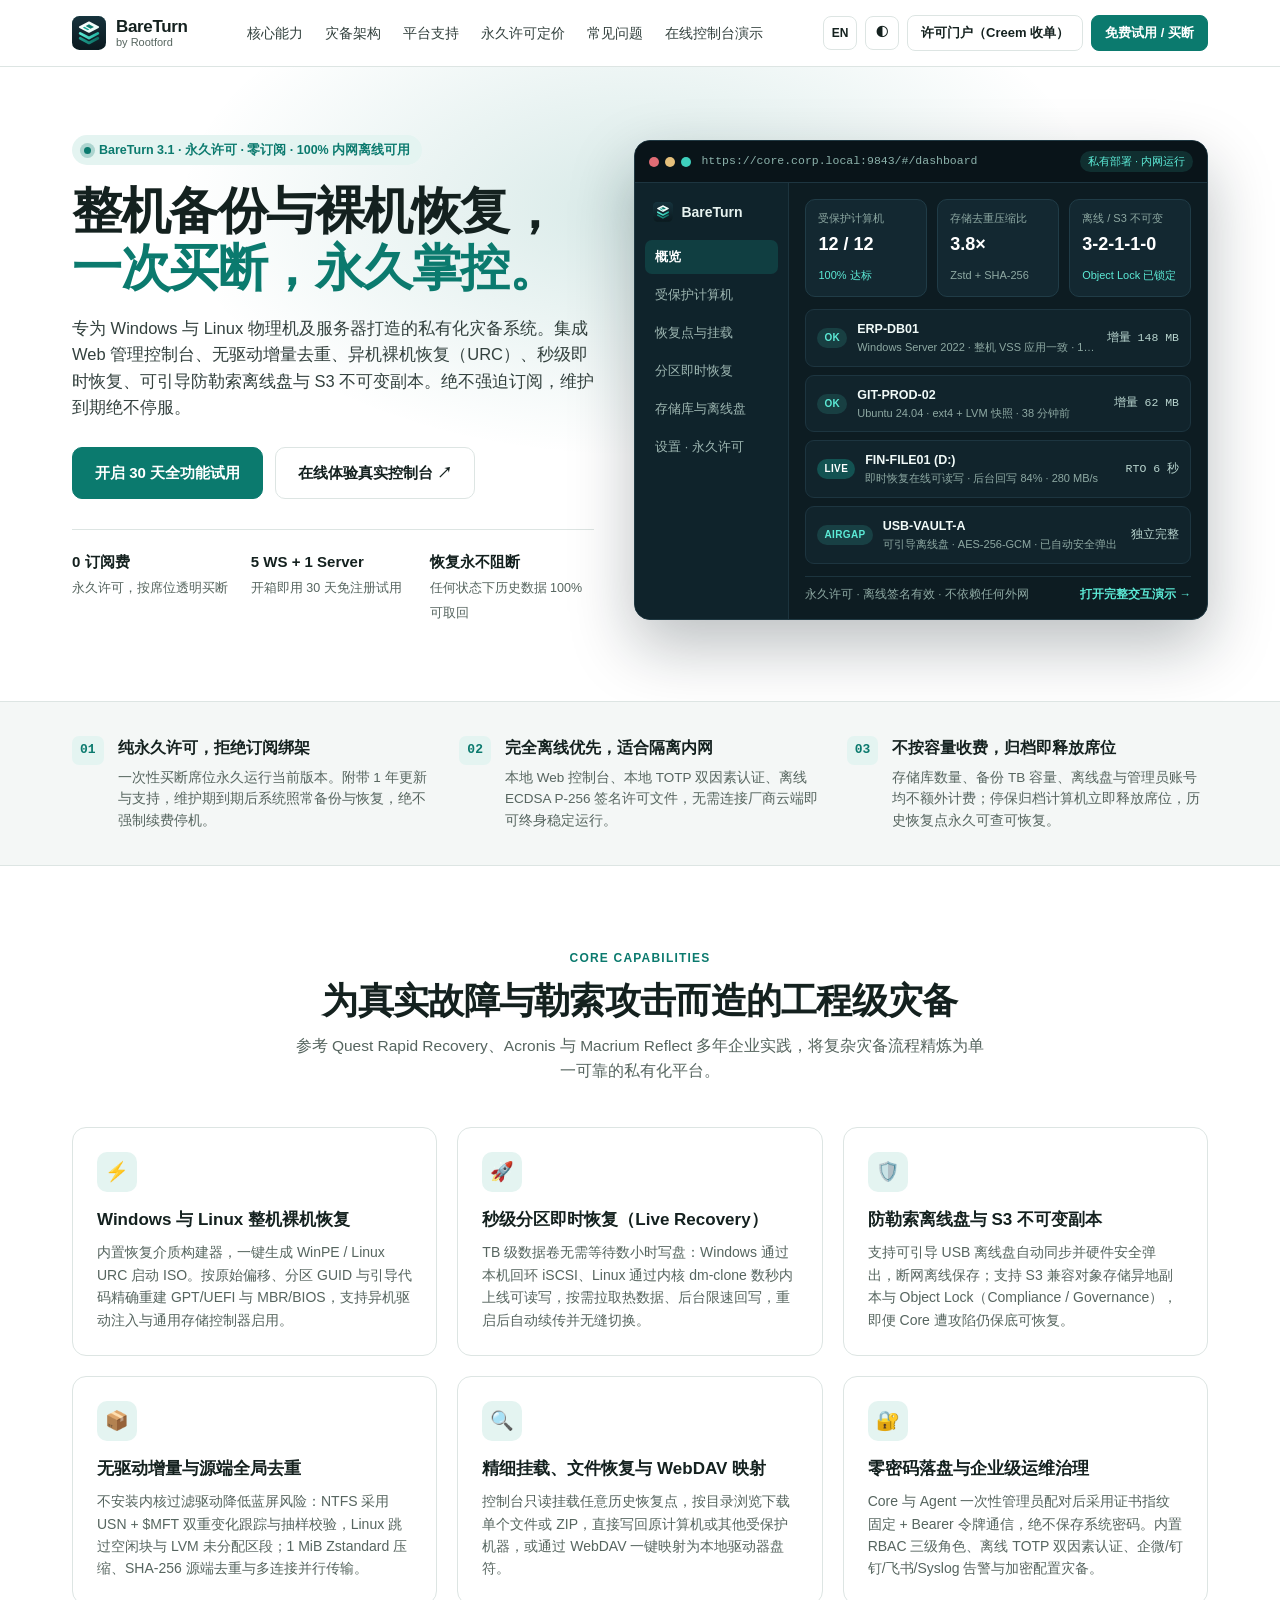
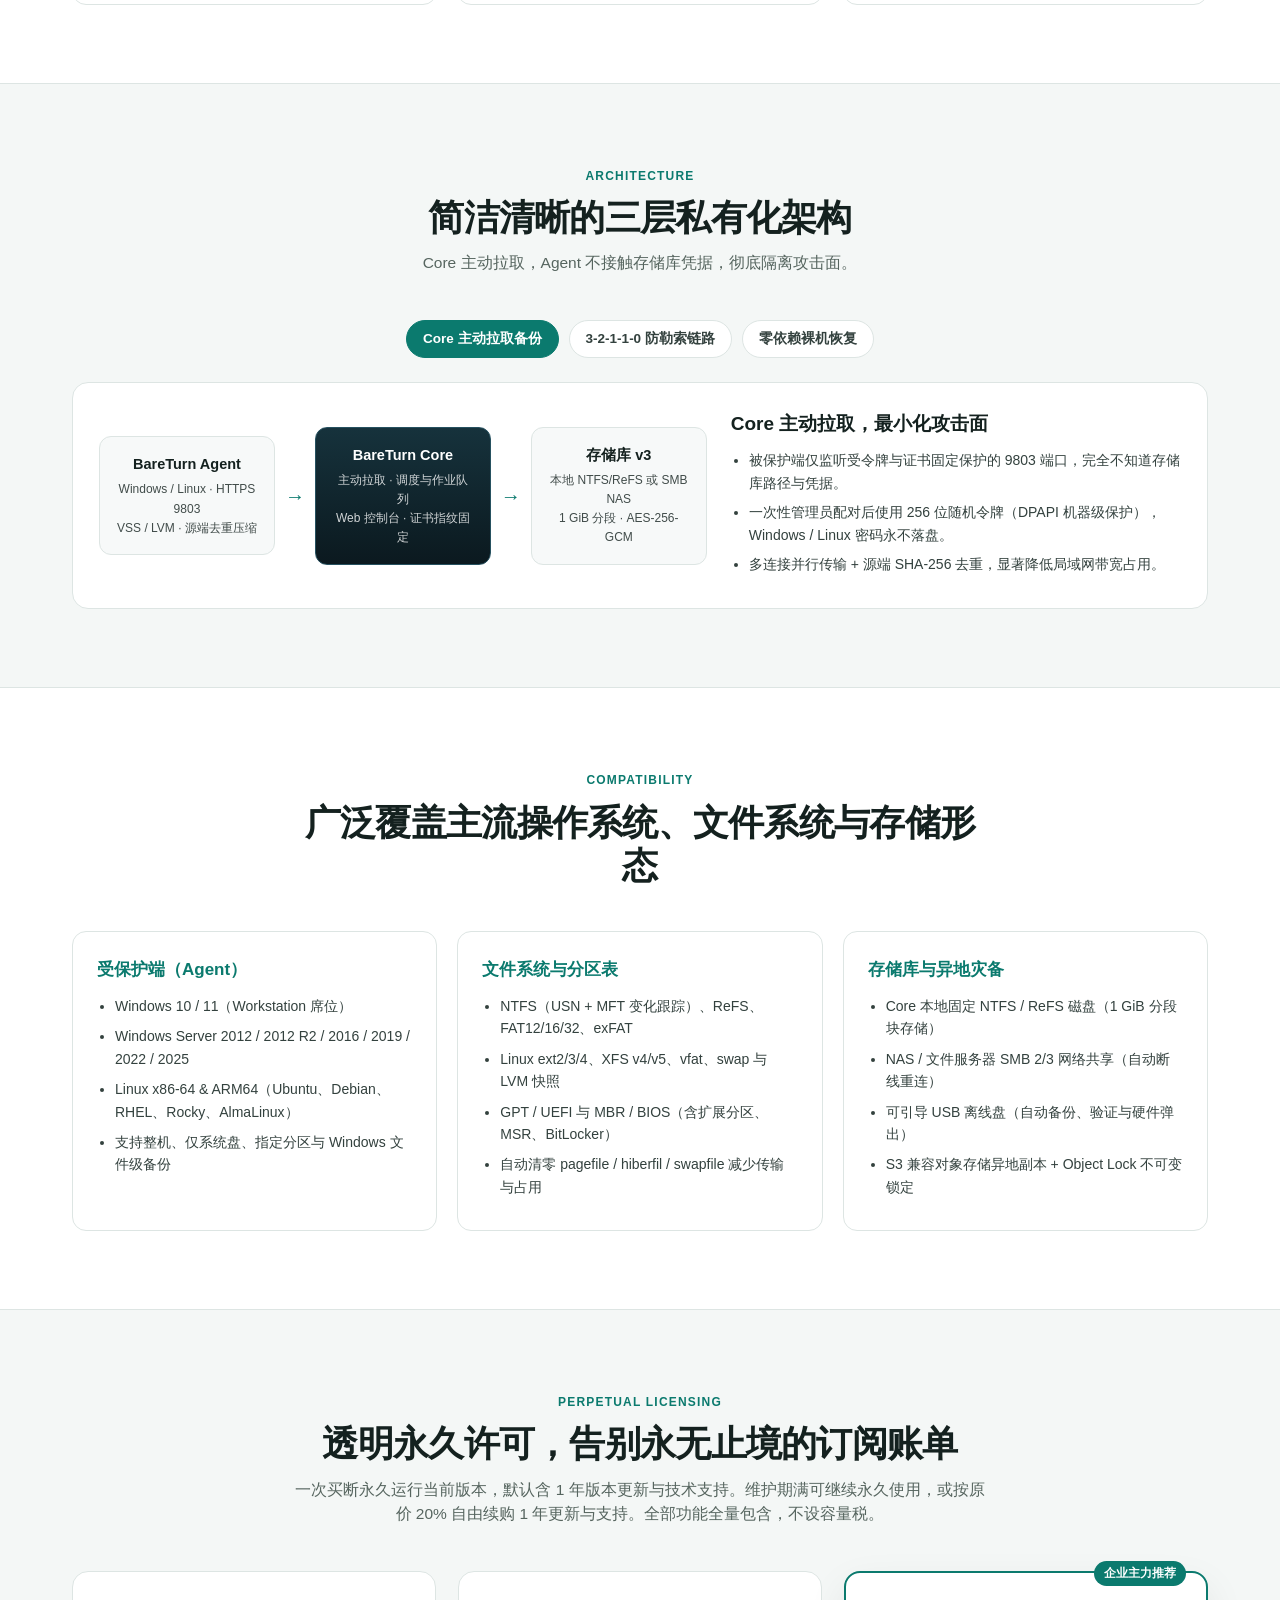
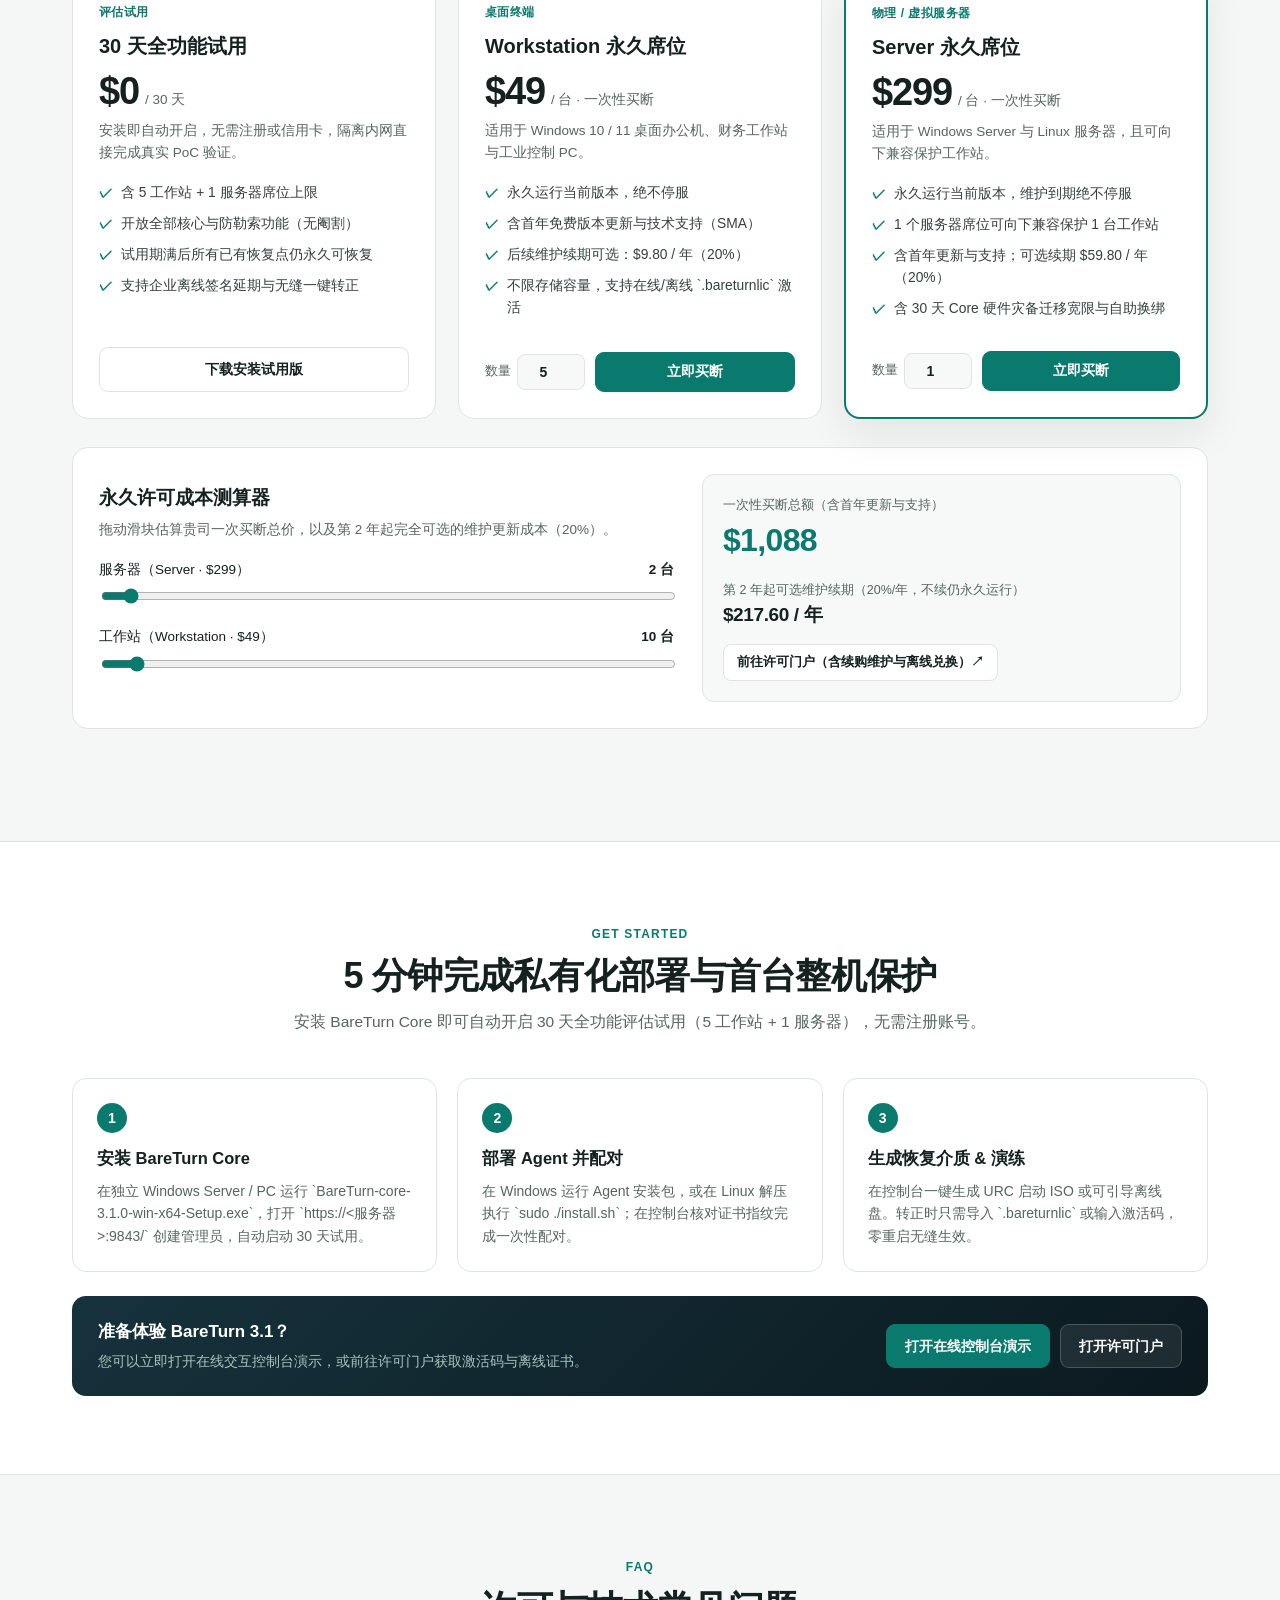
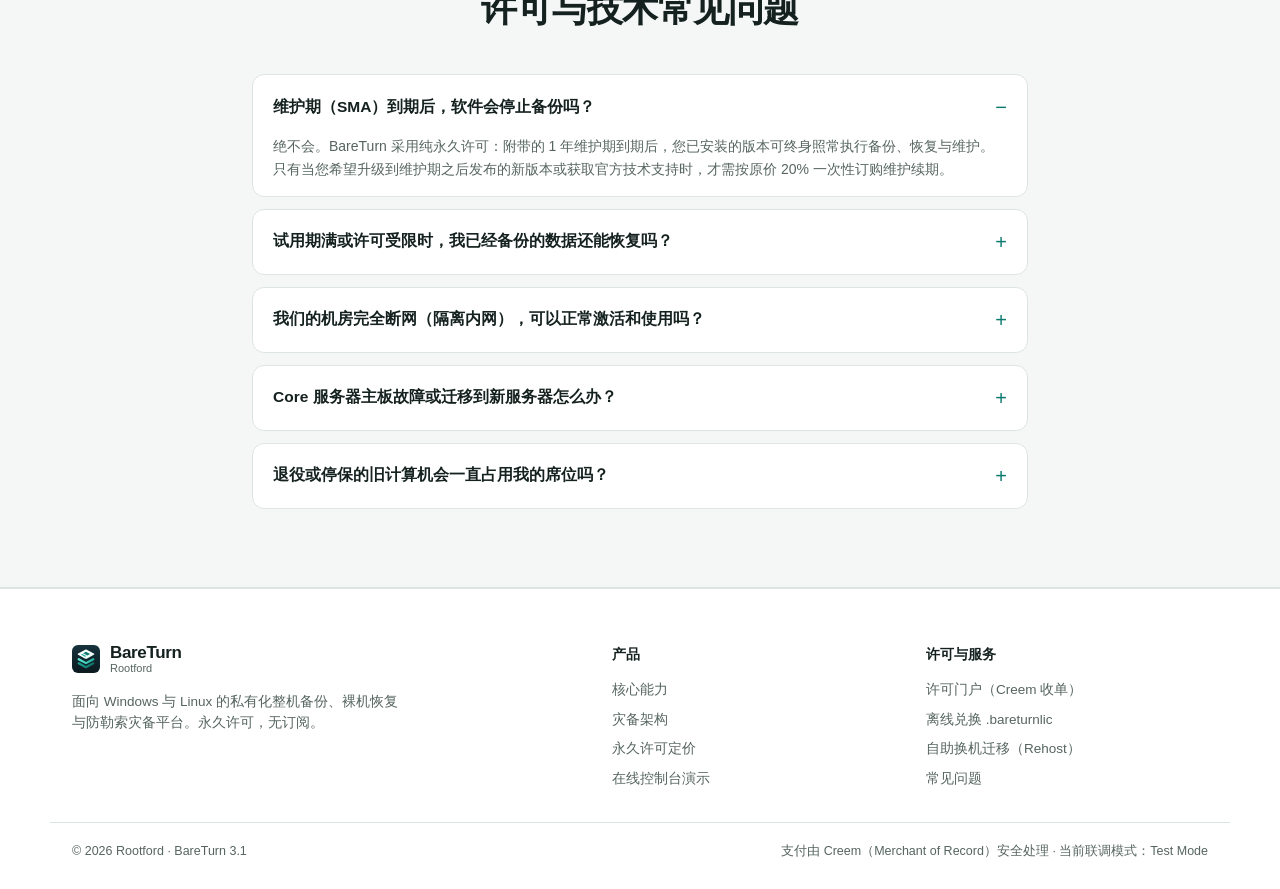
==== index.html @ 571616fb "Initial commit: BareTurn 3.1 official website with live console demo & Creem perpetual checkout" ====
<!DOCTYPE html>
<html lang="zh-CN">
<head>
  <meta charset="utf-8">
  <meta name="viewport" content="width=device-width, initial-scale=1">
  <title>BareTurn — Windows 与 Linux 整机备份、裸机恢复与防勒索灾备（永久许可）</title>
  <meta name="description" content="BareTurn 3.1 是一款面向企业与运维团队的私有化整机备份与裸机恢复系统。支持 Windows / Linux 整机与分区备份、秒级即时恢复、可引导离线盘与 S3 不可变副本。纯永久买断许可，无订阅、100% 离线可用、恢复权永不设限。">
  <meta property="og:title" content="BareTurn — 永久许可的 Windows 与 Linux 整机备份与裸机恢复">
  <meta property="og:description" content="一次买断，永久运行。支持异机裸机恢复、秒级即时恢复、离线盘防勒索与 S3 Object Lock。免费 30 天全功能试用（5 工作站 + 1 服务器）。">
  <meta property="og:type" content="website">
  <link rel="icon" type="image/svg+xml" href="assets/bareturn-mark.svg">
  <link rel="stylesheet" href="styles.css">
</head>
<body>
  <header class="nav-wrap">
    <div class="container nav">
      <a class="brand" href="#top" aria-label="BareTurn Home">
        <img src="assets/bareturn-mark.svg" alt="BareTurn" width="34" height="34">
        <span><strong>BareTurn</strong><small data-i18n="brand.sub">by Rootford</small></span>
      </a>
      <nav class="nav-links" id="nav-links">
        <a href="#features" data-i18n="nav.features">核心能力</a>
        <a href="#architecture" data-i18n="nav.arch">灾备架构</a>
        <a href="#compatibility" data-i18n="nav.compat">平台支持</a>
        <a href="#pricing" data-i18n="nav.pricing">永久许可定价</a>
        <a href="#faq" data-i18n="nav.faq">常见问题</a>
        <a href="demo.html" target="_blank" rel="noopener noreferrer" data-i18n="nav.demo">在线控制台演示</a>
      </nav>
      <div class="nav-actions">
        <button class="icon-btn" id="lang-toggle" type="button" title="Switch language">EN</button>
        <button class="icon-btn" id="theme-toggle" type="button" aria-label="Toggle theme" title="切换明暗主题">◐</button>
        <a class="btn sm ghost hide-sm" href="https://bareturn-licensing-portal.nykko-lin.workers.dev/" target="_blank" rel="noopener noreferrer" data-i18n="nav.portal">许可门户</a>
        <a class="btn sm primary" href="#pricing" data-i18n="nav.cta">免费试用 / 买断</a>
      </div>
    </div>
  </header>

  <main id="top">
    <!-- Hero -->
    <section class="hero">
      <div class="hero-glow" aria-hidden="true"></div>
      <div class="container hero-grid">
        <div class="hero-copy">
          <div class="eyebrow">
            <span class="dot"></span>
            <span data-i18n="hero.badge">BareTurn 3.1 · 永久许可 · 零订阅 · 100% 内网离线可用</span>
          </div>
          <h1 data-i18n="hero.title">整机备份与裸机恢复，<br><span class="accent">一次买断，永久掌控。</span></h1>
          <p class="lead" data-i18n="hero.lead">
            专为 Windows 与 Linux 物理机及服务器打造的私有化灾备系统。集成 Web 管理控制台、无驱动增量去重、异机裸机恢复（URC）、秒级即时恢复、可引导防勒索离线盘与 S3 不可变副本。绝不强迫订阅，维护到期绝不停服。
          </p>
          <div class="hero-cta">
            <a class="btn lg primary" href="#download" data-i18n="hero.btnTrial">开启 30 天全功能试用</a>
            <a class="btn lg" href="demo.html" target="_blank" rel="noopener noreferrer" data-i18n="hero.btnDemo">在线体验真实控制台 ↗</a>
          </div>
          <div class="hero-proof">
            <div><strong data-i18n="proof.1.k">0 订阅费</strong><span data-i18n="proof.1.v">永久许可，按席位透明买断</span></div>
            <div><strong data-i18n="proof.2.k">5 WS + 1 Server</strong><span data-i18n="proof.2.v">开箱即用 30 天免注册试用</span></div>
            <div><strong data-i18n="proof.3.k">恢复永不阻断</strong><span data-i18n="proof.3.v">任何状态下历史数据 100% 可取回</span></div>
          </div>
        </div>

        <!-- Interactive Console Preview Card -->
        <div class="console-frame" aria-label="BareTurn Core Console Preview">
          <div class="console-chrome">
            <span class="lights"><i></i><i></i><i></i></span>
            <span class="chrome-url">https://core.corp.local:9843/#/dashboard</span>
            <span class="chrome-pill" data-i18n="mock.badge">私有部署 · 内网运行</span>
          </div>
          <div class="console-body">
            <div class="console-sidebar">
              <div class="cs-brand"><img src="assets/bareturn-mark.svg" alt="" width="20" height="20"><b>BareTurn</b></div>
              <div class="cs-item on" data-i18n="mock.nav1">概览</div>
              <div class="cs-item" data-i18n="mock.nav2">受保护计算机</div>
              <div class="cs-item" data-i18n="mock.nav3">恢复点与挂载</div>
              <div class="cs-item" data-i18n="mock.nav4">分区即时恢复</div>
              <div class="cs-item" data-i18n="mock.nav5">存储库与离线盘</div>
              <div class="cs-item" data-i18n="mock.nav6">设置 · 永久许可</div>
            </div>
            <div class="console-main">
              <div class="kpi-row">
                <div class="kpi">
                  <small data-i18n="mock.k1">受保护计算机</small>
                  <strong>12 / 12</strong>
                  <span class="ok-txt" data-i18n="mock.k1s">100% 达标</span>
                </div>
                <div class="kpi">
                  <small data-i18n="mock.k2">存储去重压缩比</small>
                  <strong>3.8×</strong>
                  <span class="muted" data-i18n="mock.k2s">Zstd + SHA-256</span>
                </div>
                <div class="kpi">
                  <small data-i18n="mock.k3">离线 / S3 不可变</small>
                  <strong>3-2-1-1-0</strong>
                  <span class="ok-txt" data-i18n="mock.k3s">Object Lock 已锁定</span>
                </div>
              </div>
              <div class="mock-list">
                <div class="mock-row">
                  <span class="pill ok">OK</span>
                  <div class="mr-info"><b>ERP-DB01</b><small>Windows Server 2022 · 整机 VSS 应用一致 · 12 分钟前</small></div>
                  <span class="mr-stat">增量 148 MB</span>
                </div>
                <div class="mock-row">
                  <span class="pill ok">OK</span>
                  <div class="mr-info"><b>GIT-PROD-02</b><small>Ubuntu 24.04 · ext4 + LVM 快照 · 38 分钟前</small></div>
                  <span class="mr-stat">增量 62 MB</span>
                </div>
                <div class="mock-row">
                  <span class="pill teal">LIVE</span>
                  <div class="mr-info"><b>FIN-FILE01 (D:)</b><small>即时恢复在线可读写 · 后台回写 84% · 280 MB/s</small></div>
                  <span class="mr-stat">RTO 6 秒</span>
                </div>
                <div class="mock-row">
                  <span class="pill ok">AIRGAP</span>
                  <div class="mr-info"><b>USB-VAULT-A</b><small>可引导离线盘 · AES-256-GCM · 已自动安全弹出</small></div>
                  <span class="mr-stat">独立完整</span>
                </div>
              </div>
              <div class="console-foot">
                <span data-i18n="mock.foot">永久许可 · 离线签名有效 · 不依赖任何外网</span>
                <a href="demo.html" target="_blank" rel="noopener noreferrer" data-i18n="mock.open">打开完整交互演示 →</a>
              </div>
            </div>
          </div>
        </div>
      </div>
    </section>

    <!-- Principles Strip -->
    <section class="strip">
      <div class="container strip-grid">
        <div class="strip-item">
          <div class="strip-num">01</div>
          <div>
            <h3 data-i18n="strip.1.t">纯永久许可，拒绝订阅绑架</h3>
            <p data-i18n="strip.1.d">一次性买断席位永久运行当前版本。附带 1 年更新与支持，维护期到期后系统照常备份与恢复，绝不强制续费停机。</p>
          </div>
        </div>
        <div class="strip-item">
          <div class="strip-num">02</div>
          <div>
            <h3 data-i18n="strip.2.t">完全离线优先，适合隔离内网</h3>
            <p data-i18n="strip.2.d">本地 Web 控制台、本地 TOTP 双因素认证、离线 ECDSA P-256 签名许可文件，无需连接厂商云端即可终身稳定运行。</p>
          </div>
        </div>
        <div class="strip-item">
          <div class="strip-num">03</div>
          <div>
            <h3 data-i18n="strip.3.t">不按容量收费，归档即释放席位</h3>
            <p data-i18n="strip.3.d">存储库数量、备份 TB 容量、离线盘与管理员账号均不额外计费；停保归档计算机立即释放席位，历史恢复点永久可查可恢复。</p>
          </div>
        </div>
      </div>
    </section>

    <!-- Core Features -->
    <section class="section" id="features">
      <div class="container">
        <div class="section-head">
          <span class="kicker" data-i18n="feat.kicker">CORE CAPABILITIES</span>
          <h2 data-i18n="feat.title">为真实故障与勒索攻击而造的工程级灾备</h2>
          <p data-i18n="feat.sub">参考 Quest Rapid Recovery、Acronis 与 Macrium Reflect 多年企业实践，将复杂灾备流程精炼为单一可靠的私有化平台。</p>
        </div>

        <div class="cards-grid">
          <article class="card">
            <div class="card-ico">⚡</div>
            <h3 data-i18n="feat.1.t">Windows 与 Linux 整机裸机恢复</h3>
            <p data-i18n="feat.1.d">内置恢复介质构建器，一键生成 WinPE / Linux URC 启动 ISO。按原始偏移、分区 GUID 与引导代码精确重建 GPT/UEFI 与 MBR/BIOS，支持异机驱动注入与通用存储控制器启用。</p>
          </article>
          <article class="card">
            <div class="card-ico">🚀</div>
            <h3 data-i18n="feat.2.t">秒级分区即时恢复（Live Recovery）</h3>
            <p data-i18n="feat.2.d">TB 级数据卷无需等待数小时写盘：Windows 通过本机回环 iSCSI、Linux 通过内核 dm-clone 数秒内上线可读写，按需拉取热数据、后台限速回写，重启后自动续传并无缝切换。</p>
          </article>
          <article class="card">
            <div class="card-ico">🛡️</div>
            <h3 data-i18n="feat.3.t">防勒索离线盘与 S3 不可变副本</h3>
            <p data-i18n="feat.3.d">支持可引导 USB 离线盘自动同步并硬件安全弹出，断网离线保存；支持 S3 兼容对象存储异地副本与 Object Lock（Compliance / Governance），即便 Core 遭攻陷仍保底可恢复。</p>
          </article>
          <article class="card">
            <div class="card-ico">📦</div>
            <h3 data-i18n="feat.4.t">无驱动增量与源端全局去重</h3>
            <p data-i18n="feat.4.d">不安装内核过滤驱动降低蓝屏风险：NTFS 采用 USN + $MFT 双重变化跟踪与抽样校验，Linux 跳过空闲块与 LVM 未分配区段；1 MiB Zstandard 压缩、SHA-256 源端去重与多连接并行传输。</p>
          </article>
          <article class="card">
            <div class="card-ico">🔍</div>
            <h3 data-i18n="feat.5.t">精细挂载、文件恢复与 WebDAV 映射</h3>
            <p data-i18n="feat.5.d">控制台只读挂载任意历史恢复点，按目录浏览下载单个文件或 ZIP，直接写回原计算机或其他受保护机器，或通过 WebDAV 一键映射为本地驱动器盘符。</p>
          </article>
          <article class="card">
            <div class="card-ico">🔐</div>
            <h3 data-i18n="feat.6.t">零密码落盘与企业级运维治理</h3>
            <p data-i18n="feat.6.d">Core 与 Agent 一次性管理员配对后采用证书指纹固定 + Bearer 令牌通信，绝不保存系统密码。内置 RBAC 三级角色、离线 TOTP 双因素认证、企微/钉钉/飞书/Syslog 告警与加密配置灾备。</p>
          </article>
        </div>
      </div>
    </section>

    <!-- Architecture Switcher -->
    <section class="section alt" id="architecture">
      <div class="container">
        <div class="section-head">
          <span class="kicker" data-i18n="arch.kicker">ARCHITECTURE</span>
          <h2 data-i18n="arch.title">简洁清晰的三层私有化架构</h2>
          <p data-i18n="arch.sub">Core 主动拉取，Agent 不接触存储库凭据，彻底隔离攻击面。</p>
        </div>

        <div class="arch-tabs" role="tablist">
          <button class="arch-tab on" type="button" data-arch="pull" data-i18n="arch.tab1">Core 主动拉取备份</button>
          <button class="arch-tab" type="button" data-arch="ransomware" data-i18n="arch.tab2">3-2-1-1-0 防勒索链路</button>
          <button class="arch-tab" type="button" data-arch="bmr" data-i18n="arch.tab3">零依赖裸机恢复</button>
        </div>

        <div class="arch-stage">
          <div class="arch-diagram" id="arch-diagram"></div>
          <div class="arch-notes" id="arch-notes"></div>
        </div>
      </div>
    </section>

    <!-- Compatibility Matrix -->
    <section class="section" id="compatibility">
      <div class="container">
        <div class="section-head">
          <span class="kicker" data-i18n="compat.kicker">COMPATIBILITY</span>
          <h2 data-i18n="compat.title">广泛覆盖主流操作系统、文件系统与存储形态</h2>
        </div>
        <div class="compat-grid">
          <div class="compat-card">
            <h3 data-i18n="compat.c1.t">受保护端（Agent）</h3>
            <ul>
              <li>Windows 10 / 11（Workstation 席位）</li>
              <li>Windows Server 2012 / 2012 R2 / 2016 / 2019 / 2022 / 2025</li>
              <li>Linux x86-64 &amp; ARM64（Ubuntu、Debian、RHEL、Rocky、AlmaLinux）</li>
              <li data-i18n="compat.c1.l4">支持整机、仅系统盘、指定分区与 Windows 文件级备份</li>
            </ul>
          </div>
          <div class="compat-card">
            <h3 data-i18n="compat.c2.t">文件系统与分区表</h3>
            <ul>
              <li>NTFS（USN + MFT 变化跟踪）、ReFS、FAT12/16/32、exFAT</li>
              <li>Linux ext2/3/4、XFS v4/v5、vfat、swap 与 LVM 快照</li>
              <li>GPT / UEFI 与 MBR / BIOS（含扩展分区、MSR、BitLocker）</li>
              <li data-i18n="compat.c2.l4">自动清零 pagefile / hiberfil / swapfile 减少传输与占用</li>
            </ul>
          </div>
          <div class="compat-card">
            <h3 data-i18n="compat.c3.t">存储库与异地灾备</h3>
            <ul>
              <li data-i18n="compat.c3.l1">Core 本地固定 NTFS / ReFS 磁盘（1 GiB 分段块存储）</li>
              <li data-i18n="compat.c3.l2">NAS / 文件服务器 SMB 2/3 网络共享（自动断线重连）</li>
              <li data-i18n="compat.c3.l3">可引导 USB 离线盘（自动备份、验证与硬件弹出）</li>
              <li data-i18n="compat.c3.l4">S3 兼容对象存储异地副本 + Object Lock 不可变锁定</li>
            </ul>
          </div>
        </div>
      </div>
    </section>

    <!-- Pricing & Interactive Calculator -->
    <section class="section alt" id="pricing">
      <div class="container">
        <div class="section-head">
          <span class="kicker" data-i18n="price.kicker">PERPETUAL LICENSING</span>
          <h2 data-i18n="price.title">透明永久许可，告别永无止境的订阅账单</h2>
          <p data-i18n="price.sub">一次买断永久运行当前版本，默认含 1 年版本更新与技术支持。维护期满可继续永久使用，或按原价 20% 自由续购 1 年更新与支持。全部功能全量包含，不设容量税。</p>
        </div>

        <div class="pricing-grid">
          <!-- Free Trial -->
          <div class="price-card">
            <div class="pc-head">
              <span class="pc-tag" data-i18n="price.t0.tag">评估试用</span>
              <h3 data-i18n="price.t0.name">30 天全功能试用</h3>
              <div class="pc-price"><strong>$0</strong><span data-i18n="price.t0.unit">/ 30 天</span></div>
              <p class="pc-desc" data-i18n="price.t0.desc">安装即自动开启，无需注册或信用卡，隔离内网直接完成真实 PoC 验证。</p>
            </div>
            <ul class="pc-list">
              <li data-i18n="price.t0.f1">含 5 工作站 + 1 服务器席位上限</li>
              <li data-i18n="price.t0.f2">开放全部核心与防勒索功能（无阉割）</li>
              <li data-i18n="price.t0.f3">试用期满后所有已有恢复点仍永久可恢复</li>
              <li data-i18n="price.t0.f4">支持企业离线签名延期与无缝一键转正</li>
            </ul>
            <a class="btn full" href="#download" data-i18n="price.t0.btn">下载安装试用版</a>
          </div>

          <!-- Workstation -->
          <div class="price-card">
            <div class="pc-head">
              <span class="pc-tag" data-i18n="price.t1.tag">桌面终端</span>
              <h3 data-i18n="price.t1.name">Workstation 永久席位</h3>
              <div class="pc-price"><strong>$49</strong><span data-i18n="price.t1.unit">/ 台 · 一次性买断</span></div>
              <p class="pc-desc" data-i18n="price.t1.desc">适用于 Windows 10 / 11 桌面办公机、财务工作站与工业控制 PC。</p>
            </div>
            <ul class="pc-list">
              <li data-i18n="price.t1.f1">永久运行当前版本，绝不停服</li>
              <li data-i18n="price.t1.f2">含首年免费版本更新与技术支持（SMA）</li>
              <li data-i18n="price.t1.f3">后续维护续期可选：$9.80 / 年（20%）</li>
              <li data-i18n="price.t1.f4">不限存储容量，支持在线/离线 `.bareturnlic` 激活</li>
            </ul>
            <div class="buy-inline">
              <label class="qty-wrap"><span data-i18n="price.qty">数量</span><input type="number" id="qty-ws" min="1" max="500" value="5"></label>
              <button class="btn primary" type="button" data-buy="BT_WS_PERP_1Y" data-qty-input="qty-ws" data-i18n="price.buyBtn">立即买断</button>
            </div>
          </div>

          <!-- Server -->
          <div class="price-card featured">
            <div class="pc-ribbon" data-i18n="price.t2.ribbon">企业主力推荐</div>
            <div class="pc-head">
              <span class="pc-tag" data-i18n="price.t2.tag">物理 / 虚拟服务器</span>
              <h3 data-i18n="price.t2.name">Server 永久席位</h3>
              <div class="pc-price"><strong>$299</strong><span data-i18n="price.t2.unit">/ 台 · 一次性买断</span></div>
              <p class="pc-desc" data-i18n="price.t2.desc">适用于 Windows Server 与 Linux 服务器，且可向下兼容保护工作站。</p>
            </div>
            <ul class="pc-list">
              <li data-i18n="price.t2.f1">永久运行当前版本，维护到期绝不停服</li>
              <li data-i18n="price.t2.f2">1 个服务器席位可向下兼容保护 1 台工作站</li>
              <li data-i18n="price.t2.f3">含首年更新与支持；可选续期 $59.80 / 年（20%）</li>
              <li data-i18n="price.t2.f4">含 30 天 Core 硬件灾备迁移宽限与自助换绑</li>
            </ul>
            <div class="buy-inline">
              <label class="qty-wrap"><span data-i18n="price.qty">数量</span><input type="number" id="qty-srv" min="1" max="500" value="1"></label>
              <button class="btn primary" type="button" data-buy="BT_SRV_PERP_1Y" data-qty-input="qty-srv" data-i18n="price.buyBtn">立即买断</button>
            </div>
          </div>
        </div>

        <!-- Calculator & Maintenance Bar -->
        <div class="calc-panel">
          <div class="calc-left">
            <h3 data-i18n="calc.title">永久许可成本测算器</h3>
            <p class="muted" data-i18n="calc.sub">拖动滑块估算贵司一次买断总价，以及第 2 年起完全可选的维护更新成本（20%）。</p>
            <div class="sliders">
              <div class="slider-row">
                <div class="sr-top"><label for="calc-srv" data-i18n="calc.srv">服务器（Server · $299）</label><strong id="calc-srv-val">2 台</strong></div>
                <input id="calc-srv" type="range" min="0" max="50" value="2">
              </div>
              <div class="slider-row">
                <div class="sr-top"><label for="calc-ws" data-i18n="calc.ws">工作站（Workstation · $49）</label><strong id="calc-ws-val">10 台</strong></div>
                <input id="calc-ws" type="range" min="0" max="200" value="10">
              </div>
            </div>
          </div>
          <div class="calc-right">
            <div class="calc-stat">
              <small data-i18n="calc.total">一次性买断总额（含首年更新与支持）</small>
              <strong id="calc-total">$1,088</strong>
            </div>
            <div class="calc-stat sub-stat">
              <small data-i18n="calc.maint">第 2 年起可选维护续期（20%/年，不续仍永久运行）</small>
              <strong id="calc-maint">$217.60 / 年</strong>
            </div>
            <div class="calc-actions">
              <a class="btn sm" href="https://bareturn-licensing-portal.nykko-lin.workers.dev/" target="_blank" rel="noopener noreferrer" data-i18n="calc.portal">前往许可门户（含续购维护与离线兑换）↗</a>
            </div>
          </div>
        </div>
        <div id="checkout-status" class="checkout-status" role="status" aria-live="polite"></div>
      </div>
    </section>

    <!-- Download & Quick Start -->
    <section class="section" id="download">
      <div class="container">
        <div class="section-head">
          <span class="kicker" data-i18n="dl.kicker">GET STARTED</span>
          <h2 data-i18n="dl.title">5 分钟完成私有化部署与首台整机保护</h2>
          <p data-i18n="dl.sub">安装 BareTurn Core 即可自动开启 30 天全功能评估试用（5 工作站 + 1 服务器），无需注册账号。</p>
        </div>

        <div class="steps-grid">
          <div class="step-card">
            <span class="step-idx">1</span>
            <h3 data-i18n="dl.s1.t">安装 BareTurn Core</h3>
            <p data-i18n="dl.s1.d">在独立 Windows Server / PC 运行 `BareTurn-core-3.1.0-win-x64-Setup.exe`，打开 `https://&lt;服务器&gt;:9843/` 创建管理员，自动启动 30 天试用。</p>
          </div>
          <div class="step-card">
            <span class="step-idx">2</span>
            <h3 data-i18n="dl.s2.t">部署 Agent 并配对</h3>
            <p data-i18n="dl.s2.d">在 Windows 运行 Agent 安装包，或在 Linux 解压执行 `sudo ./install.sh`；在控制台核对证书指纹完成一次性配对。</p>
          </div>
          <div class="step-card">
            <span class="step-idx">3</span>
            <h3 data-i18n="dl.s3.t">生成恢复介质 &amp; 演练</h3>
            <p data-i18n="dl.s3.d">在控制台一键生成 URC 启动 ISO 或可引导离线盘。转正时只需导入 `.bareturnlic` 或输入激活码，零重启无缝生效。</p>
          </div>
        </div>

        <div class="dl-bar">
          <div>
            <strong data-i18n="dl.bar.t">准备体验 BareTurn 3.1？</strong>
            <span data-i18n="dl.bar.d">您可以立即打开在线交互控制台演示，或前往许可门户获取激活码与离线证书。</span>
          </div>
          <div class="dl-bar-btns">
            <a class="btn primary" href="demo.html" target="_blank" rel="noopener noreferrer" data-i18n="dl.bar.demo">打开在线控制台演示</a>
            <a class="btn" href="https://bareturn-licensing-portal.nykko-lin.workers.dev/" target="_blank" rel="noopener noreferrer" data-i18n="dl.bar.portal">打开许可门户</a>
          </div>
        </div>
      </div>
    </section>

    <!-- FAQ -->
    <section class="section alt" id="faq">
      <div class="container faq-wrap">
        <div class="section-head">
          <span class="kicker">FAQ</span>
          <h2 data-i18n="faq.title">许可与技术常见问题</h2>
        </div>
        <div class="faq-list">
          <details open>
            <summary data-i18n="faq.q1">维护期（SMA）到期后，软件会停止备份吗？</summary>
            <p data-i18n="faq.a1">绝不会。BareTurn 采用纯永久许可：附带的 1 年维护期到期后，您已安装的版本可终身照常执行备份、恢复与维护。只有当您希望升级到维护期之后发布的新版本或获取官方技术支持时，才需按原价 20% 一次性订购维护续期。</p>
          </details>
          <details>
            <summary data-i18n="faq.q2">试用期满或许可受限时，我已经备份的数据还能恢复吗？</summary>
            <p data-i18n="faq.a2">100% 可以。恢复永不阻断是 BareTurn 的核心原则：无论试用是否到期，所有历史恢复点的 URC 裸机恢复、离线盘引导恢复、分区恢复、只读挂载浏览与文件下载均始终开放。</p>
          </details>
          <details>
            <summary data-i18n="faq.q3">我们的机房完全断网（隔离内网），可以正常激活和使用吗？</summary>
            <p data-i18n="faq.a3">完全支持。BareTurn 采用本地 ECDSA P-256 离线签名许可证书（`.bareturnlic`）。在隔离内网的 Core 控制台导出 `.req` 请求码，用任意外网设备在许可门户兑换 `.bareturnlic` 后拷回内网导入即可，此后终身无需连接外网。</p>
          </details>
          <details>
            <summary data-i18n="faq.q4">Core 服务器主板故障或迁移到新服务器怎么办？</summary>
            <p data-i18n="faq.a4">BareTurn 采用 3 项稳定硬件因子的 2/3 容错匹配（不绑定网卡 MAC 或数据盘序列号），常规维护不会触发失效。若整机迁移或用 `.bareturnconfig` 恢复到全新硬件，系统会自动开启 30 天迁移宽限期，备份与恢复均不中断，期间可在门户自助完成换绑（Rehost）。</p>
          </details>
          <details>
            <summary data-i18n="faq.q5">退役或停保的旧计算机会一直占用我的席位吗？</summary>
            <p data-i18n="faq.a5">不会。在控制台对计算机执行「停止保护」后，该计算机变为“已归档”状态并立即释放所占席位，您可以立刻把席位分配给新机器；同时旧机器的所有历史恢复点仍完整保留，随时可供挂载或恢复。</p>
          </details>
        </div>
      </div>
    </section>
  </main>

  <footer class="footer">
    <div class="container foot-grid">
      <div class="foot-brand">
        <a class="brand" href="#top">
          <img src="assets/bareturn-mark.svg" alt="BareTurn" width="28" height="28">
          <span><strong>BareTurn</strong><small>Rootford</small></span>
        </a>
        <p data-i18n="foot.desc">面向 Windows 与 Linux 的私有化整机备份、裸机恢复与防勒索灾备平台。永久许可，无订阅。</p>
      </div>
      <div class="foot-col">
        <h4 data-i18n="foot.c1">产品</h4>
        <a href="#features" data-i18n="nav.features">核心能力</a>
        <a href="#architecture" data-i18n="nav.arch">灾备架构</a>
        <a href="#pricing" data-i18n="nav.pricing">永久许可定价</a>
        <a href="demo.html" target="_blank" rel="noopener noreferrer" data-i18n="nav.demo">在线控制台演示</a>
      </div>
      <div class="foot-col">
        <h4 data-i18n="foot.c2">许可与服务</h4>
        <a href="https://bareturn-licensing-portal.nykko-lin.workers.dev/" target="_blank" rel="noopener noreferrer" data-i18n="nav.portal">许可门户（Creem 收单）</a>
        <a href="https://bareturn-licensing-portal.nykko-lin.workers.dev/#activate" target="_blank" rel="noopener noreferrer" data-i18n="foot.offline">离线兑换 .bareturnlic</a>
        <a href="https://bareturn-licensing-portal.nykko-lin.workers.dev/#rehost" target="_blank" rel="noopener noreferrer" data-i18n="foot.rehost">自助换机迁移（Rehost）</a>
        <a href="#faq" data-i18n="nav.faq">常见问题</a>
      </div>
    </div>
    <div class="container foot-bottom">
      <span>© 2026 Rootford · BareTurn 3.1</span>
      <span data-i18n="foot.pay">支付由 Creem（Merchant of Record）安全处理 · 当前联调模式：Test Mode</span>
    </div>
  </footer>

  <script src="app.js"></script>
</body>
</html>
---- styles.css ----
:root {
  --brand: #0b7a6e;
  --brand-hover: #096a60;
  --brand-bright: #3ed0bd;
  --brand-tint: #e4f4f1;
  --bg: #ffffff;
  --bg-alt: #f4f7f6;
  --surface: #ffffff;
  --surface-2: #f7f9f9;
  --ink: #14211f;
  --ink-2: #33413e;
  --muted: #56655f;
  --line: #dde5e3;
  --shadow: 0 16px 40px rgba(11, 25, 31, 0.08);
  --radius: 14px;
}

[data-theme="dark"] {
  --brand: #18a999;
  --brand-hover: #22c2b0;
  --brand-bright: #5cead6;
  --brand-tint: rgba(24, 169, 153, 0.16);
  --bg: #0a1418;
  --bg-alt: #0f1d23;
  --surface: #12232b;
  --surface-2: #162b35;
  --ink: #eef6f4;
  --ink-2: #c4d5d1;
  --muted: #8fa6a0;
  --line: #213842;
  --shadow: 0 20px 50px rgba(0, 0, 0, 0.45);
}

* { box-sizing: border-box; }
html { scroll-behavior: smooth; }
body {
  margin: 0;
  font-family: -apple-system, BlinkMacSystemFont, "Segoe UI", "PingFang SC", "Microsoft YaHei UI", sans-serif;
  background: var(--bg);
  color: var(--ink);
  line-height: 1.6;
  -webkit-font-smoothing: antialiased;
}

a { color: var(--brand); text-decoration: none; }
a:hover { text-decoration: underline; }
code {
  font-family: ui-monospace, SFMono-Regular, Menlo, Consolas, monospace;
  font-size: 0.9em;
  background: var(--surface-2);
  border: 1px solid var(--line);
  padding: 1px 6px;
  border-radius: 5px;
}

.container { max-width: 1180px; margin: 0 auto; padding: 0 22px; }

/* ── Navbar ── */
.nav-wrap {
  position: sticky; top: 0; z-index: 40;
  background: color-mix(in srgb, var(--bg) 86%, transparent);
  backdrop-filter: blur(14px);
  border-bottom: 1px solid var(--line);
}
.nav { display: flex; align-items: center; justify-content: space-between; height: 66px; gap: 16px; }
.brand { display: inline-flex; align-items: center; gap: 10px; color: var(--ink); text-decoration: none; }
.brand:hover { text-decoration: none; }
.brand span { display: flex; flex-direction: column; line-height: 1.15; }
.brand strong { font-size: 17px; letter-spacing: -0.02em; }
.brand small { font-size: 11px; color: var(--muted); }
.nav-links { display: flex; align-items: center; gap: 22px; }
.nav-links a { color: var(--ink-2); font-size: 14px; font-weight: 500; }
.nav-links a:hover { color: var(--brand); text-decoration: none; }
.nav-actions { display: flex; align-items: center; gap: 8px; }

.btn {
  display: inline-flex; align-items: center; justify-content: center; gap: 6px;
  border: 1px solid var(--line); background: var(--surface); color: var(--ink);
  padding: 10px 18px; border-radius: 9px; font-size: 14px; font-weight: 600;
  cursor: pointer; transition: all .16s ease; text-decoration: none;
}
.btn:hover { border-color: var(--brand); text-decoration: none; transform: translateY(-1px); }
.btn.primary { background: var(--brand); color: #fff; border-color: var(--brand); }
.btn.primary:hover { background: var(--brand-hover); border-color: var(--brand-hover); }
.btn.ghost { background: transparent; }
.btn.sm { padding: 7px 13px; font-size: 13px; border-radius: 8px; }
.btn.lg { padding: 13px 22px; font-size: 15px; border-radius: 10px; }
.btn.full { width: 100%; }
.btn:disabled { opacity: .6; cursor: wait; transform: none; }

.icon-btn {
  width: 34px; height: 34px; border-radius: 8px; border: 1px solid var(--line);
  background: var(--surface); color: var(--ink); font-size: 12px; font-weight: 700;
  cursor: pointer; display: grid; place-items: center;
}
.icon-btn:hover { border-color: var(--brand); color: var(--brand); }

/* ── Hero ── */
.hero { position: relative; padding: 68px 0 76px; overflow: hidden; }
.hero-glow {
  position: absolute; inset: -120px auto auto 50%; width: 960px; height: 520px; transform: translateX(-50%);
  background: radial-gradient(ellipse at center, rgba(11, 122, 110, 0.16), transparent 68%);
  pointer-events: none;
}
.hero-grid { display: grid; grid-template-columns: minmax(0, 1.02fr) minmax(0, 1.12fr); gap: 40px; align-items: center; position: relative; }
.eyebrow {
  display: inline-flex; align-items: center; gap: 8px;
  padding: 5px 12px; border-radius: 99px; background: var(--brand-tint); color: var(--brand);
  font-size: 12.5px; font-weight: 600; margin-bottom: 18px;
}
.eyebrow .dot { width: 7px; height: 7px; border-radius: 50%; background: var(--brand); box-shadow: 0 0 0 4px color-mix(in srgb, var(--brand) 25%, transparent); }
.hero h1 { font-size: clamp(34px, 4.2vw, 50px); line-height: 1.14; letter-spacing: -0.03em; margin: 0 0 18px; }
.hero h1 .accent { color: var(--brand); }
.lead { font-size: 16.5px; color: var(--ink-2); margin: 0 0 26px; max-width: 560px; }
.hero-cta { display: flex; gap: 12px; flex-wrap: wrap; margin-bottom: 30px; }
.hero-proof { display: grid; grid-template-columns: repeat(3, minmax(0, 1fr)); gap: 14px; padding-top: 20px; border-top: 1px solid var(--line); }
.hero-proof strong { display: block; font-size: 15px; color: var(--ink); }
.hero-proof span { font-size: 12.5px; color: var(--muted); }

/* ── Console Preview ── */
.console-frame {
  border-radius: 16px; overflow: hidden; border: 1px solid #203943;
  background: #0d1c22; color: #e7f3f0; box-shadow: 0 26px 64px rgba(11, 25, 31, 0.28);
}
.console-chrome {
  display: flex; align-items: center; gap: 10px; padding: 10px 14px;
  background: #091419; border-bottom: 1px solid #1d3540; font-size: 12px;
}
.lights { display: inline-flex; gap: 6px; }
.lights i { width: 10px; height: 10px; border-radius: 50%; display: block; background: #2c4a55; }
.lights i:first-child { background: #e06c75; }
.lights i:nth-child(2) { background: #e5c07b; }
.lights i:nth-child(3) { background: #3ed0bd; }
.chrome-url { flex: 1; font-family: ui-monospace, Menlo, monospace; color: #8cb2ab; font-size: 11.5px; overflow: hidden; text-overflow: ellipsis; white-space: nowrap; }
.chrome-pill { background: rgba(62, 208, 189, 0.14); color: #5cead6; padding: 2px 8px; border-radius: 99px; font-size: 11px; white-space: nowrap; }
.console-body { display: grid; grid-template-columns: 154px minmax(0, 1fr); min-height: 360px; }
.console-sidebar { background: #0f232b; border-right: 1px solid #1c343e; padding: 14px 10px; display: flex; flex-direction: column; gap: 4px; }
.cs-brand { display: flex; align-items: center; gap: 8px; padding: 4px 8px 12px; font-size: 14px; }
.cs-item { padding: 7px 10px; border-radius: 7px; font-size: 12.5px; color: #9db6b1; }
.cs-item.on { background: rgba(24, 169, 153, 0.2); color: #ffffff; font-weight: 600; }
.console-main { padding: 16px; display: flex; flex-direction: column; gap: 12px; }
.kpi-row { display: grid; grid-template-columns: repeat(3, minmax(0, 1fr)); gap: 10px; }
.kpi { background: #132831; border: 1px solid #203c47; border-radius: 10px; padding: 10px 12px; }
.kpi small { display: block; font-size: 11px; color: #8da8a2; }
.kpi strong { display: block; font-size: 18px; margin: 2px 0; color: #fff; }
.kpi .ok-txt { font-size: 11px; color: #5cead6; }
.kpi .muted { font-size: 11px; color: #8da8a2; }
.mock-list { display: flex; flex-direction: column; gap: 8px; }
.mock-row { display: flex; align-items: center; gap: 10px; padding: 9px 11px; border-radius: 9px; background: #11242c; border: 1px solid #1d3540; }
.mr-info { flex: 1; min-width: 0; }
.mr-info b { display: block; font-size: 12.5px; color: #f1faf8; }
.mr-info small { display: block; font-size: 11px; color: #8da8a2; white-space: nowrap; overflow: hidden; text-overflow: ellipsis; }
.mr-stat { font-family: ui-monospace, Menlo, monospace; font-size: 11.5px; color: #b9d5cf; white-space: nowrap; }
.pill { font-size: 10px; font-weight: 700; padding: 2px 7px; border-radius: 99px; letter-spacing: 0.04em; }
.pill.ok { background: rgba(62, 208, 189, 0.16); color: #5cead6; }
.pill.teal { background: rgba(24, 169, 153, 0.35); color: #ffffff; }
.console-foot { margin-top: auto; display: flex; align-items: center; justify-content: space-between; gap: 10px; font-size: 11.5px; color: #8da8a2; padding-top: 8px; border-top: 1px solid #1c343e; flex-wrap: wrap; }
.console-foot a { color: #5cead6; font-weight: 600; }

/* ── Strip ── */
.strip { border-top: 1px solid var(--line); border-bottom: 1px solid var(--line); background: var(--bg-alt); padding: 34px 0; }
.strip-grid { display: grid; grid-template-columns: repeat(3, minmax(0, 1fr)); gap: 26px; }
.strip-item { display: flex; gap: 14px; align-items: flex-start; }
.strip-num { font-family: ui-monospace, Menlo, monospace; font-weight: 800; font-size: 13px; color: var(--brand); background: var(--brand-tint); padding: 4px 8px; border-radius: 7px; }
.strip-item h3 { margin: 0 0 6px; font-size: 15.5px; }
.strip-item p { margin: 0; font-size: 13.5px; color: var(--muted); }

/* ── Sections ── */
.section { padding: 78px 0; }
.section.alt { background: var(--bg-alt); border-top: 1px solid var(--line); border-bottom: 1px solid var(--line); }
.section-head { text-align: center; max-width: 700px; margin: 0 auto 44px; }
.kicker { display: inline-block; font-size: 12px; font-weight: 700; letter-spacing: 0.1em; color: var(--brand); margin-bottom: 10px; }
.section-head h2 { margin: 0 0 12px; font-size: clamp(26px, 3vw, 36px); line-height: 1.2; letter-spacing: -0.02em; }
.section-head p { margin: 0; color: var(--muted); font-size: 15.5px; }

.cards-grid { display: grid; grid-template-columns: repeat(3, minmax(0, 1fr)); gap: 20px; }
.card {
  background: var(--surface); border: 1px solid var(--line); border-radius: var(--radius);
  padding: 24px; transition: border-color .18s ease, transform .18s ease, box-shadow .18s ease;
}
.card:hover { border-color: var(--brand); transform: translateY(-2px); box-shadow: var(--shadow); }
.card-ico { width: 40px; height: 40px; border-radius: 10px; background: var(--brand-tint); display: grid; place-items: center; font-size: 19px; margin-bottom: 14px; }
.card h3 { margin: 0 0 8px; font-size: 17px; }
.card p { margin: 0; font-size: 14px; color: var(--muted); }

/* ── Architecture ── */
.arch-tabs { display: flex; justify-content: center; gap: 10px; flex-wrap: wrap; margin-bottom: 24px; }
.arch-tab {
  border: 1px solid var(--line); background: var(--surface); color: var(--ink-2);
  padding: 9px 16px; border-radius: 99px; font-size: 13.5px; font-weight: 600; cursor: pointer;
}
.arch-tab.on { background: var(--brand); color: #fff; border-color: var(--brand); }
.arch-stage {
  display: grid; grid-template-columns: minmax(0, 1.35fr) minmax(0, 1fr); gap: 24px;
  background: var(--surface); border: 1px solid var(--line); border-radius: 16px; padding: 26px; align-items: center;
}
.arch-flow { display: flex; align-items: center; justify-content: space-between; gap: 10px; flex-wrap: wrap; }
.arch-node {
  flex: 1; min-width: 145px; padding: 16px; border-radius: 12px;
  background: var(--surface-2); border: 1px solid var(--line); text-align: center;
}
.arch-node.core { background: linear-gradient(180deg, #16323c, #0b191f); color: #fff; border-color: #265160; }
.arch-node strong { display: block; font-size: 14.5px; margin-bottom: 4px; }
.arch-node small { display: block; font-size: 12px; opacity: 0.8; }
.arch-arrow { font-size: 20px; color: var(--brand); font-weight: 800; }
.arch-notes h3 { margin: 0 0 10px; font-size: 19px; }
.arch-notes ul { margin: 0; padding-left: 18px; color: var(--ink-2); font-size: 14px; }
.arch-notes li { margin-bottom: 7px; }

/* ── Compatibility ── */
.compat-grid { display: grid; grid-template-columns: repeat(3, minmax(0, 1fr)); gap: 20px; }
.compat-card { background: var(--surface); border: 1px solid var(--line); border-radius: var(--radius); padding: 24px; }
.compat-card h3 { margin: 0 0 12px; font-size: 17px; color: var(--brand); }
.compat-card ul { margin: 0; padding-left: 18px; font-size: 14px; color: var(--ink-2); }
.compat-card li { margin-bottom: 8px; }

/* ── Pricing ── */
.pricing-grid { display: grid; grid-template-columns: repeat(3, minmax(0, 1fr)); gap: 22px; align-items: stretch; }
.price-card {
  position: relative; background: var(--surface); border: 1px solid var(--line); border-radius: 16px;
  padding: 26px; display: flex; flex-direction: column;
}
.price-card.featured { border: 2px solid var(--brand); box-shadow: var(--shadow); }
.pc-ribbon {
  position: absolute; top: -12px; right: 20px; background: var(--brand); color: #fff;
  font-size: 11.5px; font-weight: 700; padding: 3px 10px; border-radius: 99px;
}
.pc-tag { font-size: 12px; font-weight: 700; color: var(--brand); text-transform: uppercase; letter-spacing: 0.04em; }
.pc-head h3 { margin: 6px 0 10px; font-size: 20px; }
.pc-price { display: flex; align-items: baseline; gap: 6px; margin-bottom: 10px; }
.pc-price strong { font-size: 38px; line-height: 1; letter-spacing: -0.03em; }
.pc-price span { font-size: 13.5px; color: var(--muted); }
.pc-desc { font-size: 13.5px; color: var(--muted); margin: 0 0 18px; }
.pc-list { list-style: none; padding: 0; margin: 0 0 22px; flex: 1; }
.pc-list li { position: relative; padding-left: 22px; margin-bottom: 9px; font-size: 13.8px; color: var(--ink-2); }
.pc-list li::before { content: "✓"; position: absolute; left: 0; color: var(--brand); font-weight: 800; }
.buy-inline { display: flex; gap: 10px; align-items: center; }
.qty-wrap { display: inline-flex; align-items: center; gap: 6px; font-size: 13px; color: var(--muted); }
.qty-wrap input {
  width: 68px; padding: 9px 8px; border: 1px solid var(--line); border-radius: 8px;
  background: var(--surface-2); color: var(--ink); font-size: 14px; font-weight: 600; text-align: center;
}
.buy-inline .btn { flex: 1; }

.calc-panel {
  margin-top: 28px; display: grid; grid-template-columns: minmax(0, 1.2fr) minmax(0, 1fr); gap: 28px;
  background: var(--surface); border: 1px solid var(--line); border-radius: 16px; padding: 26px; align-items: center;
}
.calc-left h3 { margin: 0 0 6px; font-size: 19px; }
.calc-left p { margin: 0 0 18px; font-size: 13.5px; color: var(--muted); }
.slider-row { margin-bottom: 14px; }
.sr-top { display: flex; justify-content: space-between; font-size: 13.5px; margin-bottom: 6px; }
input[type="range"] { width: 100%; accent-color: var(--brand); cursor: pointer; }
.calc-right { background: var(--surface-2); border: 1px solid var(--line); border-radius: 12px; padding: 20px; }
.calc-stat { margin-bottom: 14px; }
.calc-stat small { display: block; font-size: 12.5px; color: var(--muted); }
.calc-stat strong { font-size: 32px; color: var(--brand); letter-spacing: -0.02em; }
.calc-stat.sub-stat strong { font-size: 19px; color: var(--ink); }
.checkout-status { margin-top: 14px; text-align: center; font-size: 14px; color: var(--brand); min-height: 20px; }
.checkout-status.err { color: #b42318; }

/* ── Download / Steps ── */
.steps-grid { display: grid; grid-template-columns: repeat(3, minmax(0, 1fr)); gap: 20px; margin-bottom: 24px; }
.step-card { background: var(--surface); border: 1px solid var(--line); border-radius: var(--radius); padding: 24px; }
.step-idx {
  display: inline-grid; place-items: center; width: 30px; height: 30px; border-radius: 50%;
  background: var(--brand); color: #fff; font-weight: 800; font-size: 14px; margin-bottom: 12px;
}
.step-card h3 { margin: 0 0 8px; font-size: 16.5px; }
.step-card p { margin: 0; font-size: 14px; color: var(--muted); }
.dl-bar {
  display: flex; align-items: center; justify-content: space-between; gap: 18px; flex-wrap: wrap;
  padding: 22px 26px; border-radius: 14px; background: linear-gradient(135deg, #16323c, #0b191f); color: #fff;
}
.dl-bar strong { display: block; font-size: 17px; margin-bottom: 3px; }
.dl-bar span { font-size: 13.5px; color: #a7c4be; }
.dl-bar-btns { display: flex; gap: 10px; flex-wrap: wrap; }
.dl-bar .btn:not(.primary) { background: rgba(255,255,255,0.08); color: #fff; border-color: rgba(255,255,255,0.2); }

/* ── FAQ ── */
.faq-wrap { max-width: 820px; }
.faq-list { display: flex; flex-direction: column; gap: 12px; }
.faq-list details {
  background: var(--surface); border: 1px solid var(--line); border-radius: 12px; padding: 16px 20px;
}
.faq-list summary { cursor: pointer; font-weight: 600; font-size: 15.5px; list-style: none; display: flex; justify-content: space-between; align-items: center; }
.faq-list summary::after { content: "+"; font-size: 20px; color: var(--brand); font-weight: 400; }
.faq-list details[open] summary::after { content: "−"; }
.faq-list details p { margin: 12px 0 0; font-size: 14px; color: var(--muted); }

/* ── Footer ── */
.footer { padding: 54px 0 28px; border-top: 1px solid var(--line); }
.foot-grid { display: grid; grid-template-columns: 1.8fr 1fr 1fr; gap: 32px; margin-bottom: 32px; }
.foot-brand p { font-size: 13.5px; color: var(--muted); max-width: 340px; margin-top: 10px; }
.foot-col { display: flex; flex-direction: column; gap: 8px; }
.foot-col h4 { margin: 0 0 6px; font-size: 14px; }
.foot-col a { font-size: 13.5px; color: var(--muted); }
.foot-col a:hover { color: var(--brand); }
.foot-bottom {
  display: flex; justify-content: space-between; gap: 12px; flex-wrap: wrap;
  padding-top: 18px; border-top: 1px solid var(--line); font-size: 12.5px; color: var(--muted);
}

@media (max-width: 980px) {
  .hero-grid, .arch-stage, .calc-panel { grid-template-columns: 1fr; }
  .cards-grid, .pricing-grid, .compat-grid, .steps-grid, .strip-grid { grid-template-columns: 1fr; }
  .nav-links { display: none; }
  .foot-grid { grid-template-columns: 1fr; }
}
@media (max-width: 640px) {
  .hide-sm { display: none; }
  .console-body { grid-template-columns: 1fr; }
  .console-sidebar { display: none; }
  .hero-proof { grid-template-columns: 1fr; }
}
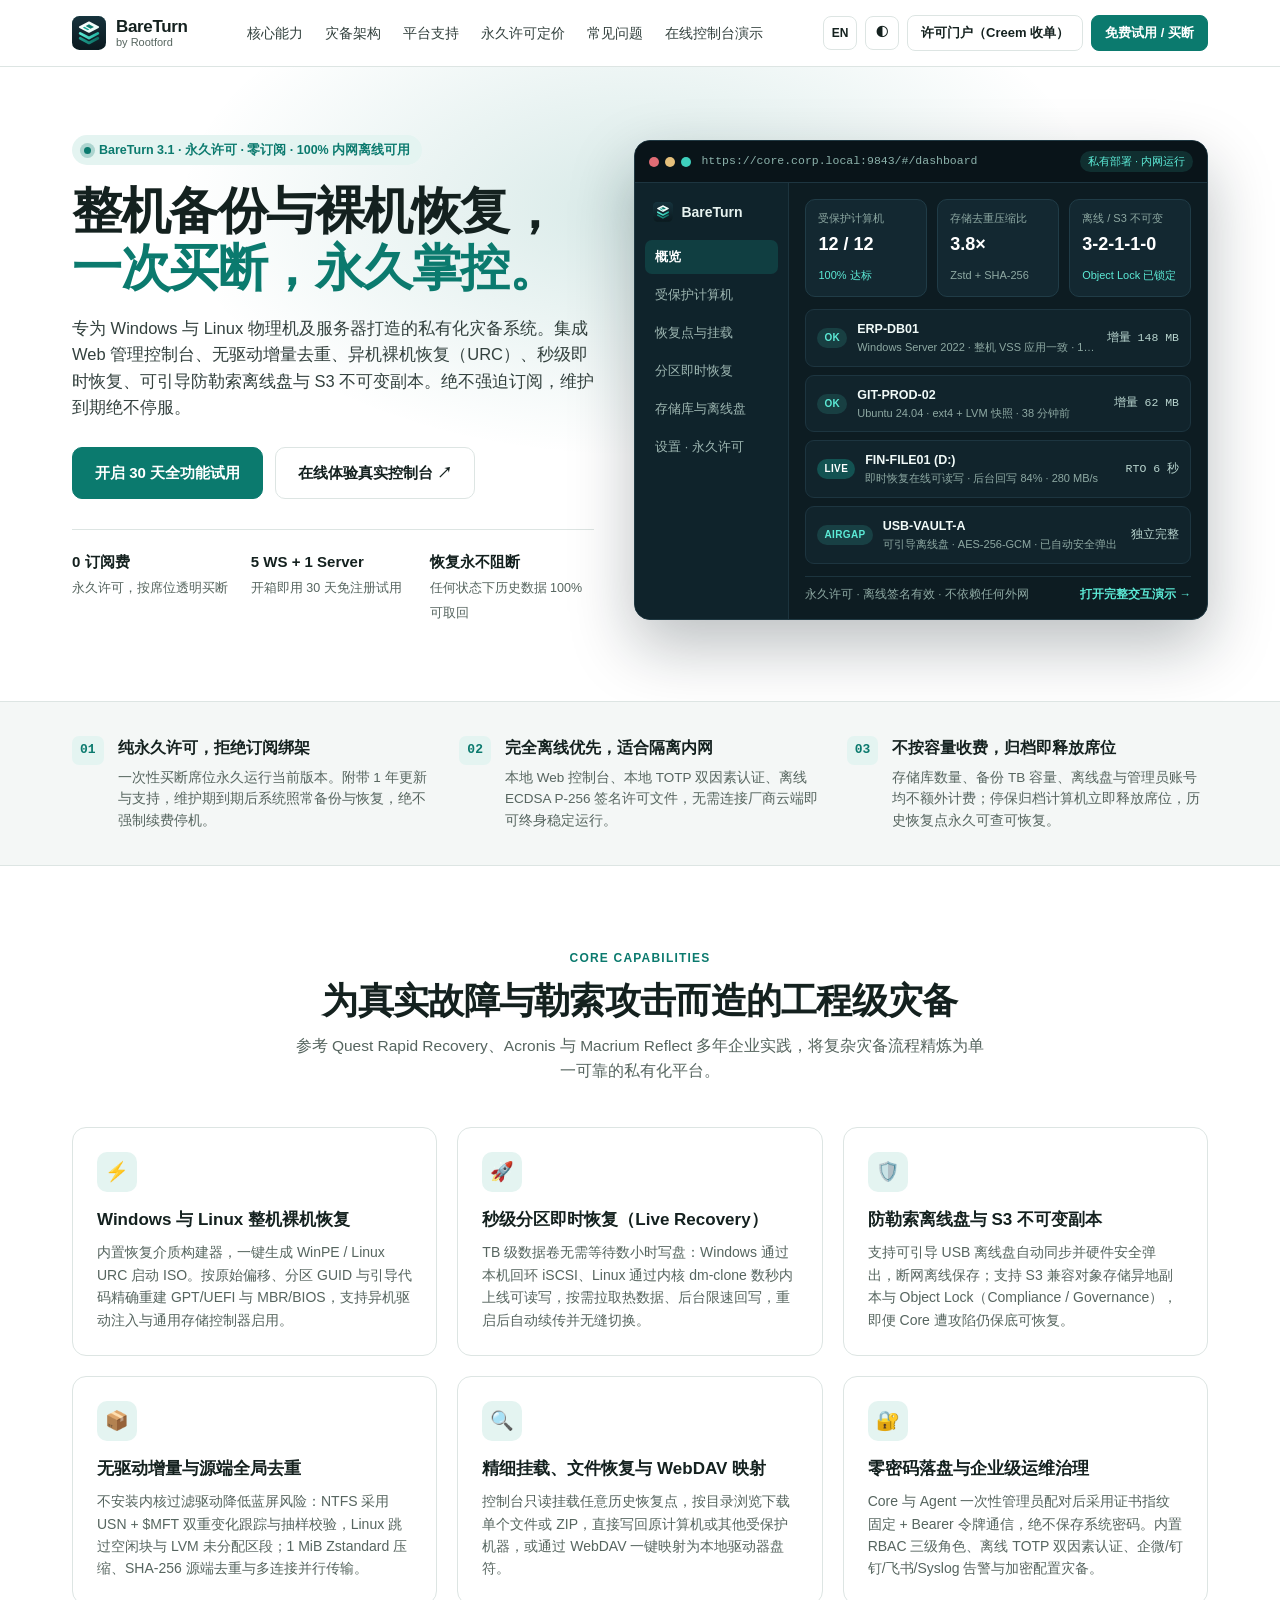
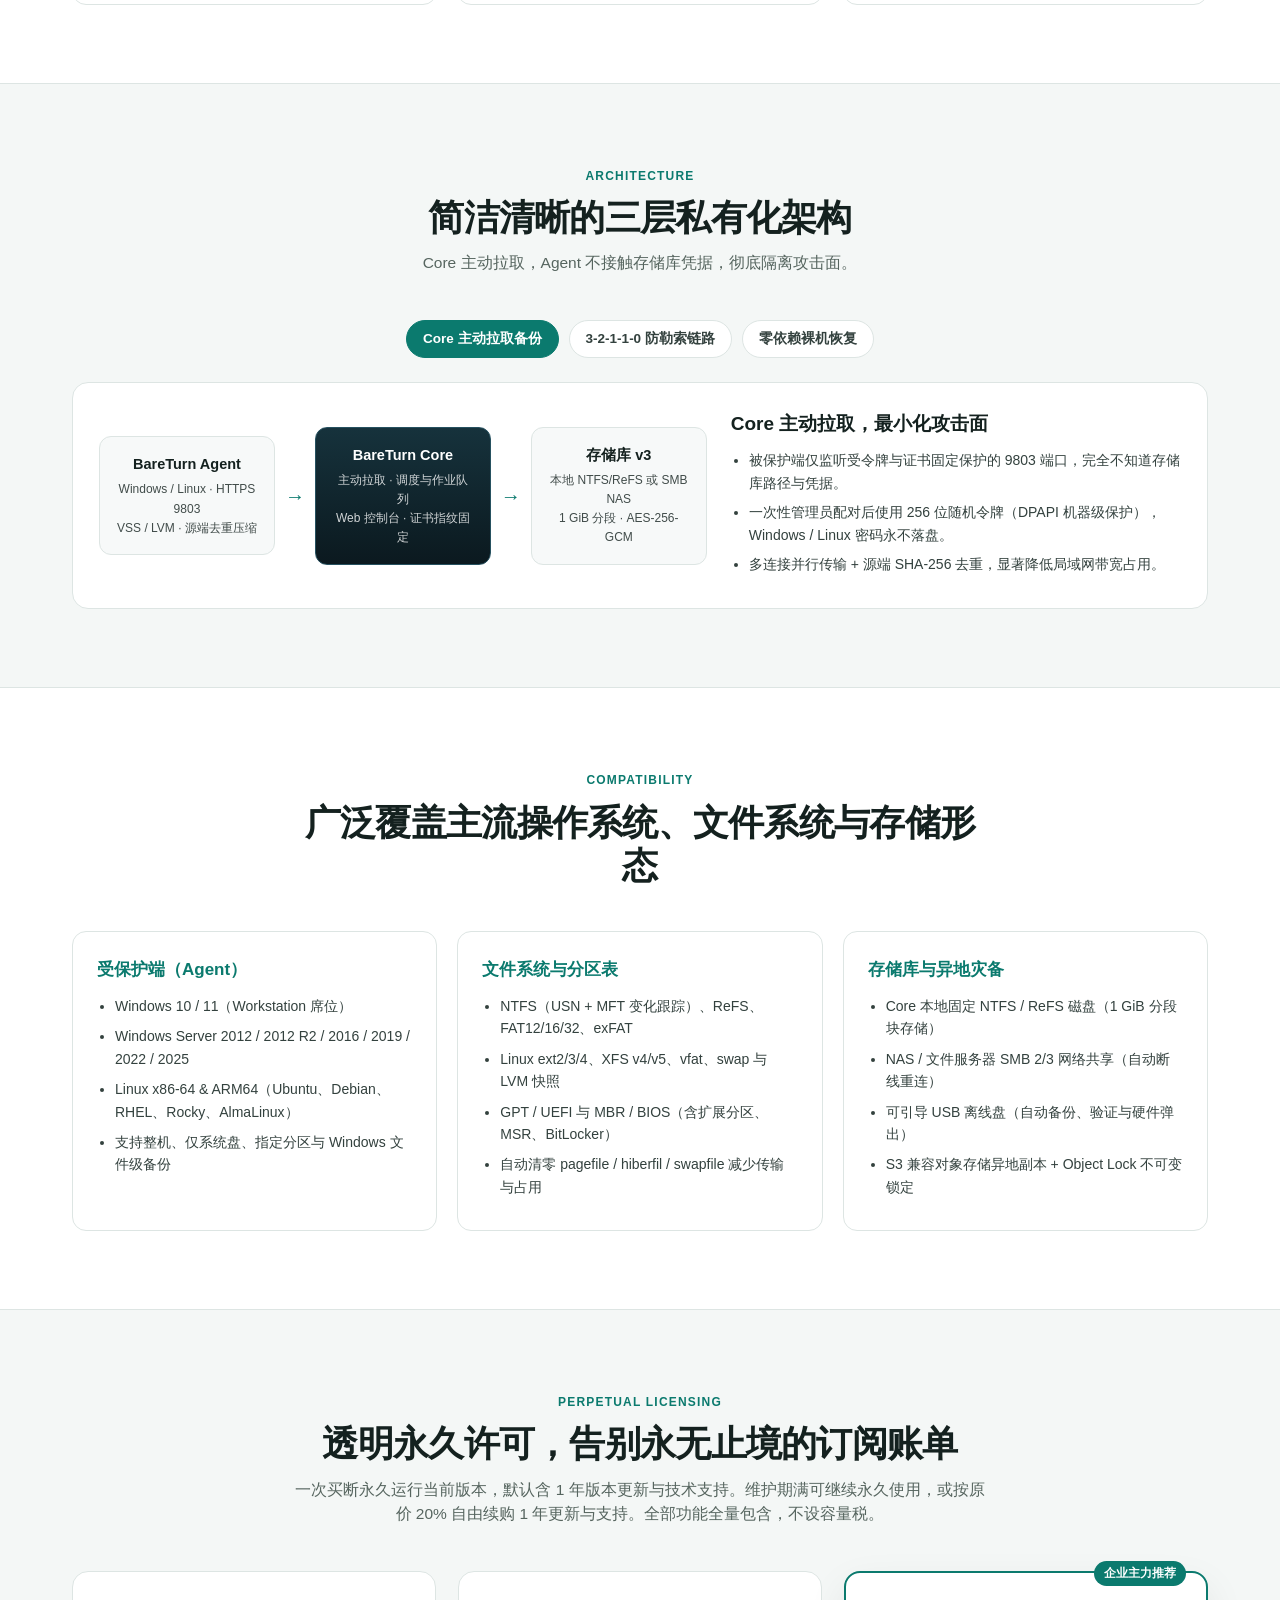
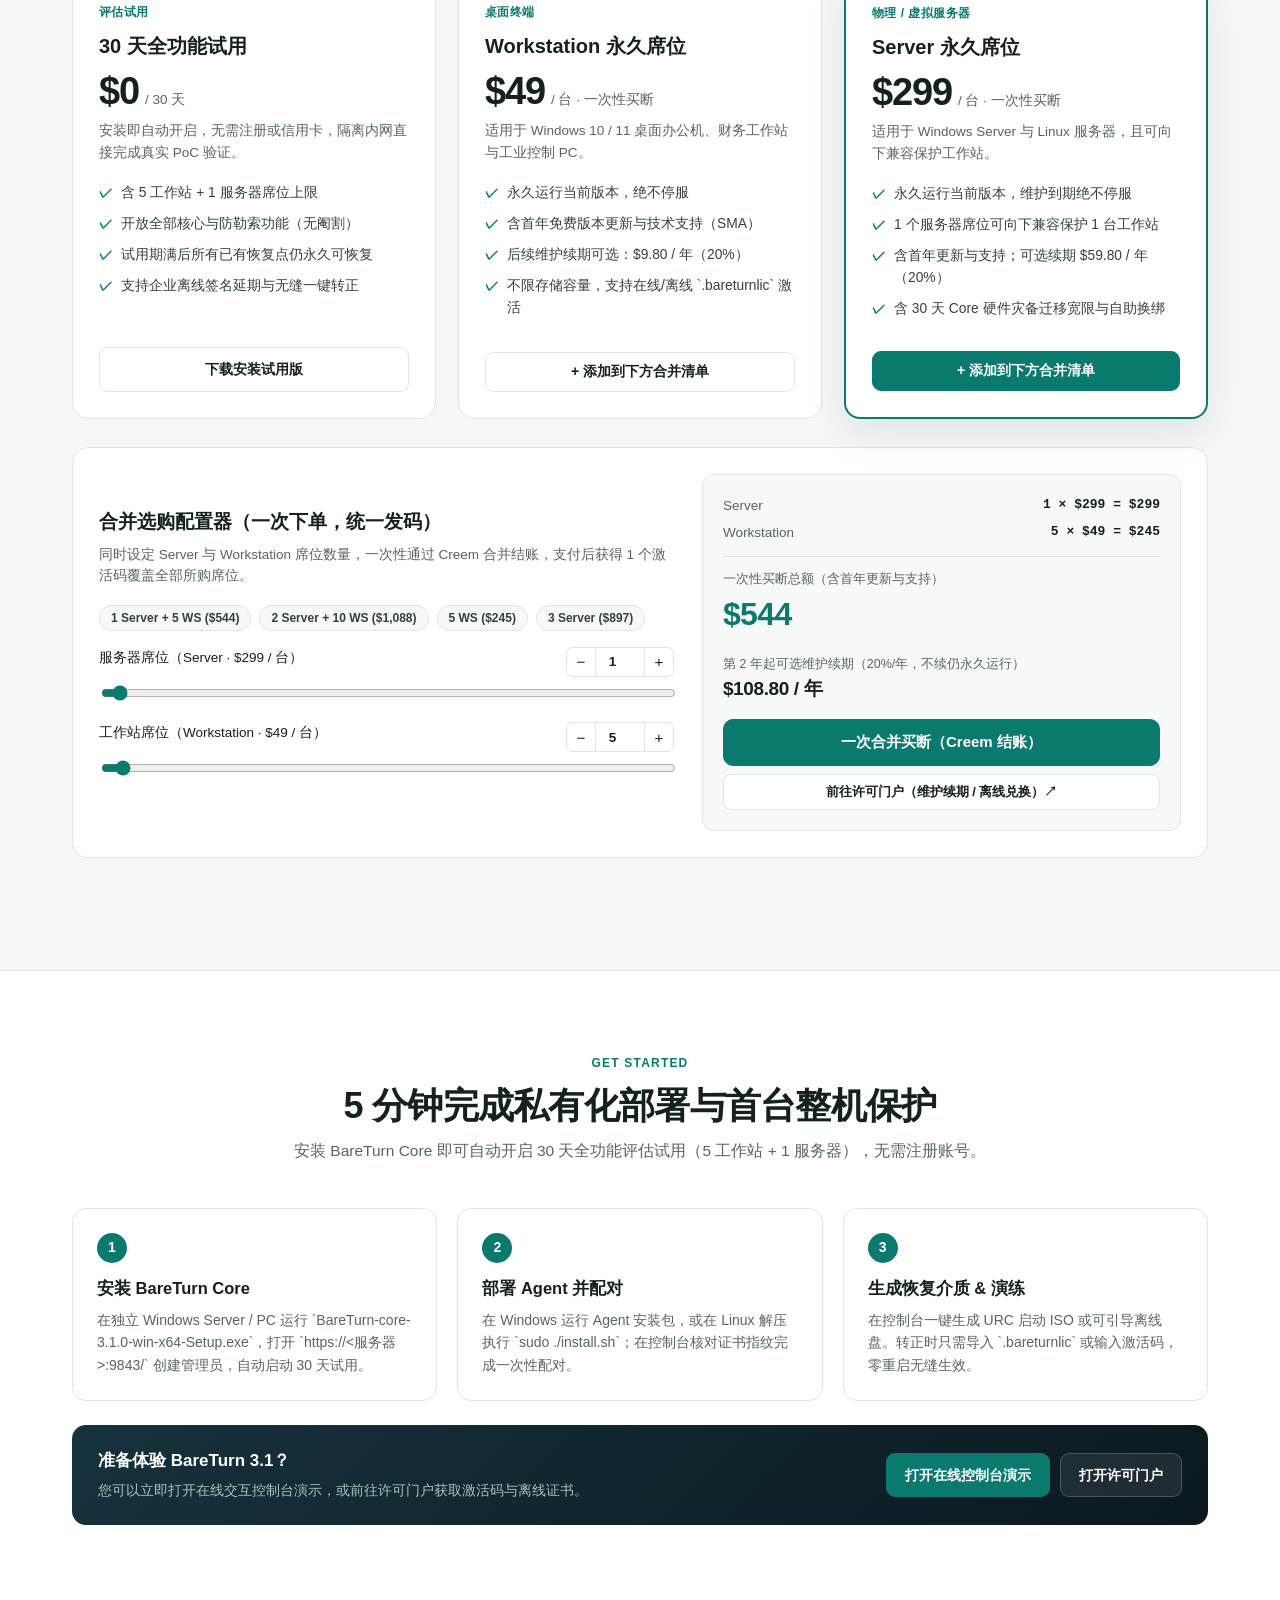
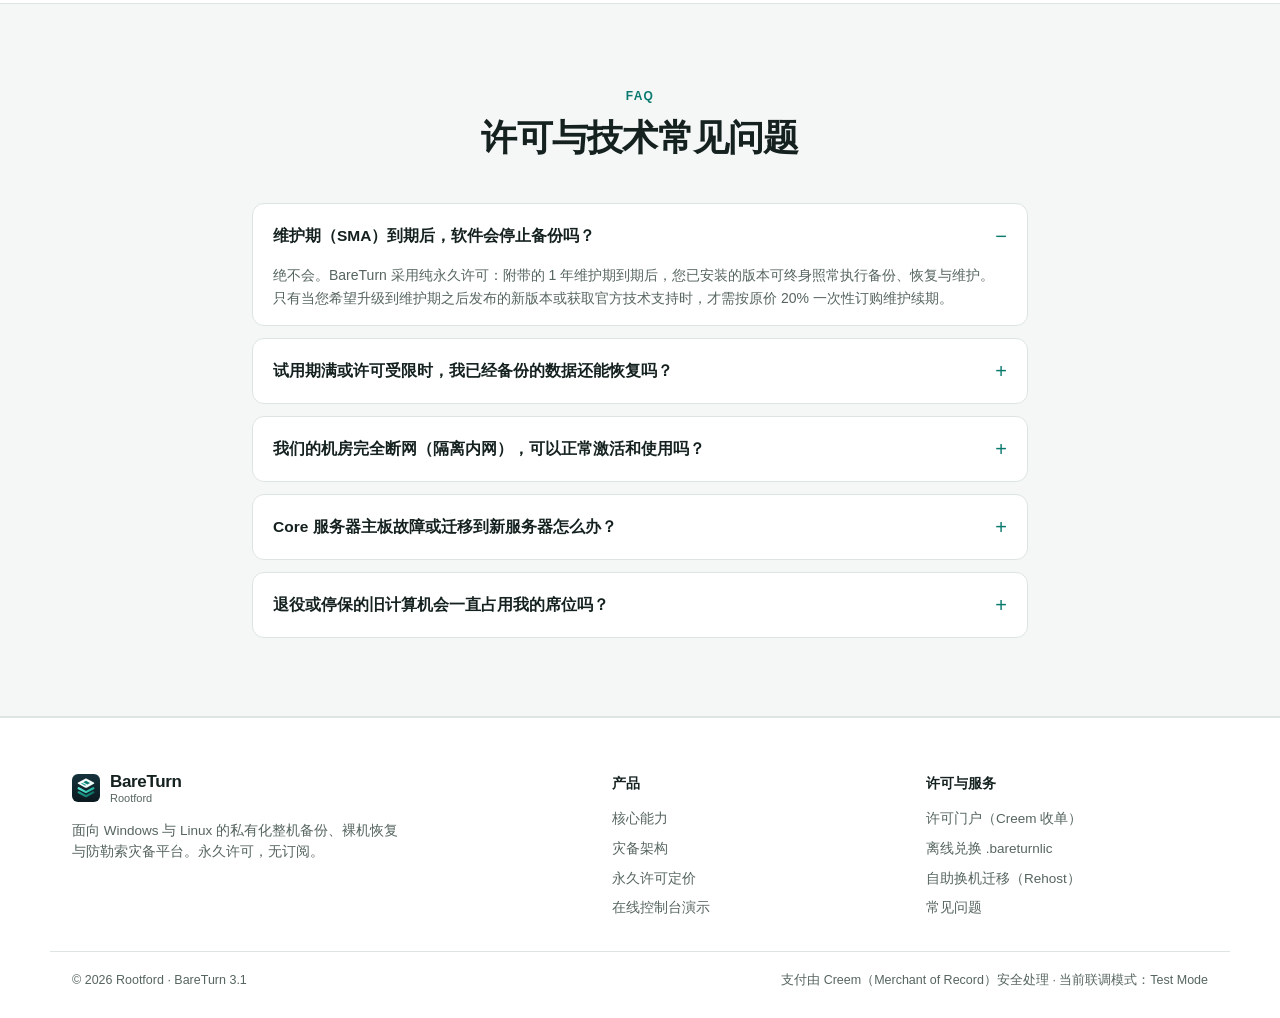
==== commit 7a0e34de: "Support combined Workstation + Server single-checkout bundle via Creem" ====
--- a/index.html
+++ b/index.html
@@ -301,8 +301,7 @@
               <li data-i18n="price.t1.f4">不限存储容量，支持在线/离线 `.bareturnlic` 激活</li>
             </ul>
             <div class="buy-inline">
-              <label class="qty-wrap"><span data-i18n="price.qty">数量</span><input type="number" id="qty-ws" min="1" max="500" value="5"></label>
-              <button class="btn primary" type="button" data-buy="BT_WS_PERP_1Y" data-qty-input="qty-ws" data-i18n="price.buyBtn">立即买断</button>
+              <button class="btn full" type="button" data-add-seat="ws,1" data-i18n="price.addWs">+ 添加到下方合并清单</button>
             </div>
           </div>
 
@@ -322,39 +321,63 @@
               <li data-i18n="price.t2.f4">含 30 天 Core 硬件灾备迁移宽限与自助换绑</li>
             </ul>
             <div class="buy-inline">
-              <label class="qty-wrap"><span data-i18n="price.qty">数量</span><input type="number" id="qty-srv" min="1" max="500" value="1"></label>
-              <button class="btn primary" type="button" data-buy="BT_SRV_PERP_1Y" data-qty-input="qty-srv" data-i18n="price.buyBtn">立即买断</button>
-            </div>
-          </div>
-        </div>
-
-        <!-- Calculator & Maintenance Bar -->
-        <div class="calc-panel">
+              <button class="btn primary full" type="button" data-add-seat="srv,1" data-i18n="price.addSrv">+ 添加到下方合并清单</button>
+            </div>
+          </div>
+        </div>
+
+        <!-- Unified Combined Checkout Configurator -->
+        <div class="calc-panel" id="bundle-builder">
           <div class="calc-left">
-            <h3 data-i18n="calc.title">永久许可成本测算器</h3>
-            <p class="muted" data-i18n="calc.sub">拖动滑块估算贵司一次买断总价，以及第 2 年起完全可选的维护更新成本（20%）。</p>
+            <h3 data-i18n="calc.title">合并选购配置器（一次下单，统一发码）</h3>
+            <p class="muted" data-i18n="calc.sub">同时设定 Server 与 Workstation 席位数量，一次性通过 Creem 合并结账，支付后获得 1 个激活码覆盖全部所购席位。</p>
+            <div class="preset-row">
+              <button type="button" class="preset-chip" data-preset="1,5">1 Server + 5 WS ($544)</button>
+              <button type="button" class="preset-chip" data-preset="2,10">2 Server + 10 WS ($1,088)</button>
+              <button type="button" class="preset-chip" data-preset="0,5">5 WS ($245)</button>
+              <button type="button" class="preset-chip" data-preset="3,0">3 Server ($897)</button>
+            </div>
             <div class="sliders">
               <div class="slider-row">
-                <div class="sr-top"><label for="calc-srv" data-i18n="calc.srv">服务器（Server · $299）</label><strong id="calc-srv-val">2 台</strong></div>
-                <input id="calc-srv" type="range" min="0" max="50" value="2">
+                <div class="sr-top">
+                  <label for="calc-srv" data-i18n="calc.srv">服务器席位（Server · $299 / 台）</label>
+                  <div class="mini-stepper">
+                    <button type="button" data-step="srv,-1">−</button>
+                    <input id="calc-srv-num" type="number" min="0" max="500" value="1" aria-label="Server seats">
+                    <button type="button" data-step="srv,1">+</button>
+                  </div>
+                </div>
+                <input id="calc-srv" type="range" min="0" max="50" value="1">
               </div>
               <div class="slider-row">
-                <div class="sr-top"><label for="calc-ws" data-i18n="calc.ws">工作站（Workstation · $49）</label><strong id="calc-ws-val">10 台</strong></div>
-                <input id="calc-ws" type="range" min="0" max="200" value="10">
+                <div class="sr-top">
+                  <label for="calc-ws" data-i18n="calc.ws">工作站席位（Workstation · $49 / 台）</label>
+                  <div class="mini-stepper">
+                    <button type="button" data-step="ws,-1">−</button>
+                    <input id="calc-ws-num" type="number" min="0" max="500" value="5" aria-label="Workstation seats">
+                    <button type="button" data-step="ws,1">+</button>
+                  </div>
+                </div>
+                <input id="calc-ws" type="range" min="0" max="200" value="5">
               </div>
             </div>
           </div>
           <div class="calc-right">
+            <div class="breakdown">
+              <div class="bd-row"><span>Server</span><b id="bd-srv">1 × $299 = $299</b></div>
+              <div class="bd-row"><span>Workstation</span><b id="bd-ws">5 × $49 = $245</b></div>
+            </div>
             <div class="calc-stat">
               <small data-i18n="calc.total">一次性买断总额（含首年更新与支持）</small>
-              <strong id="calc-total">$1,088</strong>
+              <strong id="calc-total">$544</strong>
             </div>
             <div class="calc-stat sub-stat">
               <small data-i18n="calc.maint">第 2 年起可选维护续期（20%/年，不续仍永久运行）</small>
-              <strong id="calc-maint">$217.60 / 年</strong>
+              <strong id="calc-maint">$108.80 / 年</strong>
             </div>
             <div class="calc-actions">
-              <a class="btn sm" href="https://bareturn-licensing-portal.nykko-lin.workers.dev/" target="_blank" rel="noopener noreferrer" data-i18n="calc.portal">前往许可门户（含续购维护与离线兑换）↗</a>
+              <button type="button" class="btn primary lg full" id="btn-bundle-checkout" data-i18n="calc.buy">一次合并买断（Creem 结账）</button>
+              <a class="btn sm full" style="margin-top:8px" href="https://bareturn-licensing-portal.nykko-lin.workers.dev/" target="_blank" rel="noopener noreferrer" data-i18n="calc.portal">前往许可门户（维护续期 / 离线兑换）↗</a>
             </div>
           </div>
         </div>
--- a/styles.css
+++ b/styles.css
@@ -252,6 +252,22 @@
 .sr-top { display: flex; justify-content: space-between; font-size: 13.5px; margin-bottom: 6px; }
 input[type="range"] { width: 100%; accent-color: var(--brand); cursor: pointer; }
 .calc-right { background: var(--surface-2); border: 1px solid var(--line); border-radius: 12px; padding: 20px; }
+.preset-row { display: flex; gap: 8px; flex-wrap: wrap; margin-bottom: 16px; }
+.preset-chip {
+  border: 1px solid var(--line); background: var(--surface-2); color: var(--ink-2);
+  padding: 5px 11px; border-radius: 99px; font-size: 12px; font-weight: 600; cursor: pointer;
+}
+.preset-chip:hover { border-color: var(--brand); color: var(--brand); }
+.mini-stepper { display: inline-flex; align-items: center; border: 1px solid var(--line); border-radius: 7px; overflow: hidden; background: var(--surface); }
+.mini-stepper button { width: 28px; height: 28px; border: 0; background: transparent; color: var(--ink); font-size: 15px; cursor: pointer; }
+.mini-stepper button:hover { background: var(--brand-tint); color: var(--brand); }
+.mini-stepper input {
+  width: 50px; height: 28px; border: 0; border-left: 1px solid var(--line); border-right: 1px solid var(--line);
+  background: var(--surface); color: var(--ink); text-align: center; font-size: 13.5px; font-weight: 700;
+}
+.breakdown { padding-bottom: 12px; margin-bottom: 12px; border-bottom: 1px solid var(--line); display: flex; flex-direction: column; gap: 6px; }
+.bd-row { display: flex; justify-content: space-between; font-size: 13.5px; color: var(--muted); }
+.bd-row b { color: var(--ink); font-family: ui-monospace, Menlo, monospace; font-size: 13px; }
 .calc-stat { margin-bottom: 14px; }
 .calc-stat small { display: block; font-size: 12.5px; color: var(--muted); }
 .calc-stat strong { font-size: 32px; color: var(--brand); letter-spacing: -0.02em; }
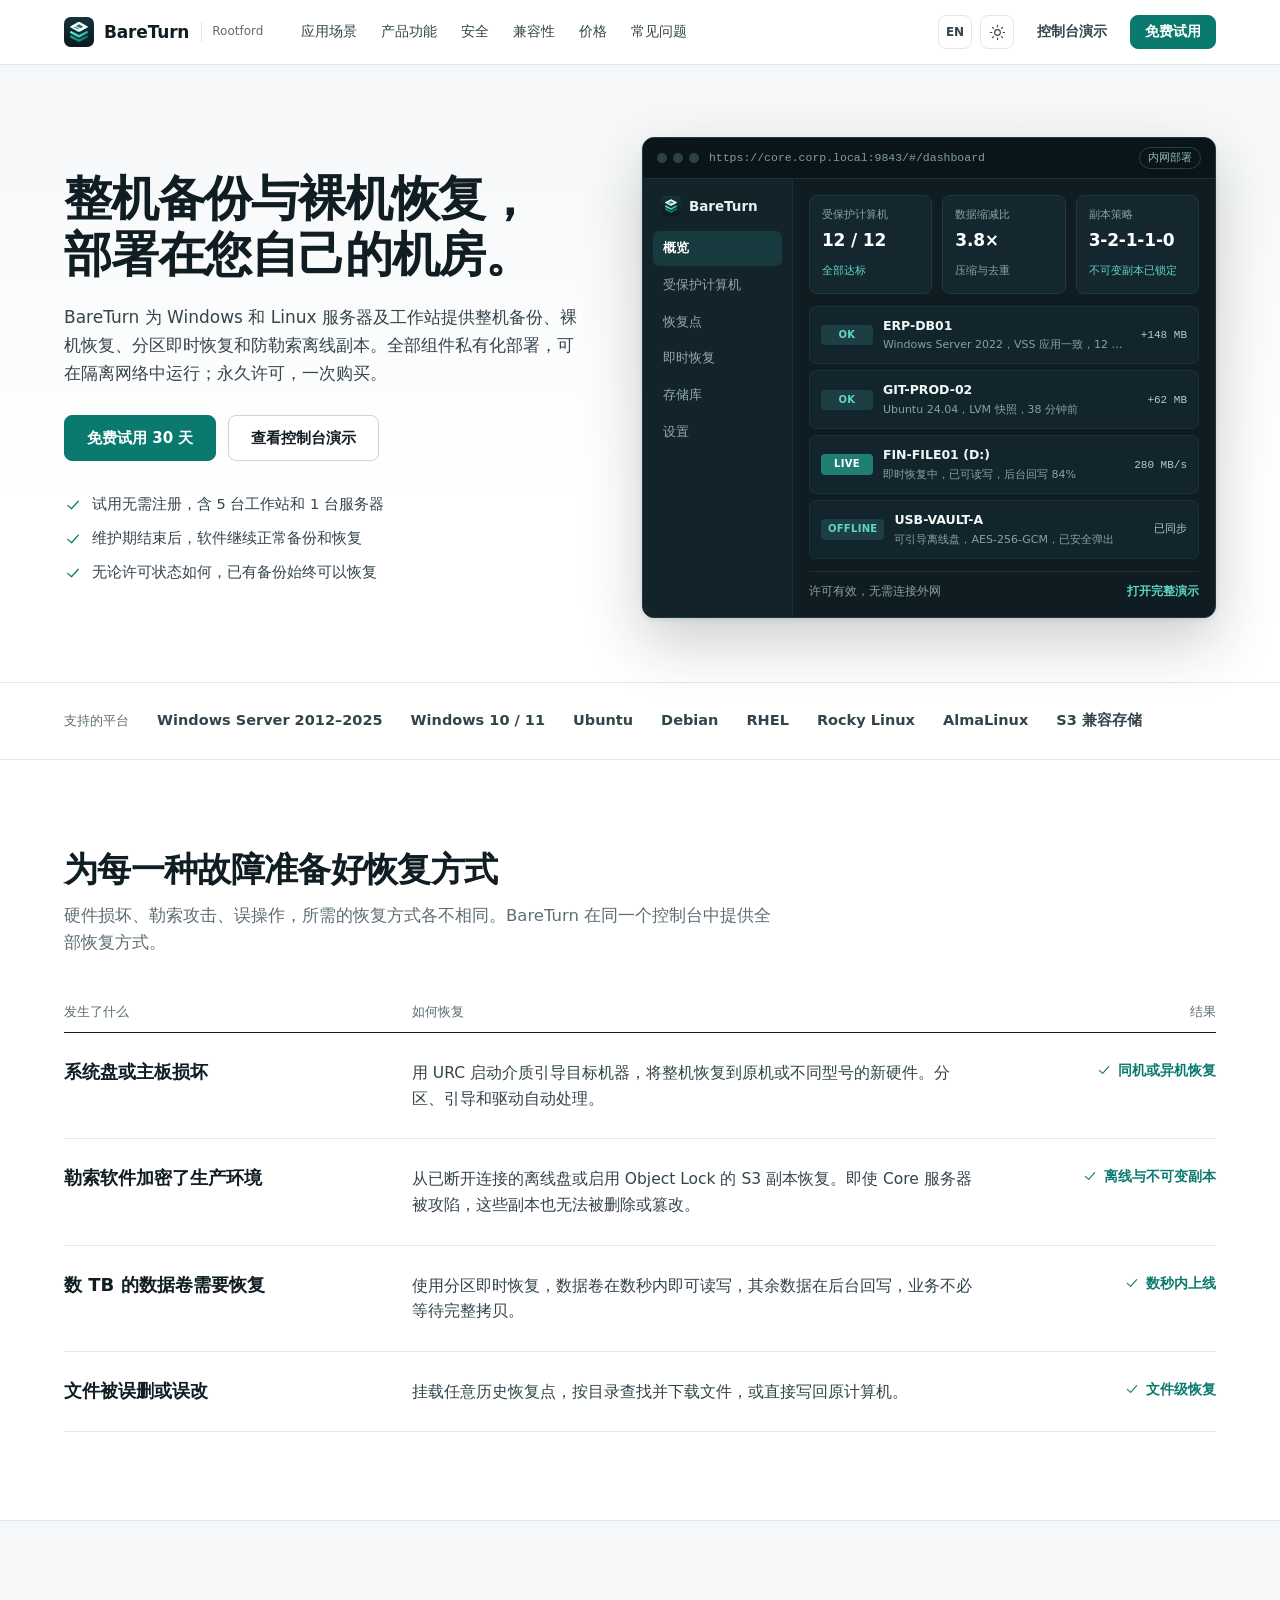
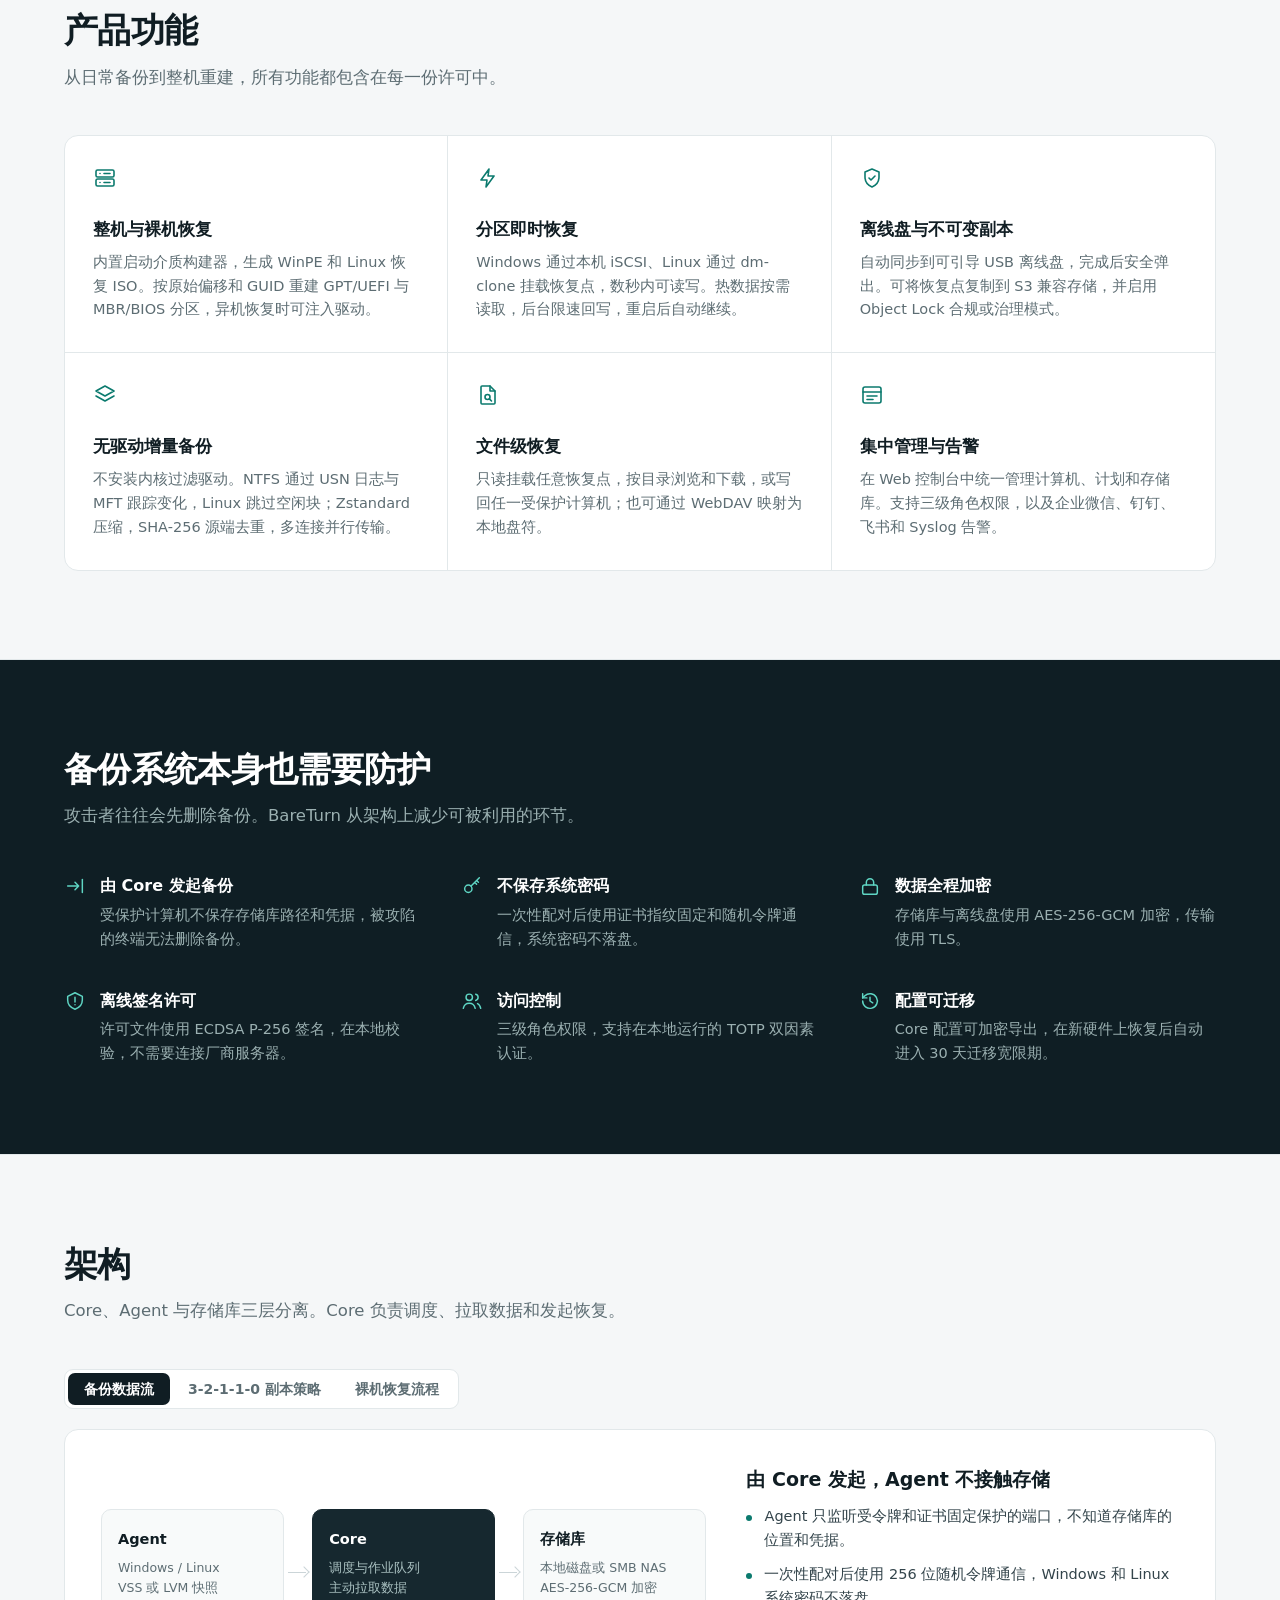
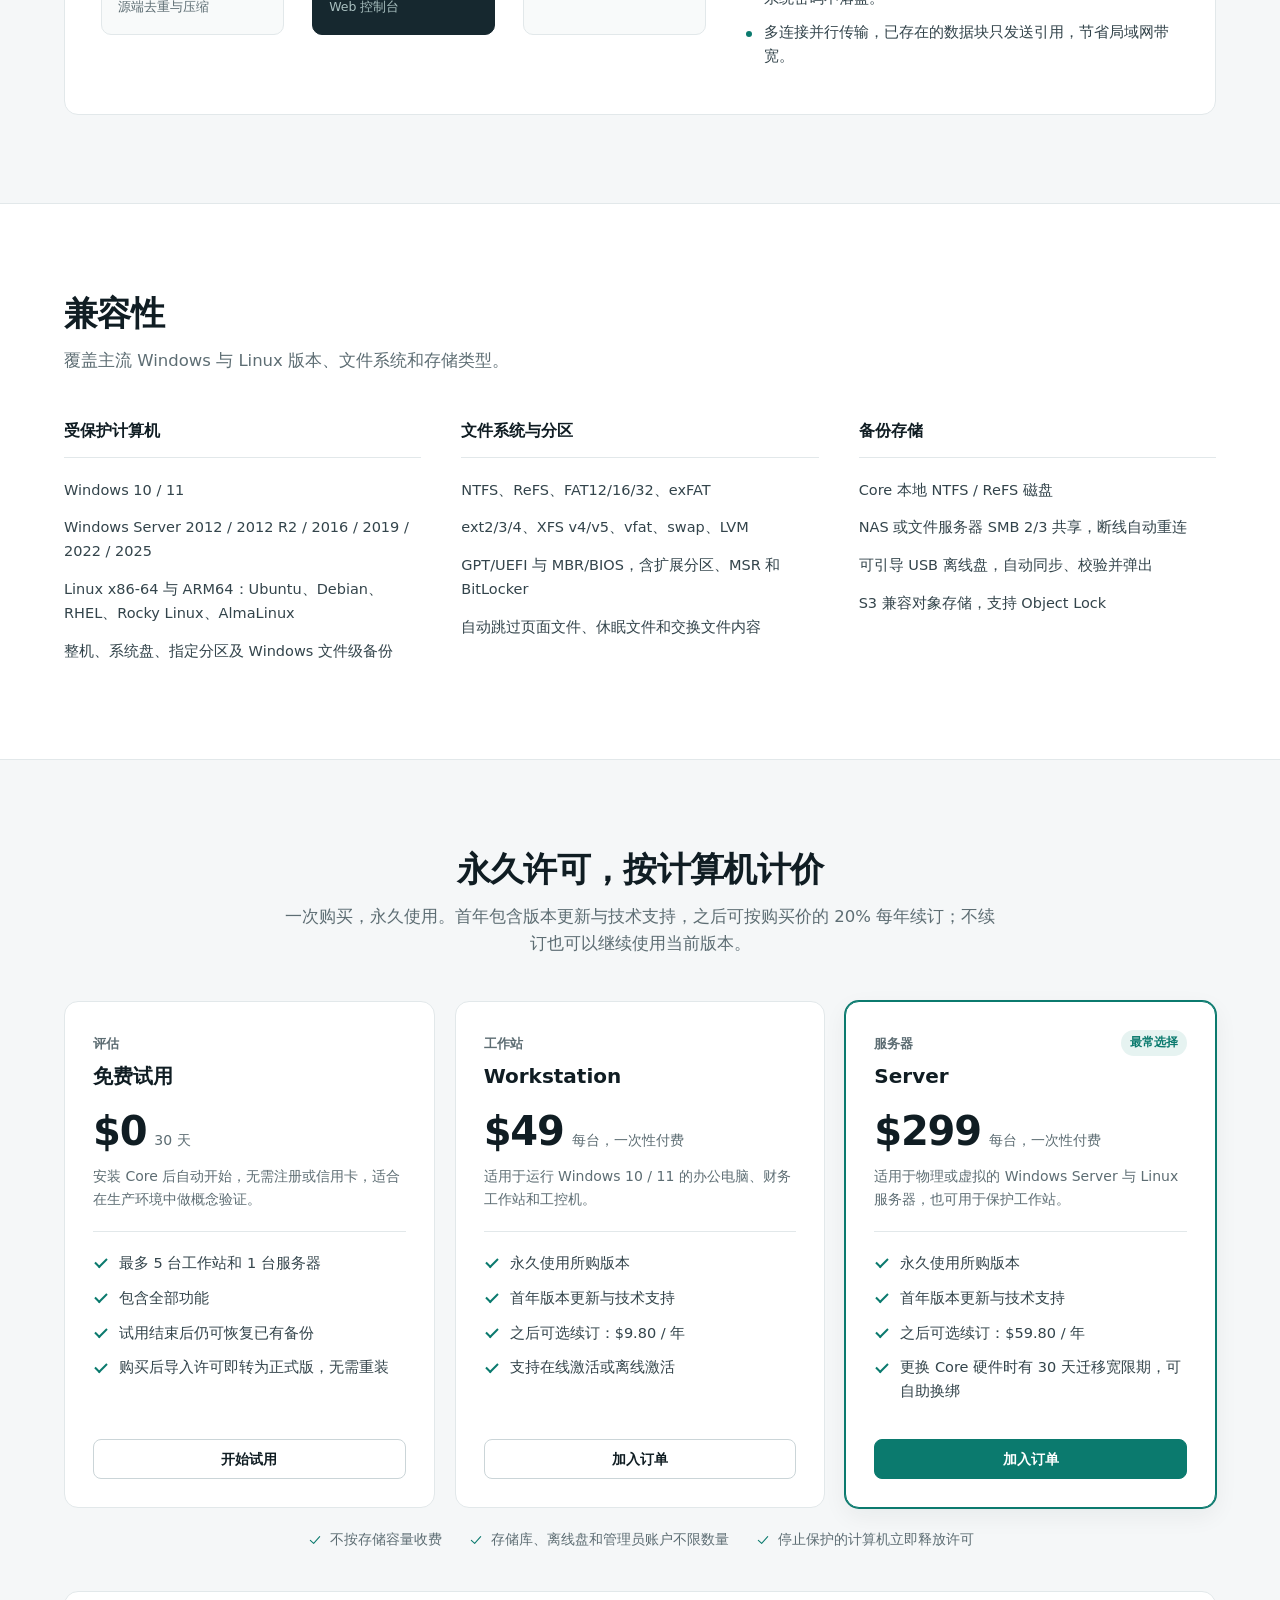
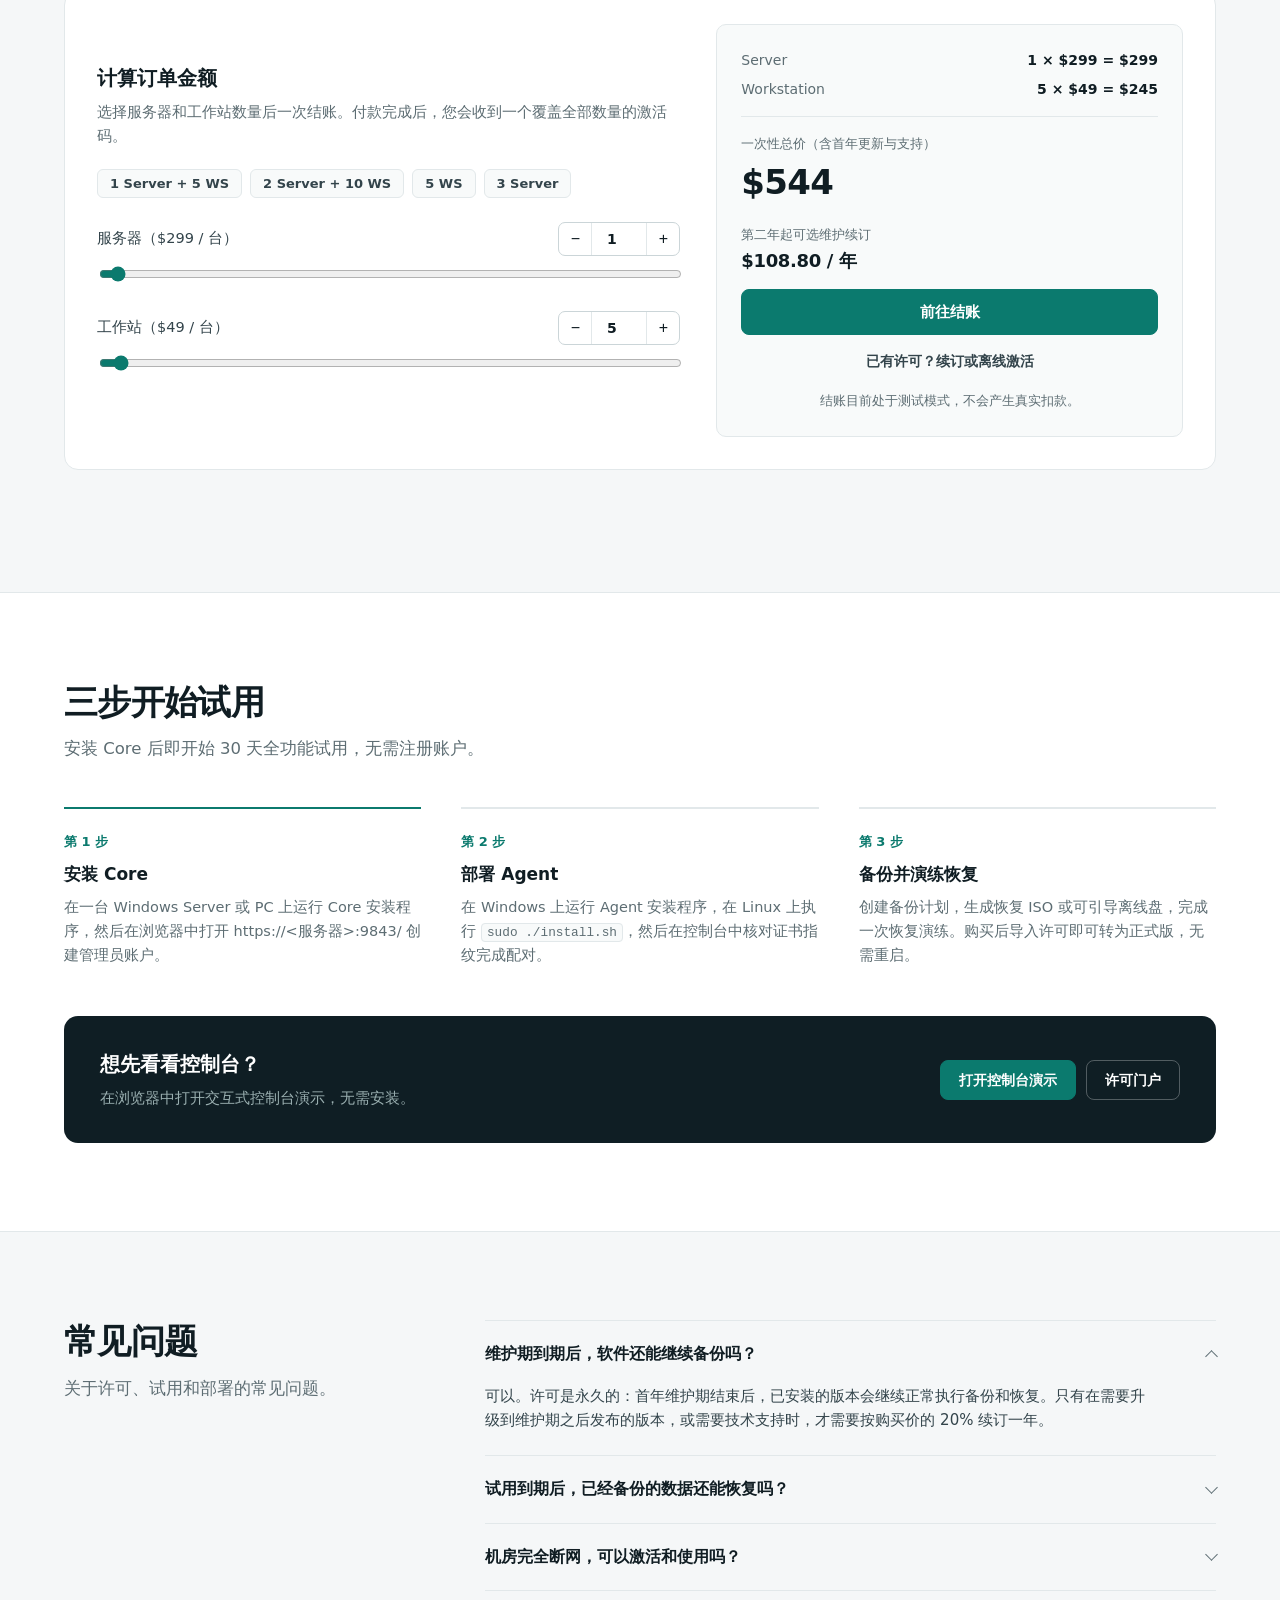
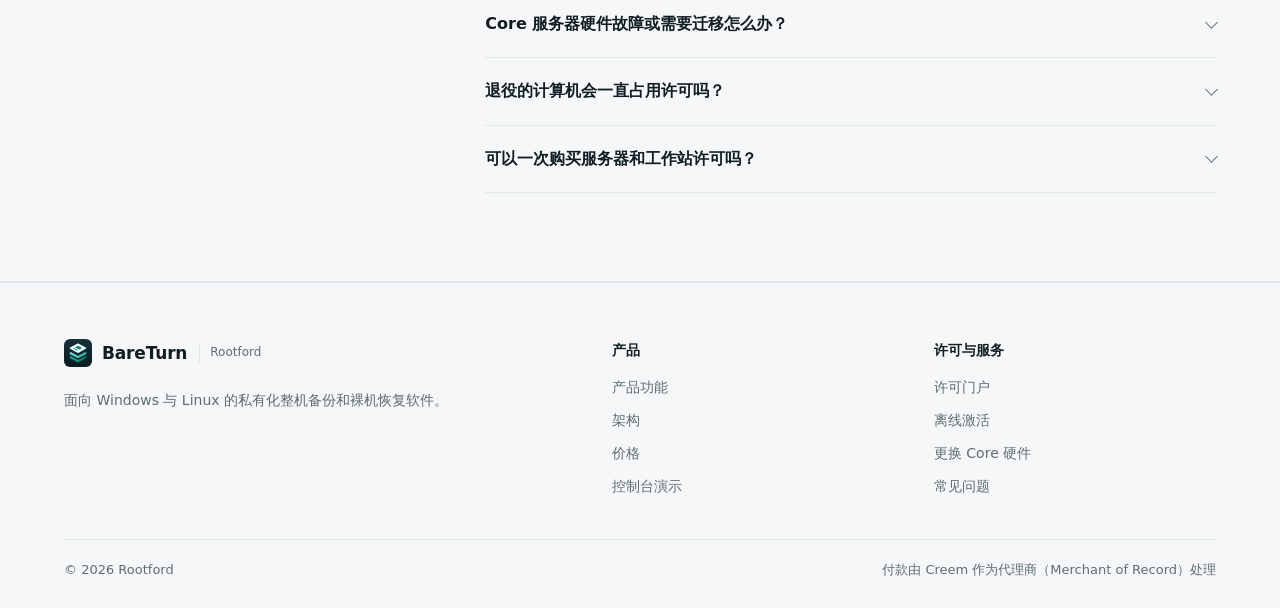
==== commit d8c56748: "Redesign website for enterprise audience - Restrained enterprise visual system: line icons, cleaner " ====
--- a/index.html
+++ b/index.html
@@ -3,123 +3,105 @@
 <head>
   <meta charset="utf-8">
   <meta name="viewport" content="width=device-width, initial-scale=1">
-  <title>BareTurn — Windows 与 Linux 整机备份、裸机恢复与防勒索灾备（永久许可）</title>
-  <meta name="description" content="BareTurn 3.1 是一款面向企业与运维团队的私有化整机备份与裸机恢复系统。支持 Windows / Linux 整机与分区备份、秒级即时恢复、可引导离线盘与 S3 不可变副本。纯永久买断许可，无订阅、100% 离线可用、恢复权永不设限。">
-  <meta property="og:title" content="BareTurn — 永久许可的 Windows 与 Linux 整机备份与裸机恢复">
-  <meta property="og:description" content="一次买断，永久运行。支持异机裸机恢复、秒级即时恢复、离线盘防勒索与 S3 Object Lock。免费 30 天全功能试用（5 工作站 + 1 服务器）。">
+  <title>BareTurn — Windows 与 Linux 整机备份和裸机恢复</title>
+  <meta name="description" content="BareTurn 是私有化部署的 Windows 与 Linux 整机备份和裸机恢复软件，支持异机恢复、分区即时恢复、可引导离线盘和 S3 不可变副本。永久许可，可在隔离网络中运行。免费试用 30 天。">
+  <meta property="og:title" content="BareTurn — Windows 与 Linux 整机备份和裸机恢复">
+  <meta property="og:description" content="私有化部署的整机备份与裸机恢复。永久许可，可在隔离网络中运行。免费试用 30 天，含 5 台工作站和 1 台服务器。">
   <meta property="og:type" content="website">
+  <meta name="theme-color" content="#0f1e24">
   <link rel="icon" type="image/svg+xml" href="assets/bareturn-mark.svg">
   <link rel="stylesheet" href="styles.css">
+  <script>try{var t=localStorage.getItem('bareturn.site.theme');if(t)document.documentElement.dataset.theme=t;}catch(e){}</script>
 </head>
 <body>
+  <svg width="0" height="0" style="position:absolute" aria-hidden="true">
+    <symbol id="i-check" viewBox="0 0 24 24"><path d="M5 12.5 10 17l9-10"/></symbol>
+    <symbol id="i-server" viewBox="0 0 24 24"><rect x="3" y="4" width="18" height="7" rx="1.5"/><rect x="3" y="13" width="18" height="7" rx="1.5"/><path d="M7 7.5h.01M7 16.5h.01M11 7.5h6M11 16.5h6"/></symbol>
+    <symbol id="i-bolt" viewBox="0 0 24 24"><path d="M13 3 5 14h6l-1 7 8-11h-6l1-7z"/></symbol>
+    <symbol id="i-shield" viewBox="0 0 24 24"><path d="M12 3 5 6v5c0 4.5 3 8.3 7 10 4-1.7 7-5.5 7-10V6l-7-3z"/><path d="m9 12 2 2 4-4"/></symbol>
+    <symbol id="i-layers" viewBox="0 0 24 24"><path d="m12 3 9 5-9 5-9-5 9-5z"/><path d="m3 13 9 5 9-5"/></symbol>
+    <symbol id="i-file" viewBox="0 0 24 24"><path d="M14 3H6a1 1 0 0 0-1 1v16a1 1 0 0 0 1 1h12a1 1 0 0 0 1-1V8l-5-5z"/><path d="M14 3v5h5"/><circle cx="11.5" cy="14" r="2.5"/><path d="m13.4 15.9 2.1 2.1"/></symbol>
+    <symbol id="i-console" viewBox="0 0 24 24"><rect x="3" y="4" width="18" height="16" rx="2"/><path d="M3 9h18M7 13h10M7 16.5h6"/></symbol>
+    <symbol id="i-pull" viewBox="0 0 24 24"><path d="M4 12h12M12 8l4 4-4 4"/><path d="M20 5v14"/></symbol>
+    <symbol id="i-key" viewBox="0 0 24 24"><circle cx="8" cy="15" r="4"/><path d="m11 12 9-9M17 6l2 2M15 8l2 2"/></symbol>
+    <symbol id="i-lock" viewBox="0 0 24 24"><rect x="4" y="11" width="16" height="10" rx="2"/><path d="M8 11V8a4 4 0 0 1 8 0v3"/></symbol>
+    <symbol id="i-badge" viewBox="0 0 24 24"><path d="M12 3 4 7v4c0 5 3.5 8.5 8 10 4.5-1.5 8-5 8-10V7l-8-4z"/><path d="M12 8v5M12 16h.01"/></symbol>
+    <symbol id="i-users" viewBox="0 0 24 24"><circle cx="9" cy="8" r="3.5"/><path d="M2.5 20c.8-3.5 3.4-5.5 6.5-5.5s5.7 2 6.5 5.5"/><path d="M16 4.6a3.5 3.5 0 0 1 0 6.8M18 14.8c1.8.7 3 2.5 3.5 5.2"/></symbol>
+    <symbol id="i-restore" viewBox="0 0 24 24"><path d="M4 12a8 8 0 1 0 2.4-5.7L4 8.6"/><path d="M4 4v4.6h4.6"/><path d="M12 8v4l3 2"/></symbol>
+    <symbol id="i-sun" viewBox="0 0 24 24"><circle cx="12" cy="12" r="4"/><path d="M12 2v2M12 20v2M4.9 4.9l1.4 1.4M17.7 17.7l1.4 1.4M2 12h2M20 12h2M4.9 19.1l1.4-1.4M17.7 6.3l1.4-1.4"/></symbol>
+  </svg>
+
   <header class="nav-wrap">
     <div class="container nav">
-      <a class="brand" href="#top" aria-label="BareTurn Home">
-        <img src="assets/bareturn-mark.svg" alt="BareTurn" width="34" height="34">
-        <span><strong>BareTurn</strong><small data-i18n="brand.sub">by Rootford</small></span>
+      <a class="brand" href="#top" aria-label="BareTurn">
+        <img src="assets/bareturn-mark.svg" alt="" width="30" height="30">
+        <strong>BareTurn</strong><span class="by">Rootford</span>
       </a>
-      <nav class="nav-links" id="nav-links">
-        <a href="#features" data-i18n="nav.features">核心能力</a>
-        <a href="#architecture" data-i18n="nav.arch">灾备架构</a>
-        <a href="#compatibility" data-i18n="nav.compat">平台支持</a>
-        <a href="#pricing" data-i18n="nav.pricing">永久许可定价</a>
+      <nav class="nav-links" aria-label="Main">
+        <a href="#scenarios" data-i18n="nav.scenarios">应用场景</a>
+        <a href="#features" data-i18n="nav.features">产品功能</a>
+        <a href="#security" data-i18n="nav.security">安全</a>
+        <a href="#compatibility" data-i18n="nav.compat">兼容性</a>
+        <a href="#pricing" data-i18n="nav.pricing">价格</a>
         <a href="#faq" data-i18n="nav.faq">常见问题</a>
-        <a href="demo.html" target="_blank" rel="noopener noreferrer" data-i18n="nav.demo">在线控制台演示</a>
       </nav>
       <div class="nav-actions">
-        <button class="icon-btn" id="lang-toggle" type="button" title="Switch language">EN</button>
-        <button class="icon-btn" id="theme-toggle" type="button" aria-label="Toggle theme" title="切换明暗主题">◐</button>
-        <a class="btn sm ghost hide-sm" href="https://bareturn-licensing-portal.nykko-lin.workers.dev/" target="_blank" rel="noopener noreferrer" data-i18n="nav.portal">许可门户</a>
-        <a class="btn sm primary" href="#pricing" data-i18n="nav.cta">免费试用 / 买断</a>
+        <button class="icon-btn" id="lang-toggle" type="button" aria-label="Switch language">EN</button>
+        <button class="icon-btn" id="theme-toggle" type="button" aria-label="Toggle dark mode"><svg class="ico"><use href="#i-sun"/></svg></button>
+        <a class="btn sm ghost hide-sm" href="demo.html" target="_blank" rel="noopener" data-i18n="nav.demo">控制台演示</a>
+        <a class="btn sm primary" href="#download" data-i18n="nav.cta">免费试用</a>
       </div>
     </div>
   </header>
 
   <main id="top">
-    <!-- Hero -->
     <section class="hero">
-      <div class="hero-glow" aria-hidden="true"></div>
       <div class="container hero-grid">
         <div class="hero-copy">
-          <div class="eyebrow">
-            <span class="dot"></span>
-            <span data-i18n="hero.badge">BareTurn 3.1 · 永久许可 · 零订阅 · 100% 内网离线可用</span>
-          </div>
-          <h1 data-i18n="hero.title">整机备份与裸机恢复，<br><span class="accent">一次买断，永久掌控。</span></h1>
-          <p class="lead" data-i18n="hero.lead">
-            专为 Windows 与 Linux 物理机及服务器打造的私有化灾备系统。集成 Web 管理控制台、无驱动增量去重、异机裸机恢复（URC）、秒级即时恢复、可引导防勒索离线盘与 S3 不可变副本。绝不强迫订阅，维护到期绝不停服。
-          </p>
+          <h1 data-i18n="hero.title">整机备份与裸机恢复，<br>部署在您自己的机房。</h1>
+          <p class="lead" data-i18n="hero.lead">BareTurn 为 Windows 和 Linux 服务器及工作站提供整机备份、裸机恢复、分区即时恢复和防勒索离线副本。全部组件私有化部署，可在隔离网络中运行；永久许可，一次购买。</p>
           <div class="hero-cta">
-            <a class="btn lg primary" href="#download" data-i18n="hero.btnTrial">开启 30 天全功能试用</a>
-            <a class="btn lg" href="demo.html" target="_blank" rel="noopener noreferrer" data-i18n="hero.btnDemo">在线体验真实控制台 ↗</a>
-          </div>
-          <div class="hero-proof">
-            <div><strong data-i18n="proof.1.k">0 订阅费</strong><span data-i18n="proof.1.v">永久许可，按席位透明买断</span></div>
-            <div><strong data-i18n="proof.2.k">5 WS + 1 Server</strong><span data-i18n="proof.2.v">开箱即用 30 天免注册试用</span></div>
-            <div><strong data-i18n="proof.3.k">恢复永不阻断</strong><span data-i18n="proof.3.v">任何状态下历史数据 100% 可取回</span></div>
-          </div>
-        </div>
-
-        <!-- Interactive Console Preview Card -->
-        <div class="console-frame" aria-label="BareTurn Core Console Preview">
+            <a class="btn lg primary" href="#download" data-i18n="hero.btnTrial">免费试用 30 天</a>
+            <a class="btn lg" href="demo.html" target="_blank" rel="noopener" data-i18n="hero.btnDemo">查看控制台演示</a>
+          </div>
+          <ul class="hero-facts">
+            <li><svg class="ico"><use href="#i-check"/></svg><span data-i18n="hero.f1">试用无需注册，含 5 台工作站和 1 台服务器</span></li>
+            <li><svg class="ico"><use href="#i-check"/></svg><span data-i18n="hero.f2">维护期结束后，软件继续正常备份和恢复</span></li>
+            <li><svg class="ico"><use href="#i-check"/></svg><span data-i18n="hero.f3">无论许可状态如何，已有备份始终可以恢复</span></li>
+          </ul>
+        </div>
+
+        <div class="console-frame" aria-label="BareTurn console preview">
           <div class="console-chrome">
             <span class="lights"><i></i><i></i><i></i></span>
             <span class="chrome-url">https://core.corp.local:9843/#/dashboard</span>
-            <span class="chrome-pill" data-i18n="mock.badge">私有部署 · 内网运行</span>
+            <span class="chrome-pill" data-i18n="mock.badge">内网部署</span>
           </div>
           <div class="console-body">
             <div class="console-sidebar">
-              <div class="cs-brand"><img src="assets/bareturn-mark.svg" alt="" width="20" height="20"><b>BareTurn</b></div>
+              <div class="cs-brand"><img src="assets/bareturn-mark.svg" alt="" width="20" height="20">BareTurn</div>
               <div class="cs-item on" data-i18n="mock.nav1">概览</div>
               <div class="cs-item" data-i18n="mock.nav2">受保护计算机</div>
-              <div class="cs-item" data-i18n="mock.nav3">恢复点与挂载</div>
-              <div class="cs-item" data-i18n="mock.nav4">分区即时恢复</div>
-              <div class="cs-item" data-i18n="mock.nav5">存储库与离线盘</div>
-              <div class="cs-item" data-i18n="mock.nav6">设置 · 永久许可</div>
+              <div class="cs-item" data-i18n="mock.nav3">恢复点</div>
+              <div class="cs-item" data-i18n="mock.nav4">即时恢复</div>
+              <div class="cs-item" data-i18n="mock.nav5">存储库</div>
+              <div class="cs-item" data-i18n="mock.nav6">设置</div>
             </div>
             <div class="console-main">
               <div class="kpi-row">
-                <div class="kpi">
-                  <small data-i18n="mock.k1">受保护计算机</small>
-                  <strong>12 / 12</strong>
-                  <span class="ok-txt" data-i18n="mock.k1s">100% 达标</span>
-                </div>
-                <div class="kpi">
-                  <small data-i18n="mock.k2">存储去重压缩比</small>
-                  <strong>3.8×</strong>
-                  <span class="muted" data-i18n="mock.k2s">Zstd + SHA-256</span>
-                </div>
-                <div class="kpi">
-                  <small data-i18n="mock.k3">离线 / S3 不可变</small>
-                  <strong>3-2-1-1-0</strong>
-                  <span class="ok-txt" data-i18n="mock.k3s">Object Lock 已锁定</span>
-                </div>
+                <div class="kpi"><small data-i18n="mock.k1">受保护计算机</small><strong>12 / 12</strong><span class="ok-txt" data-i18n="mock.k1s">全部达标</span></div>
+                <div class="kpi"><small data-i18n="mock.k2">数据缩减比</small><strong>3.8×</strong><span class="muted" data-i18n="mock.k2s">压缩与去重</span></div>
+                <div class="kpi"><small data-i18n="mock.k3">副本策略</small><strong>3-2-1-1-0</strong><span class="ok-txt" data-i18n="mock.k3s">不可变副本已锁定</span></div>
               </div>
               <div class="mock-list">
-                <div class="mock-row">
-                  <span class="pill ok">OK</span>
-                  <div class="mr-info"><b>ERP-DB01</b><small>Windows Server 2022 · 整机 VSS 应用一致 · 12 分钟前</small></div>
-                  <span class="mr-stat">增量 148 MB</span>
-                </div>
-                <div class="mock-row">
-                  <span class="pill ok">OK</span>
-                  <div class="mr-info"><b>GIT-PROD-02</b><small>Ubuntu 24.04 · ext4 + LVM 快照 · 38 分钟前</small></div>
-                  <span class="mr-stat">增量 62 MB</span>
-                </div>
-                <div class="mock-row">
-                  <span class="pill teal">LIVE</span>
-                  <div class="mr-info"><b>FIN-FILE01 (D:)</b><small>即时恢复在线可读写 · 后台回写 84% · 280 MB/s</small></div>
-                  <span class="mr-stat">RTO 6 秒</span>
-                </div>
-                <div class="mock-row">
-                  <span class="pill ok">AIRGAP</span>
-                  <div class="mr-info"><b>USB-VAULT-A</b><small>可引导离线盘 · AES-256-GCM · 已自动安全弹出</small></div>
-                  <span class="mr-stat">独立完整</span>
-                </div>
+                <div class="mock-row"><span class="pill ok">OK</span><div class="mr-info"><b>ERP-DB01</b><small data-i18n="mock.r1">Windows Server 2022，VSS 应用一致，12 分钟前</small></div><span class="mr-stat">+148 MB</span></div>
+                <div class="mock-row"><span class="pill ok">OK</span><div class="mr-info"><b>GIT-PROD-02</b><small data-i18n="mock.r2">Ubuntu 24.04，LVM 快照，38 分钟前</small></div><span class="mr-stat">+62 MB</span></div>
+                <div class="mock-row"><span class="pill teal">LIVE</span><div class="mr-info"><b>FIN-FILE01 (D:)</b><small data-i18n="mock.r3">即时恢复中，已可读写，后台回写 84%</small></div><span class="mr-stat">280 MB/s</span></div>
+                <div class="mock-row"><span class="pill ok">OFFLINE</span><div class="mr-info"><b>USB-VAULT-A</b><small data-i18n="mock.r4">可引导离线盘，AES-256-GCM，已安全弹出</small></div><span class="mr-stat" data-i18n="mock.r4s">已同步</span></div>
               </div>
               <div class="console-foot">
-                <span data-i18n="mock.foot">永久许可 · 离线签名有效 · 不依赖任何外网</span>
-                <a href="demo.html" target="_blank" rel="noopener noreferrer" data-i18n="mock.open">打开完整交互演示 →</a>
+                <span data-i18n="mock.foot">许可有效，无需连接外网</span>
+                <a href="demo.html" target="_blank" rel="noopener" data-i18n="mock.open">打开完整演示</a>
               </div>
             </div>
           </div>
@@ -127,92 +109,125 @@
       </div>
     </section>
 
-    <!-- Principles Strip -->
-    <section class="strip">
-      <div class="container strip-grid">
-        <div class="strip-item">
-          <div class="strip-num">01</div>
-          <div>
-            <h3 data-i18n="strip.1.t">纯永久许可，拒绝订阅绑架</h3>
-            <p data-i18n="strip.1.d">一次性买断席位永久运行当前版本。附带 1 年更新与支持，维护期到期后系统照常备份与恢复，绝不强制续费停机。</p>
-          </div>
-        </div>
-        <div class="strip-item">
-          <div class="strip-num">02</div>
-          <div>
-            <h3 data-i18n="strip.2.t">完全离线优先，适合隔离内网</h3>
-            <p data-i18n="strip.2.d">本地 Web 控制台、本地 TOTP 双因素认证、离线 ECDSA P-256 签名许可文件，无需连接厂商云端即可终身稳定运行。</p>
-          </div>
-        </div>
-        <div class="strip-item">
-          <div class="strip-num">03</div>
-          <div>
-            <h3 data-i18n="strip.3.t">不按容量收费，归档即释放席位</h3>
-            <p data-i18n="strip.3.d">存储库数量、备份 TB 容量、离线盘与管理员账号均不额外计费；停保归档计算机立即释放席位，历史恢复点永久可查可恢复。</p>
-          </div>
-        </div>
-      </div>
-    </section>
-
-    <!-- Core Features -->
-    <section class="section" id="features">
-      <div class="container">
-        <div class="section-head">
-          <span class="kicker" data-i18n="feat.kicker">CORE CAPABILITIES</span>
-          <h2 data-i18n="feat.title">为真实故障与勒索攻击而造的工程级灾备</h2>
-          <p data-i18n="feat.sub">参考 Quest Rapid Recovery、Acronis 与 Macrium Reflect 多年企业实践，将复杂灾备流程精炼为单一可靠的私有化平台。</p>
-        </div>
-
-        <div class="cards-grid">
-          <article class="card">
-            <div class="card-ico">⚡</div>
-            <h3 data-i18n="feat.1.t">Windows 与 Linux 整机裸机恢复</h3>
-            <p data-i18n="feat.1.d">内置恢复介质构建器，一键生成 WinPE / Linux URC 启动 ISO。按原始偏移、分区 GUID 与引导代码精确重建 GPT/UEFI 与 MBR/BIOS，支持异机驱动注入与通用存储控制器启用。</p>
+    <section class="platforms" aria-label="Supported platforms">
+      <div class="container">
+        <span class="label" data-i18n="plat.label">支持的平台</span>
+        <ul class="platform-list">
+          <li>Windows Server 2012–2025</li>
+          <li>Windows 10 / 11</li>
+          <li>Ubuntu</li>
+          <li>Debian</li>
+          <li>RHEL</li>
+          <li>Rocky Linux</li>
+          <li>AlmaLinux</li>
+          <li data-i18n="plat.s3">S3 兼容存储</li>
+        </ul>
+      </div>
+    </section>
+
+    <section class="section" id="scenarios">
+      <div class="container">
+        <div class="section-head">
+          <h2 data-i18n="sc.title">为每一种故障准备好恢复方式</h2>
+          <p data-i18n="sc.sub">硬件损坏、勒索攻击、误操作，所需的恢复方式各不相同。BareTurn 在同一个控制台中提供全部恢复方式。</p>
+        </div>
+        <div class="play-head" aria-hidden="true">
+          <span data-i18n="sc.h1">发生了什么</span><span data-i18n="sc.h2">如何恢复</span><span data-i18n="sc.h3">结果</span>
+        </div>
+        <div class="playbook">
+          <div class="play-row">
+            <h3 data-i18n="sc.1.t">系统盘或主板损坏</h3>
+            <p data-i18n="sc.1.d">用 URC 启动介质引导目标机器，将整机恢复到原机或不同型号的新硬件。分区、引导和驱动自动处理。</p>
+            <span class="outcome"><svg class="ico"><use href="#i-check"/></svg><span data-i18n="sc.1.o">同机或异机恢复</span></span>
+          </div>
+          <div class="play-row">
+            <h3 data-i18n="sc.2.t">勒索软件加密了生产环境</h3>
+            <p data-i18n="sc.2.d">从已断开连接的离线盘或启用 Object Lock 的 S3 副本恢复。即使 Core 服务器被攻陷，这些副本也无法被删除或篡改。</p>
+            <span class="outcome"><svg class="ico"><use href="#i-check"/></svg><span data-i18n="sc.2.o">离线与不可变副本</span></span>
+          </div>
+          <div class="play-row">
+            <h3 data-i18n="sc.3.t">数 TB 的数据卷需要恢复</h3>
+            <p data-i18n="sc.3.d">使用分区即时恢复，数据卷在数秒内即可读写，其余数据在后台回写，业务不必等待完整拷贝。</p>
+            <span class="outcome"><svg class="ico"><use href="#i-check"/></svg><span data-i18n="sc.3.o">数秒内上线</span></span>
+          </div>
+          <div class="play-row">
+            <h3 data-i18n="sc.4.t">文件被误删或误改</h3>
+            <p data-i18n="sc.4.d">挂载任意历史恢复点，按目录查找并下载文件，或直接写回原计算机。</p>
+            <span class="outcome"><svg class="ico"><use href="#i-check"/></svg><span data-i18n="sc.4.o">文件级恢复</span></span>
+          </div>
+        </div>
+      </div>
+    </section>
+
+    <section class="section alt" id="features">
+      <div class="container">
+        <div class="section-head">
+          <h2 data-i18n="feat.title">产品功能</h2>
+          <p data-i18n="feat.sub">从日常备份到整机重建，所有功能都包含在每一份许可中。</p>
+        </div>
+        <div class="feature-grid">
+          <article class="feature">
+            <svg class="ico"><use href="#i-server"/></svg>
+            <h3 data-i18n="feat.1.t">整机与裸机恢复</h3>
+            <p data-i18n="feat.1.d">内置启动介质构建器，生成 WinPE 和 Linux 恢复 ISO。按原始偏移和 GUID 重建 GPT/UEFI 与 MBR/BIOS 分区，异机恢复时可注入驱动。</p>
           </article>
-          <article class="card">
-            <div class="card-ico">🚀</div>
-            <h3 data-i18n="feat.2.t">秒级分区即时恢复（Live Recovery）</h3>
-            <p data-i18n="feat.2.d">TB 级数据卷无需等待数小时写盘：Windows 通过本机回环 iSCSI、Linux 通过内核 dm-clone 数秒内上线可读写，按需拉取热数据、后台限速回写，重启后自动续传并无缝切换。</p>
+          <article class="feature">
+            <svg class="ico"><use href="#i-bolt"/></svg>
+            <h3 data-i18n="feat.2.t">分区即时恢复</h3>
+            <p data-i18n="feat.2.d">Windows 通过本机 iSCSI、Linux 通过 dm-clone 挂载恢复点，数秒内可读写。热数据按需读取，后台限速回写，重启后自动继续。</p>
           </article>
-          <article class="card">
-            <div class="card-ico">🛡️</div>
-            <h3 data-i18n="feat.3.t">防勒索离线盘与 S3 不可变副本</h3>
-            <p data-i18n="feat.3.d">支持可引导 USB 离线盘自动同步并硬件安全弹出，断网离线保存；支持 S3 兼容对象存储异地副本与 Object Lock（Compliance / Governance），即便 Core 遭攻陷仍保底可恢复。</p>
+          <article class="feature">
+            <svg class="ico"><use href="#i-shield"/></svg>
+            <h3 data-i18n="feat.3.t">离线盘与不可变副本</h3>
+            <p data-i18n="feat.3.d">自动同步到可引导 USB 离线盘，完成后安全弹出。可将恢复点复制到 S3 兼容存储，并启用 Object Lock 合规或治理模式。</p>
           </article>
-          <article class="card">
-            <div class="card-ico">📦</div>
-            <h3 data-i18n="feat.4.t">无驱动增量与源端全局去重</h3>
-            <p data-i18n="feat.4.d">不安装内核过滤驱动降低蓝屏风险：NTFS 采用 USN + $MFT 双重变化跟踪与抽样校验，Linux 跳过空闲块与 LVM 未分配区段；1 MiB Zstandard 压缩、SHA-256 源端去重与多连接并行传输。</p>
+          <article class="feature">
+            <svg class="ico"><use href="#i-layers"/></svg>
+            <h3 data-i18n="feat.4.t">无驱动增量备份</h3>
+            <p data-i18n="feat.4.d">不安装内核过滤驱动。NTFS 通过 USN 日志与 MFT 跟踪变化，Linux 跳过空闲块；Zstandard 压缩，SHA-256 源端去重，多连接并行传输。</p>
           </article>
-          <article class="card">
-            <div class="card-ico">🔍</div>
-            <h3 data-i18n="feat.5.t">精细挂载、文件恢复与 WebDAV 映射</h3>
-            <p data-i18n="feat.5.d">控制台只读挂载任意历史恢复点，按目录浏览下载单个文件或 ZIP，直接写回原计算机或其他受保护机器，或通过 WebDAV 一键映射为本地驱动器盘符。</p>
+          <article class="feature">
+            <svg class="ico"><use href="#i-file"/></svg>
+            <h3 data-i18n="feat.5.t">文件级恢复</h3>
+            <p data-i18n="feat.5.d">只读挂载任意恢复点，按目录浏览和下载，或写回任一受保护计算机；也可通过 WebDAV 映射为本地盘符。</p>
           </article>
-          <article class="card">
-            <div class="card-ico">🔐</div>
-            <h3 data-i18n="feat.6.t">零密码落盘与企业级运维治理</h3>
-            <p data-i18n="feat.6.d">Core 与 Agent 一次性管理员配对后采用证书指纹固定 + Bearer 令牌通信，绝不保存系统密码。内置 RBAC 三级角色、离线 TOTP 双因素认证、企微/钉钉/飞书/Syslog 告警与加密配置灾备。</p>
+          <article class="feature">
+            <svg class="ico"><use href="#i-console"/></svg>
+            <h3 data-i18n="feat.6.t">集中管理与告警</h3>
+            <p data-i18n="feat.6.d">在 Web 控制台中统一管理计算机、计划和存储库。支持三级角色权限，以及企业微信、钉钉、飞书和 Syslog 告警。</p>
           </article>
         </div>
       </div>
     </section>
 
-    <!-- Architecture Switcher -->
+    <section class="band" id="security">
+      <div class="container">
+        <div class="section-head">
+          <h2 data-i18n="sec.title">备份系统本身也需要防护</h2>
+          <p data-i18n="sec.sub">攻击者往往会先删除备份。BareTurn 从架构上减少可被利用的环节。</p>
+        </div>
+        <div class="sec-grid">
+          <div class="sec-item"><svg class="ico"><use href="#i-pull"/></svg><div><h3 data-i18n="sec.1.t">由 Core 发起备份</h3><p data-i18n="sec.1.d">受保护计算机不保存存储库路径和凭据，被攻陷的终端无法删除备份。</p></div></div>
+          <div class="sec-item"><svg class="ico"><use href="#i-key"/></svg><div><h3 data-i18n="sec.2.t">不保存系统密码</h3><p data-i18n="sec.2.d">一次性配对后使用证书指纹固定和随机令牌通信，系统密码不落盘。</p></div></div>
+          <div class="sec-item"><svg class="ico"><use href="#i-lock"/></svg><div><h3 data-i18n="sec.3.t">数据全程加密</h3><p data-i18n="sec.3.d">存储库与离线盘使用 AES-256-GCM 加密，传输使用 TLS。</p></div></div>
+          <div class="sec-item"><svg class="ico"><use href="#i-badge"/></svg><div><h3 data-i18n="sec.4.t">离线签名许可</h3><p data-i18n="sec.4.d">许可文件使用 ECDSA P-256 签名，在本地校验，不需要连接厂商服务器。</p></div></div>
+          <div class="sec-item"><svg class="ico"><use href="#i-users"/></svg><div><h3 data-i18n="sec.5.t">访问控制</h3><p data-i18n="sec.5.d">三级角色权限，支持在本地运行的 TOTP 双因素认证。</p></div></div>
+          <div class="sec-item"><svg class="ico"><use href="#i-restore"/></svg><div><h3 data-i18n="sec.6.t">配置可迁移</h3><p data-i18n="sec.6.d">Core 配置可加密导出，在新硬件上恢复后自动进入 30 天迁移宽限期。</p></div></div>
+        </div>
+      </div>
+    </section>
+
     <section class="section alt" id="architecture">
       <div class="container">
         <div class="section-head">
-          <span class="kicker" data-i18n="arch.kicker">ARCHITECTURE</span>
-          <h2 data-i18n="arch.title">简洁清晰的三层私有化架构</h2>
-          <p data-i18n="arch.sub">Core 主动拉取，Agent 不接触存储库凭据，彻底隔离攻击面。</p>
-        </div>
-
+          <h2 data-i18n="arch.title">架构</h2>
+          <p data-i18n="arch.sub">Core、Agent 与存储库三层分离。Core 负责调度、拉取数据和发起恢复。</p>
+        </div>
         <div class="arch-tabs" role="tablist">
-          <button class="arch-tab on" type="button" data-arch="pull" data-i18n="arch.tab1">Core 主动拉取备份</button>
-          <button class="arch-tab" type="button" data-arch="ransomware" data-i18n="arch.tab2">3-2-1-1-0 防勒索链路</button>
-          <button class="arch-tab" type="button" data-arch="bmr" data-i18n="arch.tab3">零依赖裸机恢复</button>
-        </div>
-
+          <button class="arch-tab on" type="button" role="tab" data-arch="pull" data-i18n="arch.tab1">备份数据流</button>
+          <button class="arch-tab" type="button" role="tab" data-arch="ransomware" data-i18n="arch.tab2">3-2-1-1-0 副本策略</button>
+          <button class="arch-tab" type="button" role="tab" data-arch="bmr" data-i18n="arch.tab3">裸机恢复流程</button>
+        </div>
         <div class="arch-stage">
           <div class="arch-diagram" id="arch-diagram"></div>
           <div class="arch-notes" id="arch-notes"></div>
@@ -220,146 +235,139 @@
       </div>
     </section>
 
-    <!-- Compatibility Matrix -->
     <section class="section" id="compatibility">
       <div class="container">
         <div class="section-head">
-          <span class="kicker" data-i18n="compat.kicker">COMPATIBILITY</span>
-          <h2 data-i18n="compat.title">广泛覆盖主流操作系统、文件系统与存储形态</h2>
+          <h2 data-i18n="compat.title">兼容性</h2>
+          <p data-i18n="compat.sub">覆盖主流 Windows 与 Linux 版本、文件系统和存储类型。</p>
         </div>
         <div class="compat-grid">
-          <div class="compat-card">
-            <h3 data-i18n="compat.c1.t">受保护端（Agent）</h3>
+          <div class="compat-col">
+            <h3 data-i18n="compat.c1.t">受保护计算机</h3>
             <ul>
-              <li>Windows 10 / 11（Workstation 席位）</li>
+              <li>Windows 10 / 11</li>
               <li>Windows Server 2012 / 2012 R2 / 2016 / 2019 / 2022 / 2025</li>
-              <li>Linux x86-64 &amp; ARM64（Ubuntu、Debian、RHEL、Rocky、AlmaLinux）</li>
-              <li data-i18n="compat.c1.l4">支持整机、仅系统盘、指定分区与 Windows 文件级备份</li>
+              <li data-i18n="compat.c1.l3">Linux x86-64 与 ARM64：Ubuntu、Debian、RHEL、Rocky Linux、AlmaLinux</li>
+              <li data-i18n="compat.c1.l4">整机、系统盘、指定分区及 Windows 文件级备份</li>
             </ul>
           </div>
-          <div class="compat-card">
-            <h3 data-i18n="compat.c2.t">文件系统与分区表</h3>
+          <div class="compat-col">
+            <h3 data-i18n="compat.c2.t">文件系统与分区</h3>
             <ul>
-              <li>NTFS（USN + MFT 变化跟踪）、ReFS、FAT12/16/32、exFAT</li>
-              <li>Linux ext2/3/4、XFS v4/v5、vfat、swap 与 LVM 快照</li>
-              <li>GPT / UEFI 与 MBR / BIOS（含扩展分区、MSR、BitLocker）</li>
-              <li data-i18n="compat.c2.l4">自动清零 pagefile / hiberfil / swapfile 减少传输与占用</li>
+              <li>NTFS、ReFS、FAT12/16/32、exFAT</li>
+              <li>ext2/3/4、XFS v4/v5、vfat、swap、LVM</li>
+              <li data-i18n="compat.c2.l3">GPT/UEFI 与 MBR/BIOS，含扩展分区、MSR 和 BitLocker</li>
+              <li data-i18n="compat.c2.l4">自动跳过页面文件、休眠文件和交换文件内容</li>
             </ul>
           </div>
-          <div class="compat-card">
-            <h3 data-i18n="compat.c3.t">存储库与异地灾备</h3>
+          <div class="compat-col">
+            <h3 data-i18n="compat.c3.t">备份存储</h3>
             <ul>
-              <li data-i18n="compat.c3.l1">Core 本地固定 NTFS / ReFS 磁盘（1 GiB 分段块存储）</li>
-              <li data-i18n="compat.c3.l2">NAS / 文件服务器 SMB 2/3 网络共享（自动断线重连）</li>
-              <li data-i18n="compat.c3.l3">可引导 USB 离线盘（自动备份、验证与硬件弹出）</li>
-              <li data-i18n="compat.c3.l4">S3 兼容对象存储异地副本 + Object Lock 不可变锁定</li>
+              <li data-i18n="compat.c3.l1">Core 本地 NTFS / ReFS 磁盘</li>
+              <li data-i18n="compat.c3.l2">NAS 或文件服务器 SMB 2/3 共享，断线自动重连</li>
+              <li data-i18n="compat.c3.l3">可引导 USB 离线盘，自动同步、校验并弹出</li>
+              <li data-i18n="compat.c3.l4">S3 兼容对象存储，支持 Object Lock</li>
             </ul>
           </div>
         </div>
       </div>
     </section>
 
-    <!-- Pricing & Interactive Calculator -->
     <section class="section alt" id="pricing">
       <div class="container">
-        <div class="section-head">
-          <span class="kicker" data-i18n="price.kicker">PERPETUAL LICENSING</span>
-          <h2 data-i18n="price.title">透明永久许可，告别永无止境的订阅账单</h2>
-          <p data-i18n="price.sub">一次买断永久运行当前版本，默认含 1 年版本更新与技术支持。维护期满可继续永久使用，或按原价 20% 自由续购 1 年更新与支持。全部功能全量包含，不设容量税。</p>
+        <div class="section-head center">
+          <h2 data-i18n="price.title">永久许可，按计算机计价</h2>
+          <p data-i18n="price.sub">一次购买，永久使用。首年包含版本更新与技术支持，之后可按购买价的 20% 每年续订；不续订也可以继续使用当前版本。</p>
         </div>
 
         <div class="pricing-grid">
-          <!-- Free Trial -->
           <div class="price-card">
             <div class="pc-head">
-              <span class="pc-tag" data-i18n="price.t0.tag">评估试用</span>
-              <h3 data-i18n="price.t0.name">30 天全功能试用</h3>
-              <div class="pc-price"><strong>$0</strong><span data-i18n="price.t0.unit">/ 30 天</span></div>
-              <p class="pc-desc" data-i18n="price.t0.desc">安装即自动开启，无需注册或信用卡，隔离内网直接完成真实 PoC 验证。</p>
+              <span class="pc-tag" data-i18n="price.t0.tag">评估</span>
+              <h3 data-i18n="price.t0.name">免费试用</h3>
+              <div class="pc-price"><strong>$0</strong><span data-i18n="price.t0.unit">30 天</span></div>
+              <p class="pc-desc" data-i18n="price.t0.desc">安装 Core 后自动开始，无需注册或信用卡，适合在生产环境中做概念验证。</p>
             </div>
             <ul class="pc-list">
-              <li data-i18n="price.t0.f1">含 5 工作站 + 1 服务器席位上限</li>
-              <li data-i18n="price.t0.f2">开放全部核心与防勒索功能（无阉割）</li>
-              <li data-i18n="price.t0.f3">试用期满后所有已有恢复点仍永久可恢复</li>
-              <li data-i18n="price.t0.f4">支持企业离线签名延期与无缝一键转正</li>
+              <li data-i18n="price.t0.f1">最多 5 台工作站和 1 台服务器</li>
+              <li data-i18n="price.t0.f2">包含全部功能</li>
+              <li data-i18n="price.t0.f3">试用结束后仍可恢复已有备份</li>
+              <li data-i18n="price.t0.f4">购买后导入许可即转为正式版，无需重装</li>
             </ul>
-            <a class="btn full" href="#download" data-i18n="price.t0.btn">下载安装试用版</a>
-          </div>
-
-          <!-- Workstation -->
+            <a class="btn full" href="#download" data-i18n="price.t0.btn">开始试用</a>
+          </div>
+
           <div class="price-card">
             <div class="pc-head">
-              <span class="pc-tag" data-i18n="price.t1.tag">桌面终端</span>
-              <h3 data-i18n="price.t1.name">Workstation 永久席位</h3>
-              <div class="pc-price"><strong>$49</strong><span data-i18n="price.t1.unit">/ 台 · 一次性买断</span></div>
-              <p class="pc-desc" data-i18n="price.t1.desc">适用于 Windows 10 / 11 桌面办公机、财务工作站与工业控制 PC。</p>
+              <span class="pc-tag" data-i18n="price.t1.tag">工作站</span>
+              <h3>Workstation</h3>
+              <div class="pc-price"><strong>$49</strong><span data-i18n="price.t1.unit">每台，一次性付费</span></div>
+              <p class="pc-desc" data-i18n="price.t1.desc">适用于运行 Windows 10 / 11 的办公电脑、财务工作站和工控机。</p>
             </div>
             <ul class="pc-list">
-              <li data-i18n="price.t1.f1">永久运行当前版本，绝不停服</li>
-              <li data-i18n="price.t1.f2">含首年免费版本更新与技术支持（SMA）</li>
-              <li data-i18n="price.t1.f3">后续维护续期可选：$9.80 / 年（20%）</li>
-              <li data-i18n="price.t1.f4">不限存储容量，支持在线/离线 `.bareturnlic` 激活</li>
+              <li data-i18n="price.t1.f1">永久使用所购版本</li>
+              <li data-i18n="price.t1.f2">首年版本更新与技术支持</li>
+              <li data-i18n="price.t1.f3">之后可选续订：$9.80 / 年</li>
+              <li data-i18n="price.t1.f4">支持在线激活或离线激活</li>
             </ul>
-            <div class="buy-inline">
-              <button class="btn full" type="button" data-add-seat="ws,1" data-i18n="price.addWs">+ 添加到下方合并清单</button>
-            </div>
-          </div>
-
-          <!-- Server -->
+            <div class="buy-inline"><button class="btn full" type="button" data-add-seat="ws,1" data-i18n="price.addWs">加入订单</button></div>
+          </div>
+
           <div class="price-card featured">
-            <div class="pc-ribbon" data-i18n="price.t2.ribbon">企业主力推荐</div>
+            <span class="pc-ribbon" data-i18n="price.t2.ribbon">最常选择</span>
             <div class="pc-head">
-              <span class="pc-tag" data-i18n="price.t2.tag">物理 / 虚拟服务器</span>
-              <h3 data-i18n="price.t2.name">Server 永久席位</h3>
-              <div class="pc-price"><strong>$299</strong><span data-i18n="price.t2.unit">/ 台 · 一次性买断</span></div>
-              <p class="pc-desc" data-i18n="price.t2.desc">适用于 Windows Server 与 Linux 服务器，且可向下兼容保护工作站。</p>
+              <span class="pc-tag" data-i18n="price.t2.tag">服务器</span>
+              <h3>Server</h3>
+              <div class="pc-price"><strong>$299</strong><span data-i18n="price.t2.unit">每台，一次性付费</span></div>
+              <p class="pc-desc" data-i18n="price.t2.desc">适用于物理或虚拟的 Windows Server 与 Linux 服务器，也可用于保护工作站。</p>
             </div>
             <ul class="pc-list">
-              <li data-i18n="price.t2.f1">永久运行当前版本，维护到期绝不停服</li>
-              <li data-i18n="price.t2.f2">1 个服务器席位可向下兼容保护 1 台工作站</li>
-              <li data-i18n="price.t2.f3">含首年更新与支持；可选续期 $59.80 / 年（20%）</li>
-              <li data-i18n="price.t2.f4">含 30 天 Core 硬件灾备迁移宽限与自助换绑</li>
+              <li data-i18n="price.t2.f1">永久使用所购版本</li>
+              <li data-i18n="price.t2.f2">首年版本更新与技术支持</li>
+              <li data-i18n="price.t2.f3">之后可选续订：$59.80 / 年</li>
+              <li data-i18n="price.t2.f4">更换 Core 硬件时有 30 天迁移宽限期，可自助换绑</li>
             </ul>
-            <div class="buy-inline">
-              <button class="btn primary full" type="button" data-add-seat="srv,1" data-i18n="price.addSrv">+ 添加到下方合并清单</button>
-            </div>
-          </div>
-        </div>
-
-        <!-- Unified Combined Checkout Configurator -->
+            <div class="buy-inline"><button class="btn primary full" type="button" data-add-seat="srv,1" data-i18n="price.addSrv">加入订单</button></div>
+          </div>
+        </div>
+
+        <div class="included">
+          <span><svg class="ico"><use href="#i-check"/></svg><span data-i18n="inc.1">不按存储容量收费</span></span>
+          <span><svg class="ico"><use href="#i-check"/></svg><span data-i18n="inc.2">存储库、离线盘和管理员账户不限数量</span></span>
+          <span><svg class="ico"><use href="#i-check"/></svg><span data-i18n="inc.3">停止保护的计算机立即释放许可</span></span>
+        </div>
+
         <div class="calc-panel" id="bundle-builder">
           <div class="calc-left">
-            <h3 data-i18n="calc.title">合并选购配置器（一次下单，统一发码）</h3>
-            <p class="muted" data-i18n="calc.sub">同时设定 Server 与 Workstation 席位数量，一次性通过 Creem 合并结账，支付后获得 1 个激活码覆盖全部所购席位。</p>
+            <h3 data-i18n="calc.title">计算订单金额</h3>
+            <p data-i18n="calc.sub">选择服务器和工作站数量后一次结账。付款完成后，您会收到一个覆盖全部数量的激活码。</p>
             <div class="preset-row">
-              <button type="button" class="preset-chip" data-preset="1,5">1 Server + 5 WS ($544)</button>
-              <button type="button" class="preset-chip" data-preset="2,10">2 Server + 10 WS ($1,088)</button>
-              <button type="button" class="preset-chip" data-preset="0,5">5 WS ($245)</button>
-              <button type="button" class="preset-chip" data-preset="3,0">3 Server ($897)</button>
-            </div>
-            <div class="sliders">
-              <div class="slider-row">
-                <div class="sr-top">
-                  <label for="calc-srv" data-i18n="calc.srv">服务器席位（Server · $299 / 台）</label>
-                  <div class="mini-stepper">
-                    <button type="button" data-step="srv,-1">−</button>
-                    <input id="calc-srv-num" type="number" min="0" max="500" value="1" aria-label="Server seats">
-                    <button type="button" data-step="srv,1">+</button>
-                  </div>
+              <button type="button" class="preset-chip" data-preset="1,5">1 Server + 5 WS</button>
+              <button type="button" class="preset-chip" data-preset="2,10">2 Server + 10 WS</button>
+              <button type="button" class="preset-chip" data-preset="0,5">5 WS</button>
+              <button type="button" class="preset-chip" data-preset="3,0">3 Server</button>
+            </div>
+            <div class="slider-row">
+              <div class="sr-top">
+                <label for="calc-srv" data-i18n="calc.srv">服务器（$299 / 台）</label>
+                <div class="mini-stepper">
+                  <button type="button" data-step="srv,-1" aria-label="−1">−</button>
+                  <input id="calc-srv-num" type="number" min="0" max="500" value="1" aria-label="Server">
+                  <button type="button" data-step="srv,1" aria-label="+1">+</button>
                 </div>
-                <input id="calc-srv" type="range" min="0" max="50" value="1">
               </div>
-              <div class="slider-row">
-                <div class="sr-top">
-                  <label for="calc-ws" data-i18n="calc.ws">工作站席位（Workstation · $49 / 台）</label>
-                  <div class="mini-stepper">
-                    <button type="button" data-step="ws,-1">−</button>
-                    <input id="calc-ws-num" type="number" min="0" max="500" value="5" aria-label="Workstation seats">
-                    <button type="button" data-step="ws,1">+</button>
-                  </div>
+              <input id="calc-srv" type="range" min="0" max="50" value="1">
+            </div>
+            <div class="slider-row">
+              <div class="sr-top">
+                <label for="calc-ws" data-i18n="calc.ws">工作站（$49 / 台）</label>
+                <div class="mini-stepper">
+                  <button type="button" data-step="ws,-1" aria-label="−1">−</button>
+                  <input id="calc-ws-num" type="number" min="0" max="500" value="5" aria-label="Workstation">
+                  <button type="button" data-step="ws,1" aria-label="+1">+</button>
                 </div>
-                <input id="calc-ws" type="range" min="0" max="200" value="5">
               </div>
+              <input id="calc-ws" type="range" min="0" max="200" value="5">
             </div>
           </div>
           <div class="calc-right">
@@ -368,16 +376,17 @@
               <div class="bd-row"><span>Workstation</span><b id="bd-ws">5 × $49 = $245</b></div>
             </div>
             <div class="calc-stat">
-              <small data-i18n="calc.total">一次性买断总额（含首年更新与支持）</small>
+              <small data-i18n="calc.total">一次性总价（含首年更新与支持）</small>
               <strong id="calc-total">$544</strong>
             </div>
             <div class="calc-stat sub-stat">
-              <small data-i18n="calc.maint">第 2 年起可选维护续期（20%/年，不续仍永久运行）</small>
+              <small data-i18n="calc.maint">第二年起可选维护续订</small>
               <strong id="calc-maint">$108.80 / 年</strong>
             </div>
             <div class="calc-actions">
-              <button type="button" class="btn primary lg full" id="btn-bundle-checkout" data-i18n="calc.buy">一次合并买断（Creem 结账）</button>
-              <a class="btn sm full" style="margin-top:8px" href="https://bareturn-licensing-portal.nykko-lin.workers.dev/" target="_blank" rel="noopener noreferrer" data-i18n="calc.portal">前往许可门户（维护续期 / 离线兑换）↗</a>
+              <button type="button" class="btn primary lg full" id="btn-bundle-checkout" data-i18n="calc.buy">前往结账</button>
+              <a class="btn sm ghost full" href="https://bareturn-licensing-portal.nykko-lin.workers.dev/" target="_blank" rel="noopener" data-i18n="calc.portal">已有许可？续订或离线激活</a>
+              <p class="calc-note" id="calc-note"></p>
             </div>
           </div>
         </div>
@@ -385,73 +394,72 @@
       </div>
     </section>
 
-    <!-- Download & Quick Start -->
     <section class="section" id="download">
       <div class="container">
         <div class="section-head">
-          <span class="kicker" data-i18n="dl.kicker">GET STARTED</span>
-          <h2 data-i18n="dl.title">5 分钟完成私有化部署与首台整机保护</h2>
-          <p data-i18n="dl.sub">安装 BareTurn Core 即可自动开启 30 天全功能评估试用（5 工作站 + 1 服务器），无需注册账号。</p>
-        </div>
-
-        <div class="steps-grid">
-          <div class="step-card">
-            <span class="step-idx">1</span>
-            <h3 data-i18n="dl.s1.t">安装 BareTurn Core</h3>
-            <p data-i18n="dl.s1.d">在独立 Windows Server / PC 运行 `BareTurn-core-3.1.0-win-x64-Setup.exe`，打开 `https://&lt;服务器&gt;:9843/` 创建管理员，自动启动 30 天试用。</p>
-          </div>
-          <div class="step-card">
-            <span class="step-idx">2</span>
-            <h3 data-i18n="dl.s2.t">部署 Agent 并配对</h3>
-            <p data-i18n="dl.s2.d">在 Windows 运行 Agent 安装包，或在 Linux 解压执行 `sudo ./install.sh`；在控制台核对证书指纹完成一次性配对。</p>
-          </div>
-          <div class="step-card">
-            <span class="step-idx">3</span>
-            <h3 data-i18n="dl.s3.t">生成恢复介质 &amp; 演练</h3>
-            <p data-i18n="dl.s3.d">在控制台一键生成 URC 启动 ISO 或可引导离线盘。转正时只需导入 `.bareturnlic` 或输入激活码，零重启无缝生效。</p>
-          </div>
-        </div>
-
-        <div class="dl-bar">
+          <h2 data-i18n="dl.title">三步开始试用</h2>
+          <p data-i18n="dl.sub">安装 Core 后即开始 30 天全功能试用，无需注册账户。</p>
+        </div>
+        <div class="steps">
+          <div class="step">
+            <span class="step-idx" data-i18n="dl.s1.n">第 1 步</span>
+            <h3 data-i18n="dl.s1.t">安装 Core</h3>
+            <p data-i18n="dl.s1.d">在一台 Windows Server 或 PC 上运行 Core 安装程序，然后在浏览器中打开 https://&lt;服务器&gt;:9843/ 创建管理员账户。</p>
+          </div>
+          <div class="step">
+            <span class="step-idx" data-i18n="dl.s2.n">第 2 步</span>
+            <h3 data-i18n="dl.s2.t">部署 Agent</h3>
+            <p data-i18n="dl.s2.d">在 Windows 上运行 Agent 安装程序，在 Linux 上执行 <code>sudo ./install.sh</code>，然后在控制台中核对证书指纹完成配对。</p>
+          </div>
+          <div class="step">
+            <span class="step-idx" data-i18n="dl.s3.n">第 3 步</span>
+            <h3 data-i18n="dl.s3.t">备份并演练恢复</h3>
+            <p data-i18n="dl.s3.d">创建备份计划，生成恢复 ISO 或可引导离线盘，完成一次恢复演练。购买后导入许可即可转为正式版，无需重启。</p>
+          </div>
+        </div>
+        <div class="cta-band">
           <div>
-            <strong data-i18n="dl.bar.t">准备体验 BareTurn 3.1？</strong>
-            <span data-i18n="dl.bar.d">您可以立即打开在线交互控制台演示，或前往许可门户获取激活码与离线证书。</span>
-          </div>
-          <div class="dl-bar-btns">
-            <a class="btn primary" href="demo.html" target="_blank" rel="noopener noreferrer" data-i18n="dl.bar.demo">打开在线控制台演示</a>
-            <a class="btn" href="https://bareturn-licensing-portal.nykko-lin.workers.dev/" target="_blank" rel="noopener noreferrer" data-i18n="dl.bar.portal">打开许可门户</a>
-          </div>
-        </div>
-      </div>
-    </section>
-
-    <!-- FAQ -->
+            <strong data-i18n="dl.bar.t">想先看看控制台？</strong>
+            <span data-i18n="dl.bar.d">在浏览器中打开交互式控制台演示，无需安装。</span>
+          </div>
+          <div class="cta-band-btns">
+            <a class="btn primary" href="demo.html" target="_blank" rel="noopener" data-i18n="dl.bar.demo">打开控制台演示</a>
+            <a class="btn" href="https://bareturn-licensing-portal.nykko-lin.workers.dev/" target="_blank" rel="noopener" data-i18n="dl.bar.portal">许可门户</a>
+          </div>
+        </div>
+      </div>
+    </section>
+
     <section class="section alt" id="faq">
-      <div class="container faq-wrap">
-        <div class="section-head">
-          <span class="kicker">FAQ</span>
-          <h2 data-i18n="faq.title">许可与技术常见问题</h2>
+      <div class="container faq-layout">
+        <div class="section-head">
+          <h2 data-i18n="faq.title">常见问题</h2>
+          <p data-i18n="faq.sub">关于许可、试用和部署的常见问题。</p>
         </div>
         <div class="faq-list">
           <details open>
-            <summary data-i18n="faq.q1">维护期（SMA）到期后，软件会停止备份吗？</summary>
-            <p data-i18n="faq.a1">绝不会。BareTurn 采用纯永久许可：附带的 1 年维护期到期后，您已安装的版本可终身照常执行备份、恢复与维护。只有当您希望升级到维护期之后发布的新版本或获取官方技术支持时，才需按原价 20% 一次性订购维护续期。</p>
+            <summary data-i18n="faq.q1">维护期到期后，软件还能继续备份吗？</summary>
+            <p data-i18n="faq.a1">可以。许可是永久的：首年维护期结束后，已安装的版本会继续正常执行备份和恢复。只有在需要升级到维护期之后发布的版本，或需要技术支持时，才需要按购买价的 20% 续订一年。</p>
           </details>
           <details>
-            <summary data-i18n="faq.q2">试用期满或许可受限时，我已经备份的数据还能恢复吗？</summary>
-            <p data-i18n="faq.a2">100% 可以。恢复永不阻断是 BareTurn 的核心原则：无论试用是否到期，所有历史恢复点的 URC 裸机恢复、离线盘引导恢复、分区恢复、只读挂载浏览与文件下载均始终开放。</p>
+            <summary data-i18n="faq.q2">试用到期后，已经备份的数据还能恢复吗？</summary>
+            <p data-i18n="faq.a2">可以。无论试用是否到期，所有恢复点都可以进行裸机恢复、离线盘恢复、分区恢复、挂载浏览和文件下载。</p>
           </details>
           <details>
-            <summary data-i18n="faq.q3">我们的机房完全断网（隔离内网），可以正常激活和使用吗？</summary>
-            <p data-i18n="faq.a3">完全支持。BareTurn 采用本地 ECDSA P-256 离线签名许可证书（`.bareturnlic`）。在隔离内网的 Core 控制台导出 `.req` 请求码，用任意外网设备在许可门户兑换 `.bareturnlic` 后拷回内网导入即可，此后终身无需连接外网。</p>
+            <summary data-i18n="faq.q3">机房完全断网，可以激活和使用吗？</summary>
+            <p data-i18n="faq.a3">可以。在内网的 Core 控制台导出请求文件（.req），用任意能上网的设备在许可门户换取许可文件（.bareturnlic），再拷回内网导入即可。之后无需连接外网。</p>
           </details>
           <details>
-            <summary data-i18n="faq.q4">Core 服务器主板故障或迁移到新服务器怎么办？</summary>
-            <p data-i18n="faq.a4">BareTurn 采用 3 项稳定硬件因子的 2/3 容错匹配（不绑定网卡 MAC 或数据盘序列号），常规维护不会触发失效。若整机迁移或用 `.bareturnconfig` 恢复到全新硬件，系统会自动开启 30 天迁移宽限期，备份与恢复均不中断，期间可在门户自助完成换绑（Rehost）。</p>
+            <summary data-i18n="faq.q4">Core 服务器硬件故障或需要迁移怎么办？</summary>
+            <p data-i18n="faq.a4">许可与三项稳定的硬件特征绑定，其中任意两项匹配即视为同一台机器，不绑定网卡 MAC 或数据盘序列号，日常维护不会导致许可失效。整机迁移或在新硬件上恢复 Core 配置后，系统自动进入 30 天迁移宽限期，备份和恢复不受影响，您可在此期间通过许可门户自助换绑。</p>
           </details>
           <details>
-            <summary data-i18n="faq.q5">退役或停保的旧计算机会一直占用我的席位吗？</summary>
-            <p data-i18n="faq.a5">不会。在控制台对计算机执行「停止保护」后，该计算机变为“已归档”状态并立即释放所占席位，您可以立刻把席位分配给新机器；同时旧机器的所有历史恢复点仍完整保留，随时可供挂载或恢复。</p>
+            <summary data-i18n="faq.q5">退役的计算机会一直占用许可吗？</summary>
+            <p data-i18n="faq.a5">不会。在控制台中对计算机执行“停止保护”后，它会转为已归档状态并立即释放许可，可分配给其他计算机。已有的恢复点会完整保留，仍可挂载和恢复。</p>
+          </details>
+          <details>
+            <summary data-i18n="faq.q6">可以一次购买服务器和工作站许可吗？</summary>
+            <p data-i18n="faq.a6">可以。在价格部分的订单计算器中选择两类数量后一次结账，您会收到一个覆盖全部数量的激活码。付款由 Creem 作为代理商（Merchant of Record）处理。</p>
           </details>
         </div>
       </div>
@@ -462,29 +470,29 @@
     <div class="container foot-grid">
       <div class="foot-brand">
         <a class="brand" href="#top">
-          <img src="assets/bareturn-mark.svg" alt="BareTurn" width="28" height="28">
-          <span><strong>BareTurn</strong><small>Rootford</small></span>
+          <img src="assets/bareturn-mark.svg" alt="" width="28" height="28">
+          <strong>BareTurn</strong><span class="by">Rootford</span>
         </a>
-        <p data-i18n="foot.desc">面向 Windows 与 Linux 的私有化整机备份、裸机恢复与防勒索灾备平台。永久许可，无订阅。</p>
+        <p data-i18n="foot.desc">面向 Windows 与 Linux 的私有化整机备份和裸机恢复软件。</p>
       </div>
       <div class="foot-col">
         <h4 data-i18n="foot.c1">产品</h4>
-        <a href="#features" data-i18n="nav.features">核心能力</a>
-        <a href="#architecture" data-i18n="nav.arch">灾备架构</a>
-        <a href="#pricing" data-i18n="nav.pricing">永久许可定价</a>
-        <a href="demo.html" target="_blank" rel="noopener noreferrer" data-i18n="nav.demo">在线控制台演示</a>
+        <a href="#features" data-i18n="nav.features">产品功能</a>
+        <a href="#architecture" data-i18n="foot.arch">架构</a>
+        <a href="#pricing" data-i18n="nav.pricing">价格</a>
+        <a href="demo.html" target="_blank" rel="noopener" data-i18n="nav.demo">控制台演示</a>
       </div>
       <div class="foot-col">
         <h4 data-i18n="foot.c2">许可与服务</h4>
-        <a href="https://bareturn-licensing-portal.nykko-lin.workers.dev/" target="_blank" rel="noopener noreferrer" data-i18n="nav.portal">许可门户（Creem 收单）</a>
-        <a href="https://bareturn-licensing-portal.nykko-lin.workers.dev/#activate" target="_blank" rel="noopener noreferrer" data-i18n="foot.offline">离线兑换 .bareturnlic</a>
-        <a href="https://bareturn-licensing-portal.nykko-lin.workers.dev/#rehost" target="_blank" rel="noopener noreferrer" data-i18n="foot.rehost">自助换机迁移（Rehost）</a>
+        <a href="https://bareturn-licensing-portal.nykko-lin.workers.dev/" target="_blank" rel="noopener" data-i18n="foot.portal">许可门户</a>
+        <a href="https://bareturn-licensing-portal.nykko-lin.workers.dev/#activate" target="_blank" rel="noopener" data-i18n="foot.offline">离线激活</a>
+        <a href="https://bareturn-licensing-portal.nykko-lin.workers.dev/#rehost" target="_blank" rel="noopener" data-i18n="foot.rehost">更换 Core 硬件</a>
         <a href="#faq" data-i18n="nav.faq">常见问题</a>
       </div>
     </div>
     <div class="container foot-bottom">
-      <span>© 2026 Rootford · BareTurn 3.1</span>
-      <span data-i18n="foot.pay">支付由 Creem（Merchant of Record）安全处理 · 当前联调模式：Test Mode</span>
+      <span>© 2026 Rootford</span>
+      <span data-i18n="foot.pay">付款由 Creem 作为代理商（Merchant of Record）处理</span>
     </div>
   </footer>
 
--- a/styles.css
+++ b/styles.css
@@ -1,331 +1,352 @@
+/* BareTurn website — enterprise theme */
 :root {
   --brand: #0b7a6e;
-  --brand-hover: #096a60;
-  --brand-bright: #3ed0bd;
-  --brand-tint: #e4f4f1;
+  --brand-hover: #08655b;
+  --brand-tint: #e6f3f1;
+  --brand-line: #b5ddd6;
   --bg: #ffffff;
-  --bg-alt: #f4f7f6;
+  --bg-alt: #f5f7f8;
   --surface: #ffffff;
-  --surface-2: #f7f9f9;
-  --ink: #14211f;
-  --ink-2: #33413e;
-  --muted: #56655f;
-  --line: #dde5e3;
-  --shadow: 0 16px 40px rgba(11, 25, 31, 0.08);
-  --radius: 14px;
-}
-
+  --surface-2: #f8fafa;
+  --ink: #101d23;
+  --ink-2: #33444b;
+  --muted: #5d6d73;
+  --line: #e2e8ea;
+  --line-strong: #cbd5d8;
+  --band: #0f1e24;
+  --band-2: #16282f;
+  --band-ink: #e8f0ef;
+  --band-muted: #9bb0b1;
+  --danger: #b42318;
+  --radius: 10px;
+  --radius-lg: 14px;
+  --shadow: 0 1px 2px rgba(16, 29, 35, .04), 0 8px 24px rgba(16, 29, 35, .06);
+  --font: "Segoe UI Variable Text", -apple-system, BlinkMacSystemFont, "Segoe UI", "PingFang SC", "Hiragino Sans GB", "Microsoft YaHei UI", "Microsoft YaHei", "Noto Sans SC", system-ui, sans-serif;
+  --mono: ui-monospace, "SF Mono", SFMono-Regular, Menlo, Consolas, monospace;
+  color-scheme: light;
+}
 [data-theme="dark"] {
-  --brand: #18a999;
-  --brand-hover: #22c2b0;
-  --brand-bright: #5cead6;
-  --brand-tint: rgba(24, 169, 153, 0.16);
-  --bg: #0a1418;
-  --bg-alt: #0f1d23;
-  --surface: #12232b;
-  --surface-2: #162b35;
-  --ink: #eef6f4;
-  --ink-2: #c4d5d1;
-  --muted: #8fa6a0;
-  --line: #213842;
-  --shadow: 0 20px 50px rgba(0, 0, 0, 0.45);
-}
+  --brand: #2fb3a1;
+  --brand-hover: #49c6b4;
+  --brand-tint: rgba(47, 179, 161, .12);
+  --brand-line: #22665d;
+  --bg: #0b1418;
+  --bg-alt: #0f1b20;
+  --surface: #131f25;
+  --surface-2: #17252c;
+  --ink: #e8eff0;
+  --ink-2: #c3d0d3;
+  --muted: #8fa0a5;
+  --line: #22323a;
+  --line-strong: #31444d;
+  --band: #070e11;
+  --band-2: #0f1b20;
+  --shadow: 0 1px 2px rgba(0,0,0,.3), 0 10px 30px rgba(0,0,0,.35);
+  color-scheme: dark;
+}
+[data-theme="dark"] .btn.primary { color: #03201c; }
 
 * { box-sizing: border-box; }
-html { scroll-behavior: smooth; }
+html { scroll-behavior: smooth; scroll-padding-top: 76px; }
+@media (prefers-reduced-motion: reduce) { html { scroll-behavior: auto; } * { transition: none !important; } }
 body {
-  margin: 0;
-  font-family: -apple-system, BlinkMacSystemFont, "Segoe UI", "PingFang SC", "Microsoft YaHei UI", sans-serif;
-  background: var(--bg);
-  color: var(--ink);
-  line-height: 1.6;
-  -webkit-font-smoothing: antialiased;
-}
-
+  margin: 0; font-family: var(--font); font-size: 16px; line-height: 1.65;
+  background: var(--bg); color: var(--ink); -webkit-font-smoothing: antialiased;
+  font-feature-settings: "tnum" 1;
+}
 a { color: var(--brand); text-decoration: none; }
-a:hover { text-decoration: underline; }
-code {
-  font-family: ui-monospace, SFMono-Regular, Menlo, Consolas, monospace;
-  font-size: 0.9em;
-  background: var(--surface-2);
-  border: 1px solid var(--line);
-  padding: 1px 6px;
-  border-radius: 5px;
-}
-
-.container { max-width: 1180px; margin: 0 auto; padding: 0 22px; }
-
-/* ── Navbar ── */
-.nav-wrap {
-  position: sticky; top: 0; z-index: 40;
-  background: color-mix(in srgb, var(--bg) 86%, transparent);
-  backdrop-filter: blur(14px);
-  border-bottom: 1px solid var(--line);
-}
-.nav { display: flex; align-items: center; justify-content: space-between; height: 66px; gap: 16px; }
-.brand { display: inline-flex; align-items: center; gap: 10px; color: var(--ink); text-decoration: none; }
-.brand:hover { text-decoration: none; }
-.brand span { display: flex; flex-direction: column; line-height: 1.15; }
-.brand strong { font-size: 17px; letter-spacing: -0.02em; }
-.brand small { font-size: 11px; color: var(--muted); }
-.nav-links { display: flex; align-items: center; gap: 22px; }
-.nav-links a { color: var(--ink-2); font-size: 14px; font-weight: 500; }
-.nav-links a:hover { color: var(--brand); text-decoration: none; }
-.nav-actions { display: flex; align-items: center; gap: 8px; }
-
+a:hover { text-decoration: underline; text-underline-offset: 3px; }
+:focus-visible { outline: 2px solid var(--brand); outline-offset: 2px; border-radius: 4px; }
+code { font-family: var(--mono); font-size: .88em; background: var(--surface-2); border: 1px solid var(--line); padding: 1px 5px; border-radius: 4px; }
+h1, h2, h3, h4 { color: var(--ink); font-weight: 650; }
+.container { max-width: 1200px; margin: 0 auto; padding: 0 24px; }
+.ico { width: 22px; height: 22px; fill: none; stroke: currentColor; stroke-width: 1.6; stroke-linecap: round; stroke-linejoin: round; flex: none; }
+
+/* ── Buttons ── */
 .btn {
-  display: inline-flex; align-items: center; justify-content: center; gap: 6px;
-  border: 1px solid var(--line); background: var(--surface); color: var(--ink);
-  padding: 10px 18px; border-radius: 9px; font-size: 14px; font-weight: 600;
-  cursor: pointer; transition: all .16s ease; text-decoration: none;
-}
-.btn:hover { border-color: var(--brand); text-decoration: none; transform: translateY(-1px); }
-.btn.primary { background: var(--brand); color: #fff; border-color: var(--brand); }
+  display: inline-flex; align-items: center; justify-content: center; gap: 8px;
+  height: 40px; padding: 0 18px; border-radius: 8px; border: 1px solid var(--line-strong);
+  background: var(--surface); color: var(--ink); font: 600 14px/1 var(--font);
+  cursor: pointer; transition: background .15s, border-color .15s, color .15s; text-decoration: none; white-space: nowrap;
+}
+.btn:hover { border-color: var(--ink-2); text-decoration: none; }
+.btn.primary { background: var(--brand); border-color: var(--brand); color: #fff; }
 .btn.primary:hover { background: var(--brand-hover); border-color: var(--brand-hover); }
-.btn.ghost { background: transparent; }
-.btn.sm { padding: 7px 13px; font-size: 13px; border-radius: 8px; }
-.btn.lg { padding: 13px 22px; font-size: 15px; border-radius: 10px; }
+.btn.ghost { background: transparent; border-color: transparent; color: var(--ink-2); }
+.btn.ghost:hover { color: var(--ink); background: var(--bg-alt); }
+.btn.sm { height: 34px; padding: 0 14px; font-size: 13.5px; }
+.btn.lg { height: 46px; padding: 0 22px; font-size: 15px; }
 .btn.full { width: 100%; }
-.btn:disabled { opacity: .6; cursor: wait; transform: none; }
-
+.btn:disabled { opacity: .55; cursor: not-allowed; }
 .icon-btn {
   width: 34px; height: 34px; border-radius: 8px; border: 1px solid var(--line);
-  background: var(--surface); color: var(--ink); font-size: 12px; font-weight: 700;
-  cursor: pointer; display: grid; place-items: center;
-}
-.icon-btn:hover { border-color: var(--brand); color: var(--brand); }
+  background: transparent; color: var(--ink-2); font: 600 12px/1 var(--font); cursor: pointer;
+  display: grid; place-items: center;
+}
+.icon-btn:hover { border-color: var(--line-strong); color: var(--ink); }
+.icon-btn .ico { width: 17px; height: 17px; }
+
+/* ── Header ── */
+.nav-wrap {
+  position: sticky; top: 0; z-index: 50;
+  background: color-mix(in srgb, var(--bg) 90%, transparent);
+  backdrop-filter: saturate(160%) blur(12px);
+  border-bottom: 1px solid var(--line);
+}
+.nav { display: flex; align-items: center; height: 64px; gap: 28px; }
+.brand { display: inline-flex; align-items: center; gap: 10px; color: var(--ink); }
+.brand:hover { text-decoration: none; }
+.brand strong { font-size: 17px; font-weight: 700; letter-spacing: -.01em; }
+.brand .by { font-size: 12px; color: var(--muted); padding-left: 10px; margin-left: 2px; border-left: 1px solid var(--line); }
+.nav-links { display: flex; gap: 4px; margin-right: auto; }
+.nav-links a { color: var(--ink-2); font-size: 14px; font-weight: 500; padding: 6px 10px; border-radius: 6px; }
+.nav-links a:hover { color: var(--ink); background: var(--bg-alt); text-decoration: none; }
+.nav-actions { display: flex; align-items: center; gap: 8px; }
 
 /* ── Hero ── */
-.hero { position: relative; padding: 68px 0 76px; overflow: hidden; }
-.hero-glow {
-  position: absolute; inset: -120px auto auto 50%; width: 960px; height: 520px; transform: translateX(-50%);
-  background: radial-gradient(ellipse at center, rgba(11, 122, 110, 0.16), transparent 68%);
-  pointer-events: none;
-}
-.hero-grid { display: grid; grid-template-columns: minmax(0, 1.02fr) minmax(0, 1.12fr); gap: 40px; align-items: center; position: relative; }
-.eyebrow {
-  display: inline-flex; align-items: center; gap: 8px;
-  padding: 5px 12px; border-radius: 99px; background: var(--brand-tint); color: var(--brand);
-  font-size: 12.5px; font-weight: 600; margin-bottom: 18px;
-}
-.eyebrow .dot { width: 7px; height: 7px; border-radius: 50%; background: var(--brand); box-shadow: 0 0 0 4px color-mix(in srgb, var(--brand) 25%, transparent); }
-.hero h1 { font-size: clamp(34px, 4.2vw, 50px); line-height: 1.14; letter-spacing: -0.03em; margin: 0 0 18px; }
-.hero h1 .accent { color: var(--brand); }
-.lead { font-size: 16.5px; color: var(--ink-2); margin: 0 0 26px; max-width: 560px; }
-.hero-cta { display: flex; gap: 12px; flex-wrap: wrap; margin-bottom: 30px; }
-.hero-proof { display: grid; grid-template-columns: repeat(3, minmax(0, 1fr)); gap: 14px; padding-top: 20px; border-top: 1px solid var(--line); }
-.hero-proof strong { display: block; font-size: 15px; color: var(--ink); }
-.hero-proof span { font-size: 12.5px; color: var(--muted); }
-
-/* ── Console Preview ── */
+.hero { padding: 72px 0 64px; border-bottom: 1px solid var(--line);
+  background: linear-gradient(180deg, var(--bg-alt), var(--bg) 70%); }
+.hero-grid { display: grid; grid-template-columns: minmax(0, 1fr) minmax(0, 1.1fr); gap: 56px; align-items: center; }
+.hero h1 { font-size: clamp(32px, 4vw, 48px); line-height: 1.18; letter-spacing: -.025em; margin: 0 0 20px; font-weight: 700; }
+.lead { font-size: 17px; color: var(--ink-2); margin: 0 0 28px; max-width: 34em; }
+.hero-cta { display: flex; gap: 12px; flex-wrap: wrap; margin-bottom: 32px; }
+.hero-facts { list-style: none; margin: 0; padding: 0; display: grid; gap: 10px; }
+.hero-facts li { display: flex; gap: 10px; align-items: flex-start; font-size: 14.5px; color: var(--ink-2); }
+.hero-facts .ico { width: 18px; height: 18px; color: var(--brand); margin-top: 3px; }
+
+/* Console preview */
 .console-frame {
-  border-radius: 16px; overflow: hidden; border: 1px solid #203943;
-  background: #0d1c22; color: #e7f3f0; box-shadow: 0 26px 64px rgba(11, 25, 31, 0.28);
-}
-.console-chrome {
-  display: flex; align-items: center; gap: 10px; padding: 10px 14px;
-  background: #091419; border-bottom: 1px solid #1d3540; font-size: 12px;
-}
+  border-radius: 12px; overflow: hidden; border: 1px solid #22363f;
+  background: #0f1d23; color: #e6f0ee;
+  box-shadow: 0 2px 4px rgba(16,29,35,.08), 0 24px 60px rgba(16, 29, 35, .22);
+}
+.console-chrome { display: flex; align-items: center; gap: 10px; padding: 9px 14px; background: #0a151a; border-bottom: 1px solid #1c3038; }
 .lights { display: inline-flex; gap: 6px; }
-.lights i { width: 10px; height: 10px; border-radius: 50%; display: block; background: #2c4a55; }
-.lights i:first-child { background: #e06c75; }
-.lights i:nth-child(2) { background: #e5c07b; }
-.lights i:nth-child(3) { background: #3ed0bd; }
-.chrome-url { flex: 1; font-family: ui-monospace, Menlo, monospace; color: #8cb2ab; font-size: 11.5px; overflow: hidden; text-overflow: ellipsis; white-space: nowrap; }
-.chrome-pill { background: rgba(62, 208, 189, 0.14); color: #5cead6; padding: 2px 8px; border-radius: 99px; font-size: 11px; white-space: nowrap; }
-.console-body { display: grid; grid-template-columns: 154px minmax(0, 1fr); min-height: 360px; }
-.console-sidebar { background: #0f232b; border-right: 1px solid #1c343e; padding: 14px 10px; display: flex; flex-direction: column; gap: 4px; }
-.cs-brand { display: flex; align-items: center; gap: 8px; padding: 4px 8px 12px; font-size: 14px; }
-.cs-item { padding: 7px 10px; border-radius: 7px; font-size: 12.5px; color: #9db6b1; }
-.cs-item.on { background: rgba(24, 169, 153, 0.2); color: #ffffff; font-weight: 600; }
+.lights i { width: 10px; height: 10px; border-radius: 50%; display: block; background: #2b4049; }
+.chrome-url { flex: 1; font-family: var(--mono); color: #7f9ea0; font-size: 11.5px; overflow: hidden; text-overflow: ellipsis; white-space: nowrap; }
+.chrome-pill { color: #8fb7b0; font-size: 11px; white-space: nowrap; border: 1px solid #24404a; padding: 1px 8px; border-radius: 99px; }
+.console-body { display: grid; grid-template-columns: 150px minmax(0, 1fr); min-height: 350px; }
+.console-sidebar { background: #12232a; border-right: 1px solid #1c3038; padding: 14px 10px; display: flex; flex-direction: column; gap: 2px; }
+.cs-brand { display: flex; align-items: center; gap: 8px; padding: 2px 8px 12px; font-size: 13.5px; font-weight: 700; }
+.cs-item { padding: 7px 10px; border-radius: 6px; font-size: 12.5px; color: #93aaa9; }
+.cs-item.on { background: rgba(47, 179, 161, .16); color: #fff; font-weight: 600; }
 .console-main { padding: 16px; display: flex; flex-direction: column; gap: 12px; }
 .kpi-row { display: grid; grid-template-columns: repeat(3, minmax(0, 1fr)); gap: 10px; }
-.kpi { background: #132831; border: 1px solid #203c47; border-radius: 10px; padding: 10px 12px; }
-.kpi small { display: block; font-size: 11px; color: #8da8a2; }
-.kpi strong { display: block; font-size: 18px; margin: 2px 0; color: #fff; }
-.kpi .ok-txt { font-size: 11px; color: #5cead6; }
-.kpi .muted { font-size: 11px; color: #8da8a2; }
-.mock-list { display: flex; flex-direction: column; gap: 8px; }
-.mock-row { display: flex; align-items: center; gap: 10px; padding: 9px 11px; border-radius: 9px; background: #11242c; border: 1px solid #1d3540; }
+.kpi { min-width: 0; background: #14272f; border: 1px solid #1f3740; border-radius: 8px; padding: 10px 12px; }
+.kpi small { display: block; font-size: 11px; color: #8aa3a3; }
+.kpi strong { display: block; font-size: 17px; margin: 2px 0; color: #fff; font-weight: 650; white-space: nowrap; letter-spacing: -.01em; }
+.kpi .ok-txt { font-size: 11px; color: #5fd6c4; }
+.kpi .muted { font-size: 11px; color: #8aa3a3; }
+.mock-list { display: flex; flex-direction: column; gap: 6px; }
+.mock-row { display: flex; align-items: center; gap: 10px; padding: 9px 11px; border-radius: 7px; background: #13252c; border: 1px solid #1c3038; }
 .mr-info { flex: 1; min-width: 0; }
-.mr-info b { display: block; font-size: 12.5px; color: #f1faf8; }
-.mr-info small { display: block; font-size: 11px; color: #8da8a2; white-space: nowrap; overflow: hidden; text-overflow: ellipsis; }
-.mr-stat { font-family: ui-monospace, Menlo, monospace; font-size: 11.5px; color: #b9d5cf; white-space: nowrap; }
-.pill { font-size: 10px; font-weight: 700; padding: 2px 7px; border-radius: 99px; letter-spacing: 0.04em; }
-.pill.ok { background: rgba(62, 208, 189, 0.16); color: #5cead6; }
-.pill.teal { background: rgba(24, 169, 153, 0.35); color: #ffffff; }
-.console-foot { margin-top: auto; display: flex; align-items: center; justify-content: space-between; gap: 10px; font-size: 11.5px; color: #8da8a2; padding-top: 8px; border-top: 1px solid #1c343e; flex-wrap: wrap; }
-.console-foot a { color: #5cead6; font-weight: 600; }
-
-/* ── Strip ── */
-.strip { border-top: 1px solid var(--line); border-bottom: 1px solid var(--line); background: var(--bg-alt); padding: 34px 0; }
-.strip-grid { display: grid; grid-template-columns: repeat(3, minmax(0, 1fr)); gap: 26px; }
-.strip-item { display: flex; gap: 14px; align-items: flex-start; }
-.strip-num { font-family: ui-monospace, Menlo, monospace; font-weight: 800; font-size: 13px; color: var(--brand); background: var(--brand-tint); padding: 4px 8px; border-radius: 7px; }
-.strip-item h3 { margin: 0 0 6px; font-size: 15.5px; }
-.strip-item p { margin: 0; font-size: 13.5px; color: var(--muted); }
+.mr-info b { display: block; font-size: 12.5px; color: #f1f7f6; font-weight: 600; }
+.mr-info small { display: block; font-size: 11px; color: #88a1a1; white-space: nowrap; overflow: hidden; text-overflow: ellipsis; }
+.mr-stat { font-family: var(--mono); font-size: 11px; color: #b3cdc8; white-space: nowrap; }
+.pill { font-size: 10px; font-weight: 700; padding: 2px 7px; border-radius: 4px; letter-spacing: .03em; min-width: 52px; text-align: center; }
+.pill.ok { background: rgba(95, 214, 196, .14); color: #5fd6c4; }
+.pill.teal { background: #1f7f73; color: #fff; }
+.console-foot { margin-top: auto; display: flex; align-items: center; justify-content: space-between; gap: 10px; font-size: 11.5px; color: #88a1a1; padding-top: 10px; border-top: 1px solid #1c3038; flex-wrap: wrap; }
+.console-foot a { color: #5fd6c4; font-weight: 600; }
+
+/* ── Platform bar ── */
+.platforms { padding: 26px 0; border-bottom: 1px solid var(--line); }
+.platforms .container { display: flex; align-items: center; gap: 28px; flex-wrap: wrap; }
+.platforms .label { font-size: 13px; color: var(--muted); flex: none; }
+.platform-list { display: flex; flex-wrap: wrap; gap: 8px 28px; list-style: none; margin: 0; padding: 0; }
+.platform-list li { font-size: 14.5px; font-weight: 600; color: var(--ink-2); }
 
 /* ── Sections ── */
-.section { padding: 78px 0; }
+.section { padding: 88px 0; }
 .section.alt { background: var(--bg-alt); border-top: 1px solid var(--line); border-bottom: 1px solid var(--line); }
-.section-head { text-align: center; max-width: 700px; margin: 0 auto 44px; }
-.kicker { display: inline-block; font-size: 12px; font-weight: 700; letter-spacing: 0.1em; color: var(--brand); margin-bottom: 10px; }
-.section-head h2 { margin: 0 0 12px; font-size: clamp(26px, 3vw, 36px); line-height: 1.2; letter-spacing: -0.02em; }
-.section-head p { margin: 0; color: var(--muted); font-size: 15.5px; }
-
-.cards-grid { display: grid; grid-template-columns: repeat(3, minmax(0, 1fr)); gap: 20px; }
-.card {
-  background: var(--surface); border: 1px solid var(--line); border-radius: var(--radius);
-  padding: 24px; transition: border-color .18s ease, transform .18s ease, box-shadow .18s ease;
-}
-.card:hover { border-color: var(--brand); transform: translateY(-2px); box-shadow: var(--shadow); }
-.card-ico { width: 40px; height: 40px; border-radius: 10px; background: var(--brand-tint); display: grid; place-items: center; font-size: 19px; margin-bottom: 14px; }
-.card h3 { margin: 0 0 8px; font-size: 17px; }
-.card p { margin: 0; font-size: 14px; color: var(--muted); }
+.section-head { max-width: 720px; margin: 0 0 44px; }
+.section-head.center { margin-left: auto; margin-right: auto; text-align: center; }
+.section-head h2 { margin: 0 0 12px; font-size: clamp(26px, 2.8vw, 34px); line-height: 1.25; letter-spacing: -.02em; }
+.section-head p { margin: 0; color: var(--muted); font-size: 16.5px; }
+
+/* ── Scenarios (incident → recovery path) ── */
+.playbook { border-top: 1px solid var(--ink); }
+.play-row {
+  display: grid; grid-template-columns: minmax(0, .9fr) minmax(0, 1.6fr) minmax(0, .6fr);
+  gap: 32px; padding: 26px 0; border-bottom: 1px solid var(--line); align-items: baseline;
+}
+.play-row h3 { margin: 0; font-size: 18px; line-height: 1.4; }
+.play-row p { margin: 0; color: var(--ink-2); font-size: 15.5px; }
+.play-row .outcome { justify-self: end; font-size: 13.5px; font-weight: 600; color: var(--brand); white-space: nowrap;
+  display: inline-flex; align-items: center; gap: 6px; }
+.play-row .outcome .ico { width: 16px; height: 16px; }
+.play-head { display: grid; grid-template-columns: minmax(0, .9fr) minmax(0, 1.6fr) minmax(0, .6fr); gap: 32px; padding: 0 0 10px; font-size: 13px; color: var(--muted); }
+.play-head span:last-child { text-align: right; }
+
+/* ── Features ── */
+.feature-grid { display: grid; grid-template-columns: repeat(3, minmax(0, 1fr)); gap: 0; border: 1px solid var(--line); border-radius: var(--radius-lg); overflow: hidden; background: var(--surface); }
+.feature { padding: 30px 28px; border-right: 1px solid var(--line); border-bottom: 1px solid var(--line); }
+.feature:nth-child(3n) { border-right: 0; }
+.feature:nth-last-child(-n+3) { border-bottom: 0; }
+.feature .ico { width: 24px; height: 24px; color: var(--brand); margin-bottom: 16px; }
+.feature h3 { margin: 0 0 8px; font-size: 17px; }
+.feature p { margin: 0; font-size: 14.5px; color: var(--muted); }
+
+/* ── Security band ── */
+.band { background: var(--band); color: var(--band-ink); padding: 88px 0; }
+.band .section-head h2 { color: #fff; }
+.band .section-head p { color: var(--band-muted); }
+.sec-grid { display: grid; grid-template-columns: repeat(3, minmax(0, 1fr)); gap: 36px 40px; }
+.sec-item { display: flex; gap: 14px; }
+.sec-item .ico { color: #5fd6c4; margin-top: 2px; }
+.sec-item h3 { margin: 0 0 4px; font-size: 16px; color: #fff; }
+.sec-item p { margin: 0; font-size: 14.5px; color: var(--band-muted); }
 
 /* ── Architecture ── */
-.arch-tabs { display: flex; justify-content: center; gap: 10px; flex-wrap: wrap; margin-bottom: 24px; }
-.arch-tab {
-  border: 1px solid var(--line); background: var(--surface); color: var(--ink-2);
-  padding: 9px 16px; border-radius: 99px; font-size: 13.5px; font-weight: 600; cursor: pointer;
-}
-.arch-tab.on { background: var(--brand); color: #fff; border-color: var(--brand); }
-.arch-stage {
-  display: grid; grid-template-columns: minmax(0, 1.35fr) minmax(0, 1fr); gap: 24px;
-  background: var(--surface); border: 1px solid var(--line); border-radius: 16px; padding: 26px; align-items: center;
-}
-.arch-flow { display: flex; align-items: center; justify-content: space-between; gap: 10px; flex-wrap: wrap; }
-.arch-node {
-  flex: 1; min-width: 145px; padding: 16px; border-radius: 12px;
-  background: var(--surface-2); border: 1px solid var(--line); text-align: center;
-}
-.arch-node.core { background: linear-gradient(180deg, #16323c, #0b191f); color: #fff; border-color: #265160; }
-.arch-node strong { display: block; font-size: 14.5px; margin-bottom: 4px; }
-.arch-node small { display: block; font-size: 12px; opacity: 0.8; }
-.arch-arrow { font-size: 20px; color: var(--brand); font-weight: 800; }
-.arch-notes h3 { margin: 0 0 10px; font-size: 19px; }
-.arch-notes ul { margin: 0; padding-left: 18px; color: var(--ink-2); font-size: 14px; }
-.arch-notes li { margin-bottom: 7px; }
+.arch-tabs { display: inline-flex; gap: 2px; padding: 3px; border-radius: 9px; background: var(--surface); border: 1px solid var(--line); margin-bottom: 20px; flex-wrap: wrap; }
+.arch-tab { border: 0; background: transparent; color: var(--muted); padding: 8px 16px; border-radius: 7px; font: 600 14px/1.2 var(--font); cursor: pointer; }
+.arch-tab:hover { color: var(--ink); }
+.arch-tab.on { background: var(--ink); color: var(--bg); }
+.arch-stage { display: grid; grid-template-columns: minmax(0, 1.4fr) minmax(0, 1fr); gap: 40px; background: var(--surface); border: 1px solid var(--line); border-radius: var(--radius-lg); padding: 36px; align-items: center; }
+.arch-flow { display: flex; align-items: stretch; }
+.arch-node { flex: 1; min-width: 0; padding: 18px 16px; border-radius: var(--radius); background: var(--surface-2); border: 1px solid var(--line); }
+.arch-node.core { background: var(--band-2); border-color: var(--band-2); }
+[data-theme="dark"] .arch-node.core { background: #1a3a3a; border-color: #23514d; }
+.arch-node.core strong { color: #fff; }
+.arch-node.core small { color: #a9c0c0; }
+.arch-node strong { display: block; font-size: 14.5px; margin-bottom: 6px; }
+.arch-node small { display: block; font-size: 12.5px; color: var(--muted); line-height: 1.55; }
+.arch-arrow { flex: 0 0 28px; position: relative; }
+.arch-arrow::before { content: ""; position: absolute; top: 50%; left: 4px; right: 6px; border-top: 1.5px solid var(--line-strong); }
+.arch-arrow::after { content: ""; position: absolute; top: calc(50% - 4px); right: 4px; width: 7px; height: 7px; border-top: 1.5px solid var(--line-strong); border-right: 1.5px solid var(--line-strong); transform: rotate(45deg); }
+.arch-notes h3 { margin: 0 0 12px; font-size: 19px; line-height: 1.4; }
+.arch-notes ul { margin: 0; padding: 0; list-style: none; }
+.arch-notes li { position: relative; padding-left: 18px; margin-bottom: 10px; font-size: 14.5px; color: var(--ink-2); }
+.arch-notes li::before { content: ""; position: absolute; left: 0; top: .72em; width: 6px; height: 6px; border-radius: 50%; background: var(--brand); }
 
 /* ── Compatibility ── */
-.compat-grid { display: grid; grid-template-columns: repeat(3, minmax(0, 1fr)); gap: 20px; }
-.compat-card { background: var(--surface); border: 1px solid var(--line); border-radius: var(--radius); padding: 24px; }
-.compat-card h3 { margin: 0 0 12px; font-size: 17px; color: var(--brand); }
-.compat-card ul { margin: 0; padding-left: 18px; font-size: 14px; color: var(--ink-2); }
-.compat-card li { margin-bottom: 8px; }
+.compat-grid { display: grid; grid-template-columns: repeat(3, minmax(0, 1fr)); gap: 40px; }
+.compat-col h3 { margin: 0 0 14px; font-size: 16px; padding-bottom: 12px; border-bottom: 1px solid var(--line); }
+.compat-col ul { margin: 0; padding: 0; list-style: none; }
+.compat-col li { font-size: 14.5px; color: var(--ink-2); padding: 7px 0; }
 
 /* ── Pricing ── */
-.pricing-grid { display: grid; grid-template-columns: repeat(3, minmax(0, 1fr)); gap: 22px; align-items: stretch; }
-.price-card {
-  position: relative; background: var(--surface); border: 1px solid var(--line); border-radius: 16px;
-  padding: 26px; display: flex; flex-direction: column;
-}
-.price-card.featured { border: 2px solid var(--brand); box-shadow: var(--shadow); }
-.pc-ribbon {
-  position: absolute; top: -12px; right: 20px; background: var(--brand); color: #fff;
-  font-size: 11.5px; font-weight: 700; padding: 3px 10px; border-radius: 99px;
-}
-.pc-tag { font-size: 12px; font-weight: 700; color: var(--brand); text-transform: uppercase; letter-spacing: 0.04em; }
-.pc-head h3 { margin: 6px 0 10px; font-size: 20px; }
-.pc-price { display: flex; align-items: baseline; gap: 6px; margin-bottom: 10px; }
-.pc-price strong { font-size: 38px; line-height: 1; letter-spacing: -0.03em; }
-.pc-price span { font-size: 13.5px; color: var(--muted); }
-.pc-desc { font-size: 13.5px; color: var(--muted); margin: 0 0 18px; }
-.pc-list { list-style: none; padding: 0; margin: 0 0 22px; flex: 1; }
-.pc-list li { position: relative; padding-left: 22px; margin-bottom: 9px; font-size: 13.8px; color: var(--ink-2); }
-.pc-list li::before { content: "✓"; position: absolute; left: 0; color: var(--brand); font-weight: 800; }
-.buy-inline { display: flex; gap: 10px; align-items: center; }
-.qty-wrap { display: inline-flex; align-items: center; gap: 6px; font-size: 13px; color: var(--muted); }
-.qty-wrap input {
-  width: 68px; padding: 9px 8px; border: 1px solid var(--line); border-radius: 8px;
-  background: var(--surface-2); color: var(--ink); font-size: 14px; font-weight: 600; text-align: center;
-}
+.pricing-grid { display: grid; grid-template-columns: repeat(3, minmax(0, 1fr)); gap: 20px; align-items: stretch; }
+.price-card { position: relative; background: var(--surface); border: 1px solid var(--line); border-radius: var(--radius-lg); padding: 28px; display: flex; flex-direction: column; }
+.price-card.featured { border-color: var(--brand); box-shadow: 0 0 0 1px var(--brand), var(--shadow); }
+.pc-ribbon { position: absolute; top: 28px; right: 28px; background: var(--brand-tint); color: var(--brand); font-size: 12px; font-weight: 700; padding: 3px 9px; border-radius: 99px; }
+.pc-tag { font-size: 13px; font-weight: 600; color: var(--muted); }
+.pc-head h3 { margin: 4px 0 18px; font-size: 20px; }
+.pc-price { display: flex; align-items: baseline; gap: 8px; margin-bottom: 12px; }
+.pc-price strong { font-size: 40px; line-height: 1; letter-spacing: -.03em; font-weight: 700; }
+.pc-price span { font-size: 14px; color: var(--muted); }
+.pc-desc { font-size: 14px; color: var(--muted); margin: 0 0 20px; min-height: 3.3em; }
+.pc-list { list-style: none; padding: 20px 0 0; margin: 0 0 24px; flex: 1; border-top: 1px solid var(--line); }
+.pc-list li { position: relative; padding-left: 26px; margin-bottom: 11px; font-size: 14.5px; color: var(--ink-2); }
+.pc-list li::before { content: ""; position: absolute; left: 2px; top: .42em; width: 10px; height: 5px; border-left: 2px solid var(--brand); border-bottom: 2px solid var(--brand); transform: rotate(-45deg); }
+.buy-inline { display: flex; }
 .buy-inline .btn { flex: 1; }
-
-.calc-panel {
-  margin-top: 28px; display: grid; grid-template-columns: minmax(0, 1.2fr) minmax(0, 1fr); gap: 28px;
-  background: var(--surface); border: 1px solid var(--line); border-radius: 16px; padding: 26px; align-items: center;
-}
-.calc-left h3 { margin: 0 0 6px; font-size: 19px; }
-.calc-left p { margin: 0 0 18px; font-size: 13.5px; color: var(--muted); }
-.slider-row { margin-bottom: 14px; }
-.sr-top { display: flex; justify-content: space-between; font-size: 13.5px; margin-bottom: 6px; }
+.included { margin-top: 20px; display: flex; flex-wrap: wrap; gap: 10px 26px; justify-content: center; font-size: 14px; color: var(--muted); }
+.included span { display: inline-flex; align-items: center; gap: 7px; }
+.included .ico { width: 16px; height: 16px; color: var(--brand); }
+
+.calc-panel { margin-top: 40px; align-items: center; display: grid; grid-template-columns: minmax(0, 1.25fr) minmax(0, 1fr); gap: 36px; background: var(--surface); border: 1px solid var(--line); border-radius: var(--radius-lg); padding: 32px; }
+.calc-left h3 { margin: 0 0 6px; font-size: 20px; }
+.calc-left p { margin: 0 0 20px; font-size: 14.5px; color: var(--muted); }
+.preset-row { display: flex; gap: 8px; flex-wrap: wrap; margin-bottom: 24px; }
+.preset-chip { border: 1px solid var(--line); background: var(--surface-2); color: var(--ink-2); padding: 6px 12px; border-radius: 6px; font: 600 13px/1.2 var(--font); cursor: pointer; }
+.preset-chip:hover { border-color: var(--brand); color: var(--brand); }
+.slider-row { margin-bottom: 20px; }
+.sr-top { display: flex; justify-content: space-between; align-items: center; gap: 12px; font-size: 14.5px; margin-bottom: 8px; color: var(--ink-2); }
 input[type="range"] { width: 100%; accent-color: var(--brand); cursor: pointer; }
-.calc-right { background: var(--surface-2); border: 1px solid var(--line); border-radius: 12px; padding: 20px; }
-.preset-row { display: flex; gap: 8px; flex-wrap: wrap; margin-bottom: 16px; }
-.preset-chip {
-  border: 1px solid var(--line); background: var(--surface-2); color: var(--ink-2);
-  padding: 5px 11px; border-radius: 99px; font-size: 12px; font-weight: 600; cursor: pointer;
-}
-.preset-chip:hover { border-color: var(--brand); color: var(--brand); }
-.mini-stepper { display: inline-flex; align-items: center; border: 1px solid var(--line); border-radius: 7px; overflow: hidden; background: var(--surface); }
-.mini-stepper button { width: 28px; height: 28px; border: 0; background: transparent; color: var(--ink); font-size: 15px; cursor: pointer; }
-.mini-stepper button:hover { background: var(--brand-tint); color: var(--brand); }
-.mini-stepper input {
-  width: 50px; height: 28px; border: 0; border-left: 1px solid var(--line); border-right: 1px solid var(--line);
-  background: var(--surface); color: var(--ink); text-align: center; font-size: 13.5px; font-weight: 700;
-}
-.breakdown { padding-bottom: 12px; margin-bottom: 12px; border-bottom: 1px solid var(--line); display: flex; flex-direction: column; gap: 6px; }
-.bd-row { display: flex; justify-content: space-between; font-size: 13.5px; color: var(--muted); }
-.bd-row b { color: var(--ink); font-family: ui-monospace, Menlo, monospace; font-size: 13px; }
+.mini-stepper { display: inline-flex; align-items: center; border: 1px solid var(--line-strong); border-radius: 7px; overflow: hidden; background: var(--surface); }
+.mini-stepper button { width: 32px; height: 32px; border: 0; background: transparent; color: var(--ink); font-size: 16px; cursor: pointer; }
+.mini-stepper button:hover { background: var(--bg-alt); }
+.mini-stepper input { width: 56px; height: 32px; border: 0; border-left: 1px solid var(--line); border-right: 1px solid var(--line); background: var(--surface); color: var(--ink); text-align: center; font: 700 14px var(--font); }
+.calc-right { background: var(--surface-2); border: 1px solid var(--line); border-radius: var(--radius); padding: 24px; display: flex; flex-direction: column; }
+.breakdown { padding-bottom: 14px; margin-bottom: 16px; border-bottom: 1px solid var(--line); display: flex; flex-direction: column; gap: 6px; }
+.bd-row { display: flex; justify-content: space-between; font-size: 14px; color: var(--muted); }
+.bd-row b { color: var(--ink); font-weight: 600; }
 .calc-stat { margin-bottom: 14px; }
-.calc-stat small { display: block; font-size: 12.5px; color: var(--muted); }
-.calc-stat strong { font-size: 32px; color: var(--brand); letter-spacing: -0.02em; }
-.calc-stat.sub-stat strong { font-size: 19px; color: var(--ink); }
+.calc-stat small { display: block; font-size: 13px; color: var(--muted); }
+.calc-stat strong { font-size: 34px; letter-spacing: -.02em; font-weight: 700; }
+.calc-stat.sub-stat strong { font-size: 18px; font-weight: 600; }
+.calc-actions { margin-top: auto; display: grid; gap: 10px; }
+.calc-note { font-size: 12.5px; color: var(--muted); text-align: center; margin: 2px 0 0; }
+.calc-note:empty { display: none; }
 .checkout-status { margin-top: 14px; text-align: center; font-size: 14px; color: var(--brand); min-height: 20px; }
-.checkout-status.err { color: #b42318; }
-
-/* ── Download / Steps ── */
-.steps-grid { display: grid; grid-template-columns: repeat(3, minmax(0, 1fr)); gap: 20px; margin-bottom: 24px; }
-.step-card { background: var(--surface); border: 1px solid var(--line); border-radius: var(--radius); padding: 24px; }
-.step-idx {
-  display: inline-grid; place-items: center; width: 30px; height: 30px; border-radius: 50%;
-  background: var(--brand); color: #fff; font-weight: 800; font-size: 14px; margin-bottom: 12px;
-}
-.step-card h3 { margin: 0 0 8px; font-size: 16.5px; }
-.step-card p { margin: 0; font-size: 14px; color: var(--muted); }
-.dl-bar {
-  display: flex; align-items: center; justify-content: space-between; gap: 18px; flex-wrap: wrap;
-  padding: 22px 26px; border-radius: 14px; background: linear-gradient(135deg, #16323c, #0b191f); color: #fff;
-}
-.dl-bar strong { display: block; font-size: 17px; margin-bottom: 3px; }
-.dl-bar span { font-size: 13.5px; color: #a7c4be; }
-.dl-bar-btns { display: flex; gap: 10px; flex-wrap: wrap; }
-.dl-bar .btn:not(.primary) { background: rgba(255,255,255,0.08); color: #fff; border-color: rgba(255,255,255,0.2); }
+.checkout-status.err { color: var(--danger); }
+
+/* ── Get started ── */
+.steps { display: grid; grid-template-columns: repeat(3, minmax(0, 1fr)); gap: 40px; counter-reset: step; margin-bottom: 48px; }
+.step { position: relative; padding-top: 22px; border-top: 2px solid var(--line); }
+.step:first-child { border-top-color: var(--brand); }
+.step-idx { display: block; font-size: 13px; font-weight: 700; color: var(--brand); margin-bottom: 8px; }
+.step h3 { margin: 0 0 8px; font-size: 17px; }
+.step p { margin: 0; font-size: 14.5px; color: var(--muted); }
+.cta-band { display: flex; align-items: center; justify-content: space-between; gap: 24px; flex-wrap: wrap; padding: 32px 36px; border-radius: var(--radius-lg); background: var(--band); color: var(--band-ink); }
+.cta-band strong { display: block; font-size: 20px; margin-bottom: 4px; color: #fff; font-weight: 650; }
+.cta-band span { font-size: 14.5px; color: var(--band-muted); }
+.cta-band-btns { display: flex; gap: 10px; flex-wrap: wrap; }
+.cta-band .btn:not(.primary) { background: transparent; color: #fff; border-color: rgba(255,255,255,.28); }
+.cta-band .btn:not(.primary):hover { border-color: rgba(255,255,255,.6); }
 
 /* ── FAQ ── */
-.faq-wrap { max-width: 820px; }
-.faq-list { display: flex; flex-direction: column; gap: 12px; }
-.faq-list details {
-  background: var(--surface); border: 1px solid var(--line); border-radius: 12px; padding: 16px 20px;
-}
-.faq-list summary { cursor: pointer; font-weight: 600; font-size: 15.5px; list-style: none; display: flex; justify-content: space-between; align-items: center; }
-.faq-list summary::after { content: "+"; font-size: 20px; color: var(--brand); font-weight: 400; }
-.faq-list details[open] summary::after { content: "−"; }
-.faq-list details p { margin: 12px 0 0; font-size: 14px; color: var(--muted); }
+.faq-layout { display: grid; grid-template-columns: minmax(0, .8fr) minmax(0, 1.6fr); gap: 56px; align-items: start; }
+.faq-layout .section-head { margin: 0; position: sticky; top: 96px; }
+.faq-list { border-top: 1px solid var(--line); }
+.faq-list details { border-bottom: 1px solid var(--line); padding: 4px 0; }
+.faq-list summary { cursor: pointer; font-weight: 600; font-size: 16px; list-style: none; display: flex; justify-content: space-between; align-items: center; gap: 16px; padding: 16px 0; }
+.faq-list summary::-webkit-details-marker { display: none; }
+.faq-list summary::after { content: ""; flex: none; width: 8px; height: 8px; border-right: 1.5px solid var(--muted); border-bottom: 1.5px solid var(--muted); transform: rotate(45deg); transition: transform .2s; margin-top: -4px; }
+.faq-list details[open] summary::after { transform: rotate(-135deg); margin-top: 4px; }
+.faq-list details p { margin: 0 0 18px; font-size: 15px; color: var(--ink-2); max-width: 44em; }
 
 /* ── Footer ── */
-.footer { padding: 54px 0 28px; border-top: 1px solid var(--line); }
-.foot-grid { display: grid; grid-template-columns: 1.8fr 1fr 1fr; gap: 32px; margin-bottom: 32px; }
-.foot-brand p { font-size: 13.5px; color: var(--muted); max-width: 340px; margin-top: 10px; }
-.foot-col { display: flex; flex-direction: column; gap: 8px; }
-.foot-col h4 { margin: 0 0 6px; font-size: 14px; }
-.foot-col a { font-size: 13.5px; color: var(--muted); }
-.foot-col a:hover { color: var(--brand); }
-.foot-bottom {
-  display: flex; justify-content: space-between; gap: 12px; flex-wrap: wrap;
-  padding-top: 18px; border-top: 1px solid var(--line); font-size: 12.5px; color: var(--muted);
-}
-
+.footer { padding: 56px 0 28px; border-top: 1px solid var(--line); background: var(--bg-alt); }
+.foot-grid { display: grid; grid-template-columns: 1.8fr 1fr 1fr; gap: 40px; margin-bottom: 40px; }
+.foot-brand p { font-size: 14px; color: var(--muted); max-width: 440px; margin: 14px 0 0; }
+.foot-col { display: flex; flex-direction: column; gap: 10px; }
+.foot-col h4 { margin: 0 0 4px; font-size: 14px; }
+.foot-col a { font-size: 14px; color: var(--muted); }
+.foot-col a:hover { color: var(--ink); }
+.foot-bottom { display: flex; justify-content: space-between; gap: 12px; flex-wrap: wrap; padding-top: 20px; font-size: 13px; color: var(--muted); position: relative; }
+.foot-bottom::before { content: ""; position: absolute; top: 0; left: 24px; right: 24px; border-top: 1px solid var(--line); }
+
+/* ── Responsive ── */
+@media (max-width: 1080px) {
+  .nav-links { display: none; }
+}
 @media (max-width: 980px) {
-  .hero-grid, .arch-stage, .calc-panel { grid-template-columns: 1fr; }
-  .cards-grid, .pricing-grid, .compat-grid, .steps-grid, .strip-grid { grid-template-columns: 1fr; }
-  .nav-links { display: none; }
-  .foot-grid { grid-template-columns: 1fr; }
+  .hero-grid, .arch-stage, .calc-panel, .faq-layout { grid-template-columns: 1fr; }
+  .faq-layout .section-head { position: static; }
+  .pricing-grid, .compat-grid, .steps, .sec-grid { grid-template-columns: 1fr; }
+  .feature-grid { grid-template-columns: 1fr 1fr; }
+  .feature, .feature:nth-child(3n), .feature:nth-last-child(-n+3) { border-right: 1px solid var(--line); border-bottom: 1px solid var(--line); }
+  .feature:nth-child(2n) { border-right: 0; }
+  .feature:nth-last-child(-n+2) { border-bottom: 0; }
+  .play-head { display: none; }
+  .play-row { grid-template-columns: 1fr; gap: 8px; }
+  .play-row .outcome { justify-self: start; }
+  .foot-grid { grid-template-columns: 1fr 1fr; }
+  .foot-brand { grid-column: 1 / -1; }
+  .section, .band { padding: 64px 0; }
+  .pc-desc { min-height: 0; }
 }
 @media (max-width: 640px) {
   .hide-sm { display: none; }
-  .console-body { grid-template-columns: 1fr; }
+  .hero { padding: 48px 0; }
+  .console-body { grid-template-columns: minmax(0, 1fr); }
+  .kpi { padding: 8px 9px; }
+  .kpi strong { font-size: 14px; }
+  .kpi small, .kpi span { white-space: nowrap; overflow: hidden; text-overflow: ellipsis; }
+  .mr-stat { display: none; }
   .console-sidebar { display: none; }
-  .hero-proof { grid-template-columns: 1fr; }
-}
+  .feature-grid { grid-template-columns: 1fr; }
+  .feature, .feature:nth-child(n) { border-right: 0; border-bottom: 1px solid var(--line); }
+  .feature:last-child { border-bottom: 0; }
+  .arch-flow { flex-direction: column; }
+  .arch-arrow { flex-basis: 24px; }
+  .arch-arrow::before { top: 4px; bottom: 6px; left: 50%; right: auto; border-top: 0; border-left: 1.5px solid var(--line-strong); }
+  .arch-arrow::after { top: auto; bottom: 4px; right: auto; left: calc(50% - 3px); transform: rotate(135deg); }
+  .arch-stage, .calc-panel { padding: 22px; }
+  .brand .by { display: none; }
+  .cta-band { padding: 26px; }
+}
+
+html[lang="en"] .hero h1 { font-size: clamp(30px, 3.3vw, 42px); }
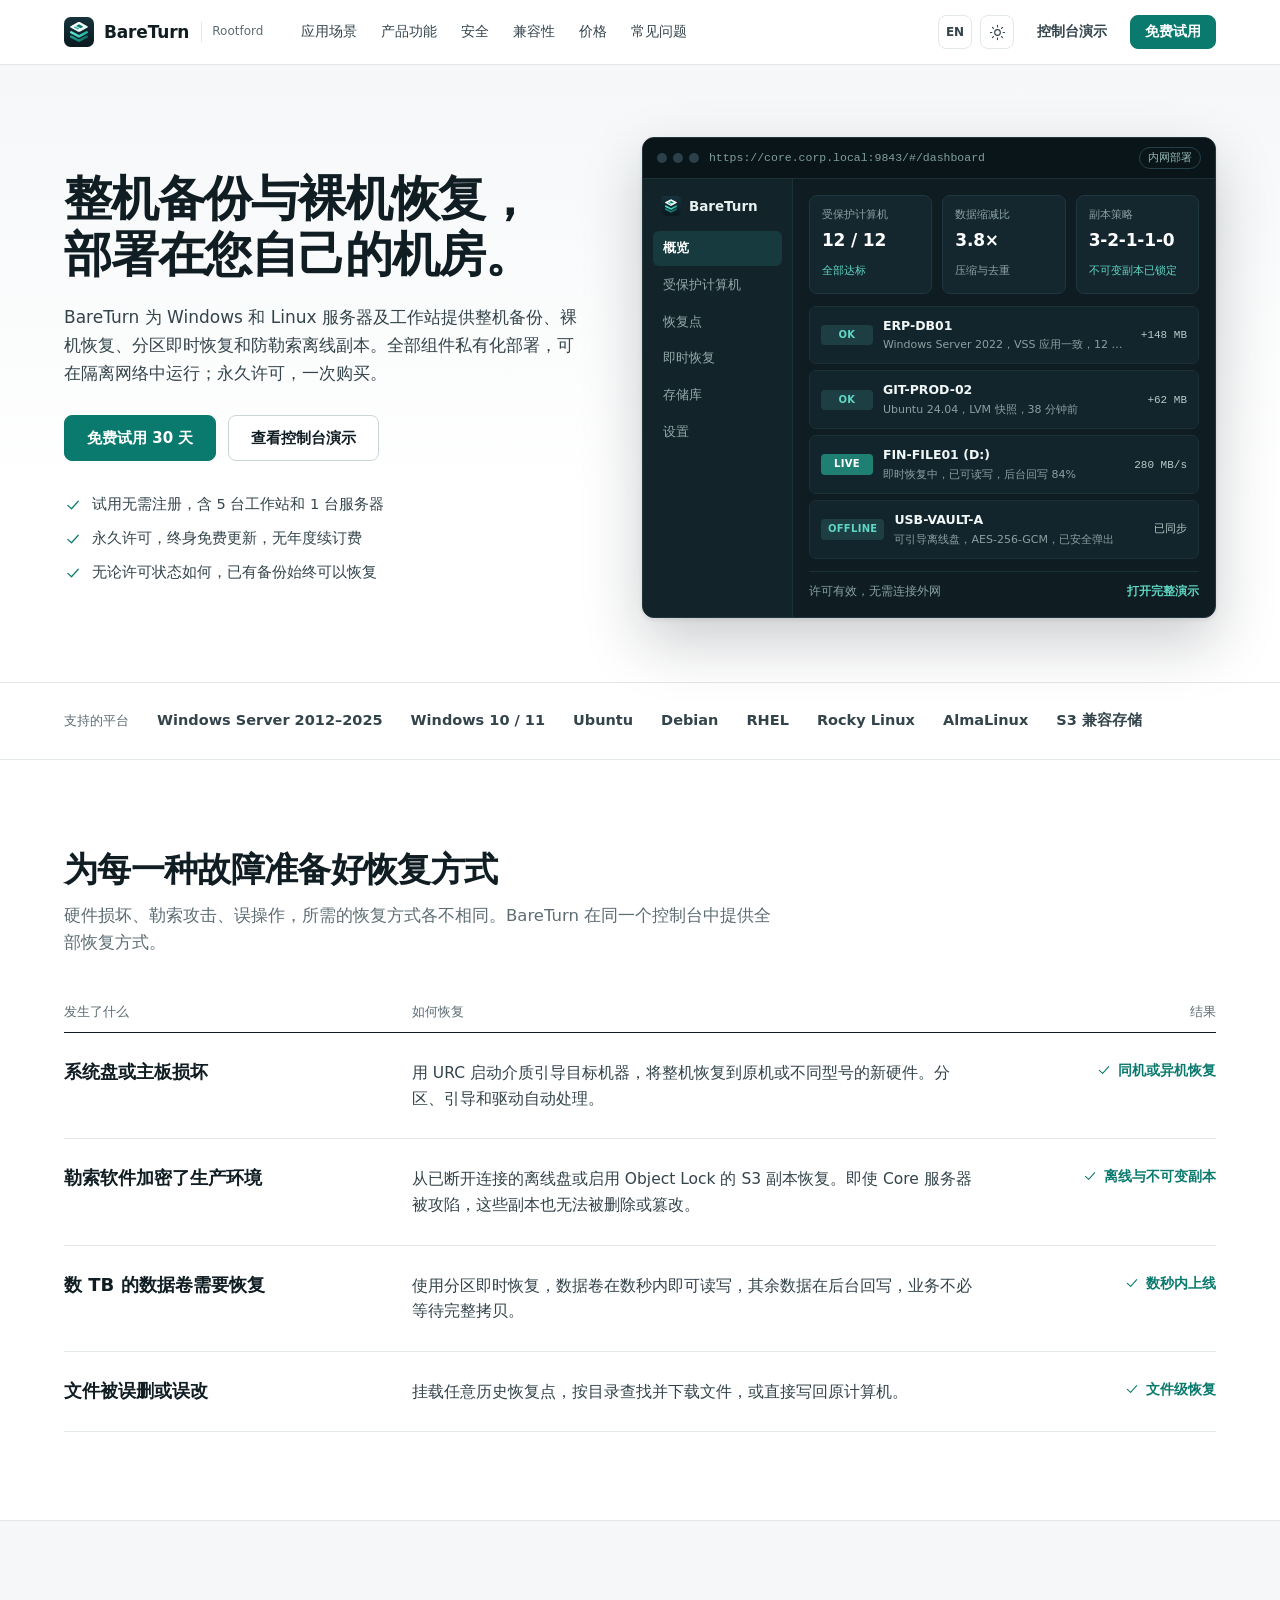
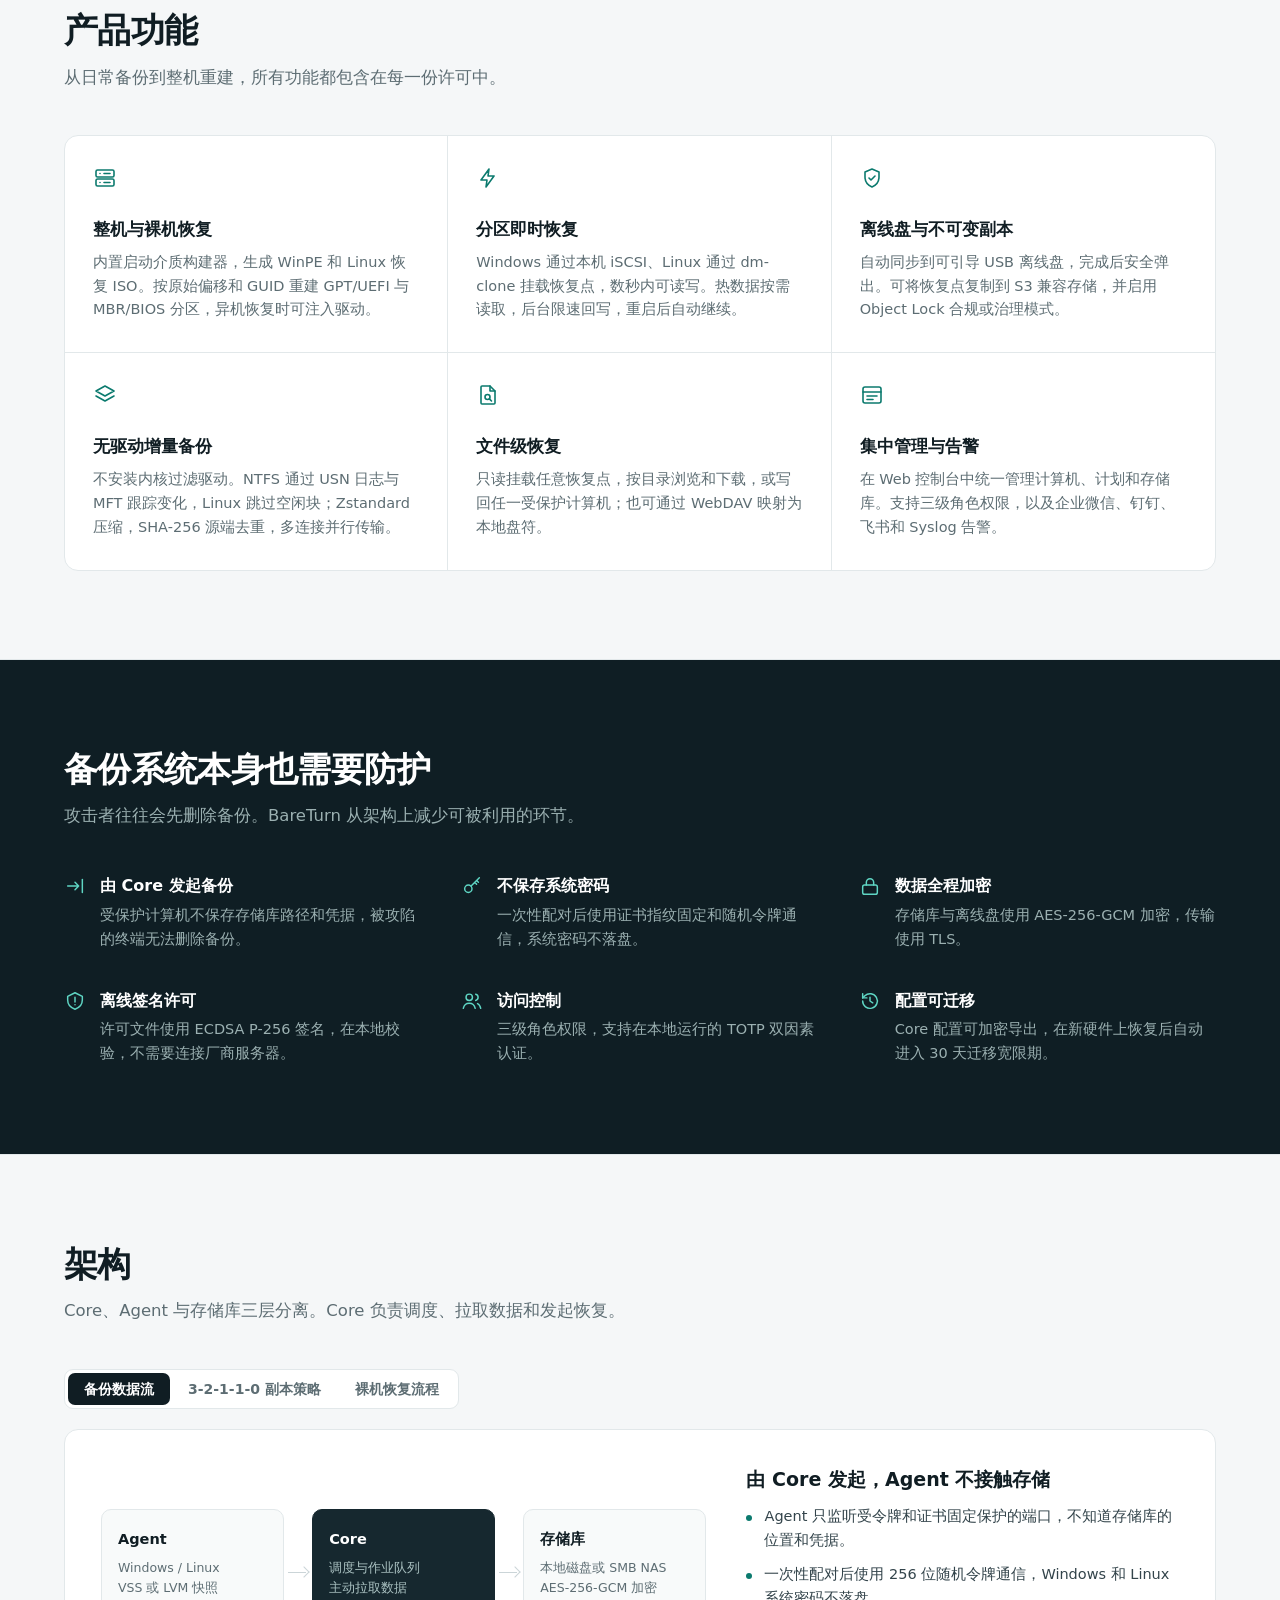
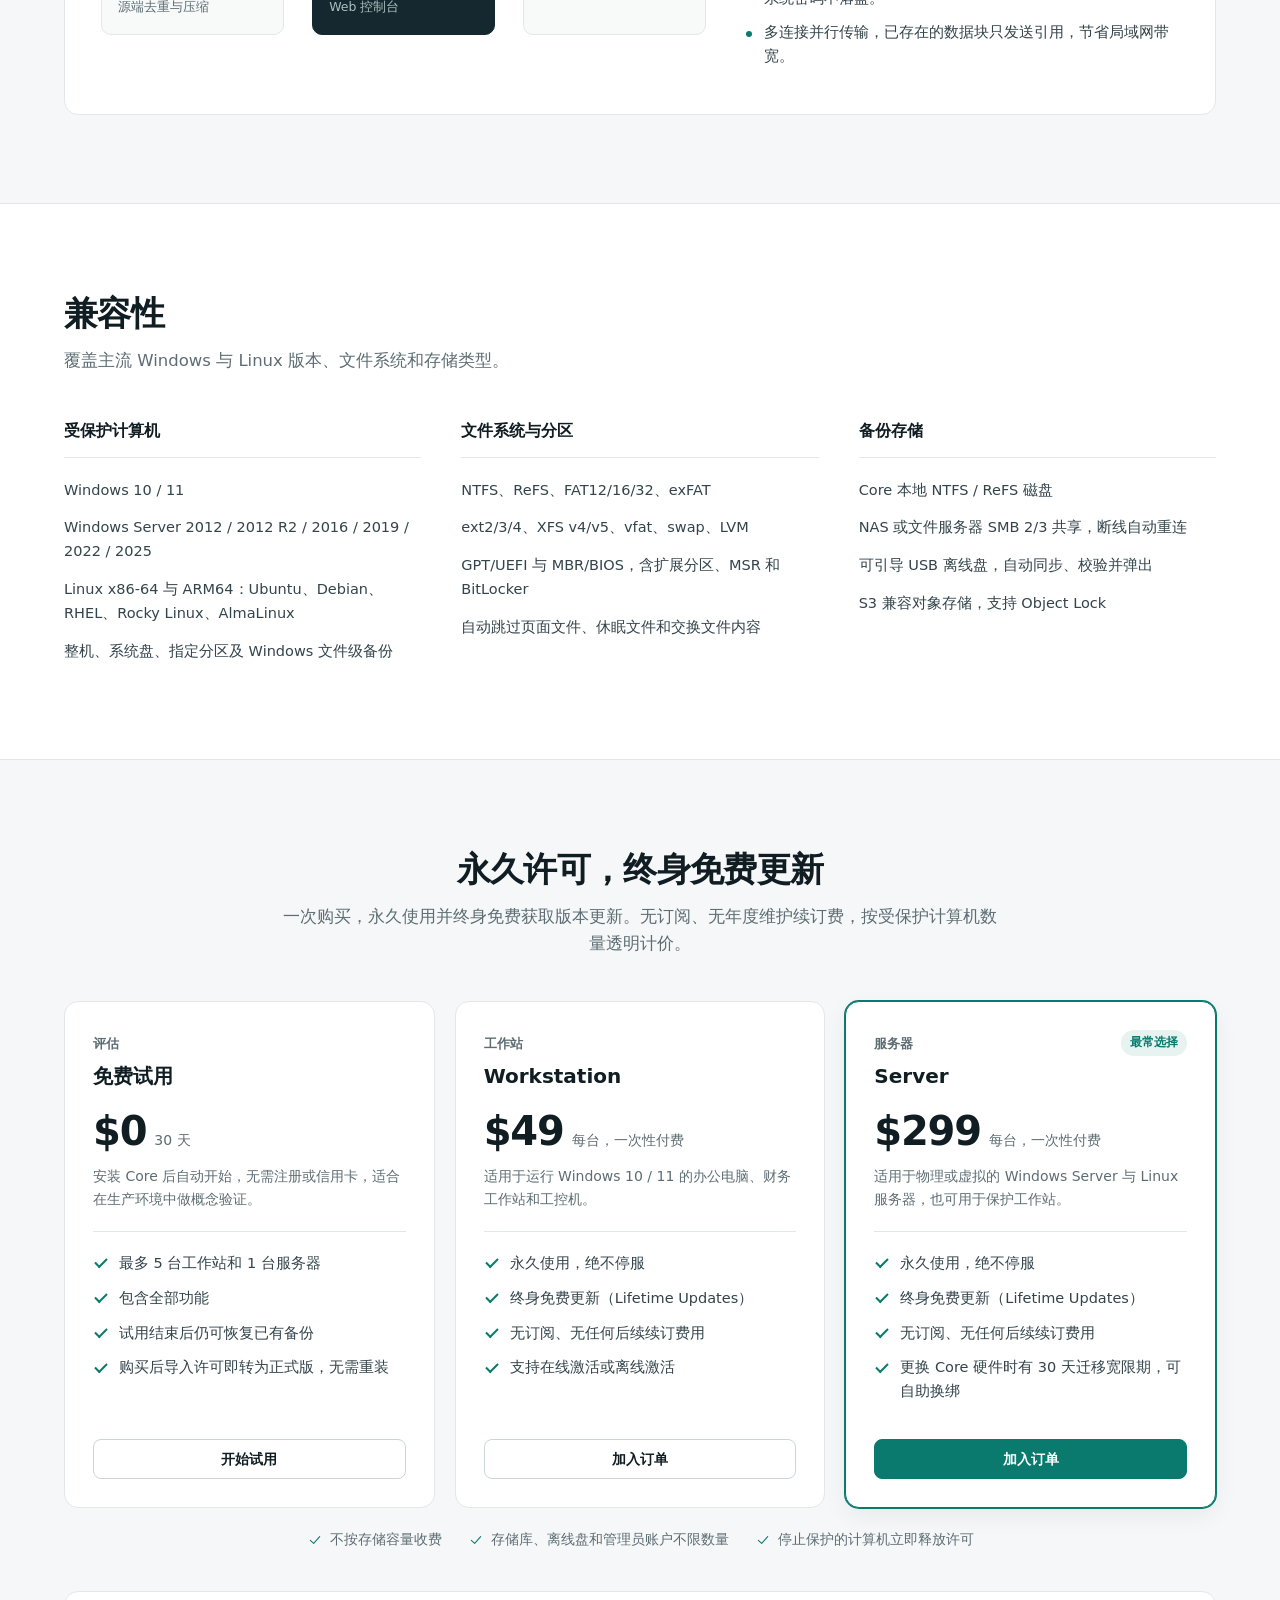
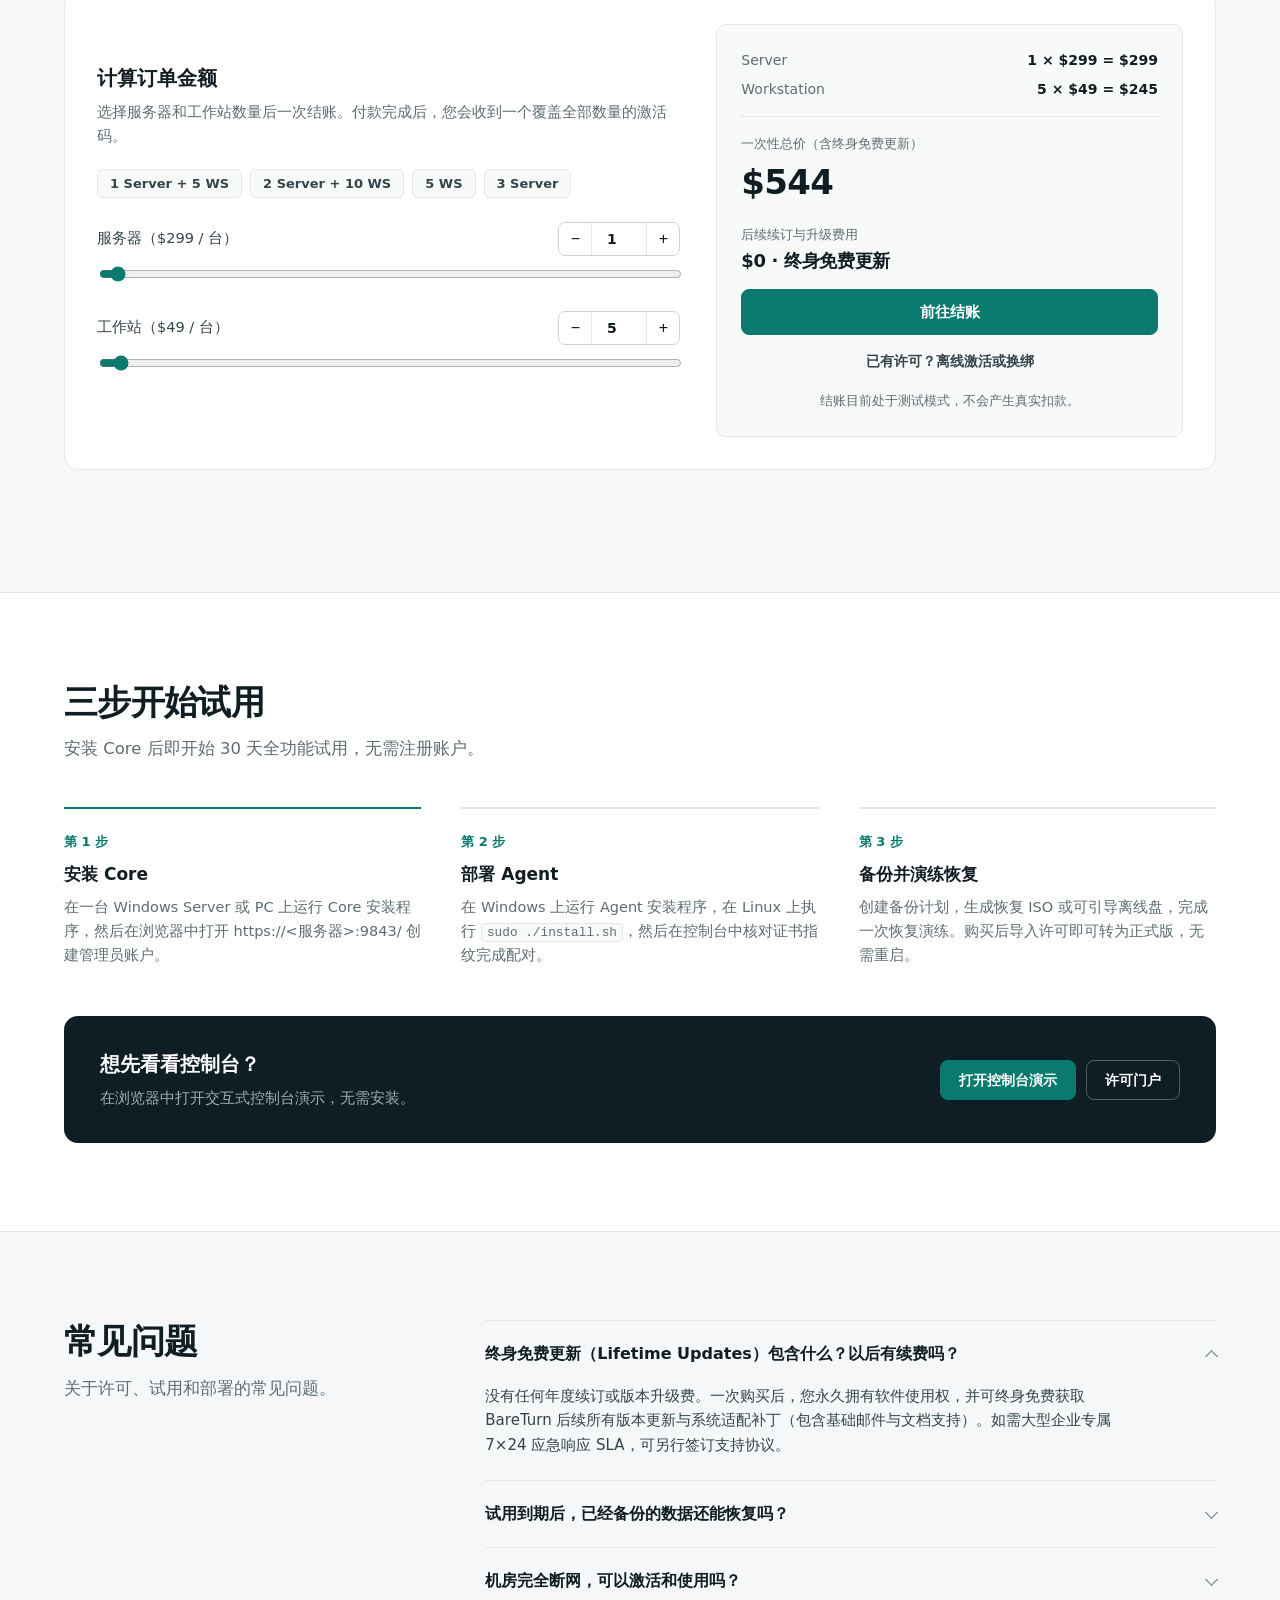
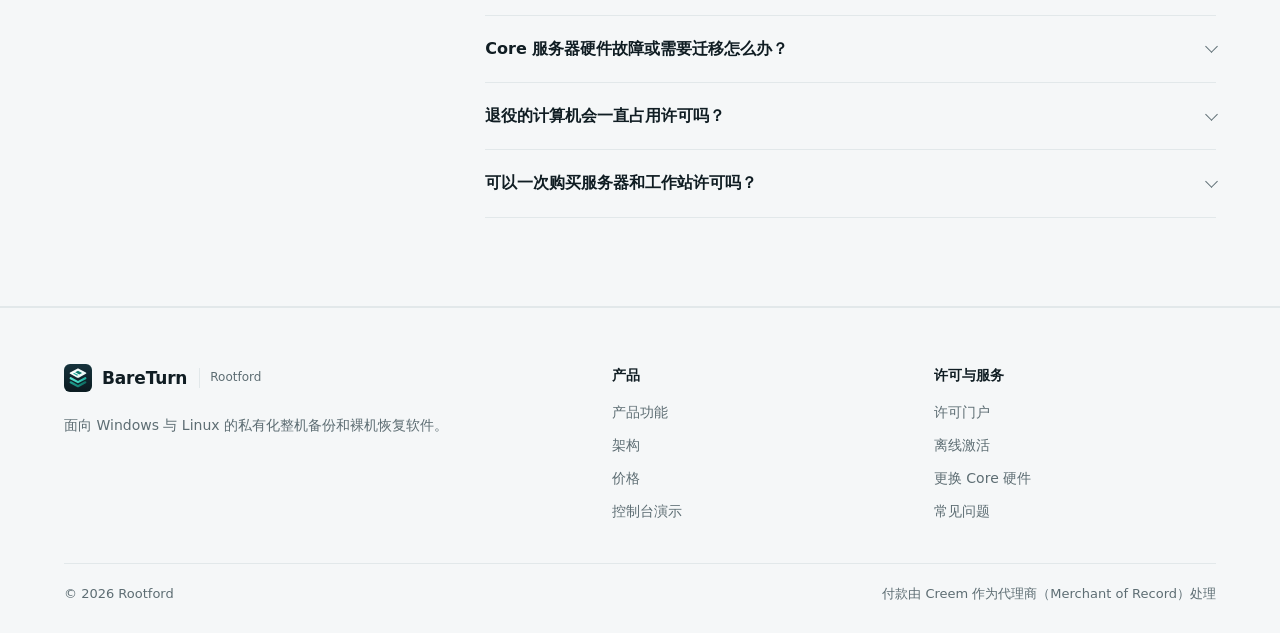
==== commit 42e3ada6: "Switch pricing to Perpetual License with Lifetime Updates (zero renewal fees)" ====
--- a/index.html
+++ b/index.html
@@ -66,7 +66,7 @@
           </div>
           <ul class="hero-facts">
             <li><svg class="ico"><use href="#i-check"/></svg><span data-i18n="hero.f1">试用无需注册，含 5 台工作站和 1 台服务器</span></li>
-            <li><svg class="ico"><use href="#i-check"/></svg><span data-i18n="hero.f2">维护期结束后，软件继续正常备份和恢复</span></li>
+            <li><svg class="ico"><use href="#i-check"/></svg><span data-i18n="hero.f2">永久许可，终身免费更新，无年度续订费</span></li>
             <li><svg class="ico"><use href="#i-check"/></svg><span data-i18n="hero.f3">无论许可状态如何，已有备份始终可以恢复</span></li>
           </ul>
         </div>
@@ -276,8 +276,8 @@
     <section class="section alt" id="pricing">
       <div class="container">
         <div class="section-head center">
-          <h2 data-i18n="price.title">永久许可，按计算机计价</h2>
-          <p data-i18n="price.sub">一次购买，永久使用。首年包含版本更新与技术支持，之后可按购买价的 20% 每年续订；不续订也可以继续使用当前版本。</p>
+          <h2 data-i18n="price.title">永久许可，终身免费更新</h2>
+          <p data-i18n="price.sub">一次购买，永久使用并终身免费获取版本更新。无订阅、无年度维护续订费，按受保护计算机数量透明计价。</p>
         </div>
 
         <div class="pricing-grid">
@@ -305,9 +305,9 @@
               <p class="pc-desc" data-i18n="price.t1.desc">适用于运行 Windows 10 / 11 的办公电脑、财务工作站和工控机。</p>
             </div>
             <ul class="pc-list">
-              <li data-i18n="price.t1.f1">永久使用所购版本</li>
-              <li data-i18n="price.t1.f2">首年版本更新与技术支持</li>
-              <li data-i18n="price.t1.f3">之后可选续订：$9.80 / 年</li>
+              <li data-i18n="price.t1.f1">永久使用，绝不停服</li>
+              <li data-i18n="price.t1.f2">终身免费更新（Lifetime Updates）</li>
+              <li data-i18n="price.t1.f3">无订阅、无任何后续续订费用</li>
               <li data-i18n="price.t1.f4">支持在线激活或离线激活</li>
             </ul>
             <div class="buy-inline"><button class="btn full" type="button" data-add-seat="ws,1" data-i18n="price.addWs">加入订单</button></div>
@@ -322,9 +322,9 @@
               <p class="pc-desc" data-i18n="price.t2.desc">适用于物理或虚拟的 Windows Server 与 Linux 服务器，也可用于保护工作站。</p>
             </div>
             <ul class="pc-list">
-              <li data-i18n="price.t2.f1">永久使用所购版本</li>
-              <li data-i18n="price.t2.f2">首年版本更新与技术支持</li>
-              <li data-i18n="price.t2.f3">之后可选续订：$59.80 / 年</li>
+              <li data-i18n="price.t2.f1">永久使用，绝不停服</li>
+              <li data-i18n="price.t2.f2">终身免费更新（Lifetime Updates）</li>
+              <li data-i18n="price.t2.f3">无订阅、无任何后续续订费用</li>
               <li data-i18n="price.t2.f4">更换 Core 硬件时有 30 天迁移宽限期，可自助换绑</li>
             </ul>
             <div class="buy-inline"><button class="btn primary full" type="button" data-add-seat="srv,1" data-i18n="price.addSrv">加入订单</button></div>
@@ -376,16 +376,16 @@
               <div class="bd-row"><span>Workstation</span><b id="bd-ws">5 × $49 = $245</b></div>
             </div>
             <div class="calc-stat">
-              <small data-i18n="calc.total">一次性总价（含首年更新与支持）</small>
+              <small data-i18n="calc.total">一次性总价（含终身免费更新）</small>
               <strong id="calc-total">$544</strong>
             </div>
             <div class="calc-stat sub-stat">
-              <small data-i18n="calc.maint">第二年起可选维护续订</small>
-              <strong id="calc-maint">$108.80 / 年</strong>
+              <small data-i18n="calc.maint">后续续订与升级费用</small>
+              <strong id="calc-maint" data-i18n="calc.maintVal">$0 · 终身免费更新</strong>
             </div>
             <div class="calc-actions">
               <button type="button" class="btn primary lg full" id="btn-bundle-checkout" data-i18n="calc.buy">前往结账</button>
-              <a class="btn sm ghost full" href="https://bareturn-licensing-portal.nykko-lin.workers.dev/" target="_blank" rel="noopener" data-i18n="calc.portal">已有许可？续订或离线激活</a>
+              <a class="btn sm ghost full" href="https://bareturn-licensing-portal.nykko-lin.workers.dev/" target="_blank" rel="noopener" data-i18n="calc.portal">已有许可？离线激活或换绑</a>
               <p class="calc-note" id="calc-note"></p>
             </div>
           </div>
@@ -438,8 +438,8 @@
         </div>
         <div class="faq-list">
           <details open>
-            <summary data-i18n="faq.q1">维护期到期后，软件还能继续备份吗？</summary>
-            <p data-i18n="faq.a1">可以。许可是永久的：首年维护期结束后，已安装的版本会继续正常执行备份和恢复。只有在需要升级到维护期之后发布的版本，或需要技术支持时，才需要按购买价的 20% 续订一年。</p>
+            <summary data-i18n="faq.q1">终身免费更新（Lifetime Updates）包含什么？以后有续费吗？</summary>
+            <p data-i18n="faq.a1">没有任何年度续订或版本升级费。一次购买后，您永久拥有软件使用权，并可终身免费获取 BareTurn 后续所有版本更新与系统适配补丁（包含基础邮件与文档支持）。如需大型企业专属 7×24 应急响应 SLA，可另行签订支持协议。</p>
           </details>
           <details>
             <summary data-i18n="faq.q2">试用到期后，已经备份的数据还能恢复吗？</summary>
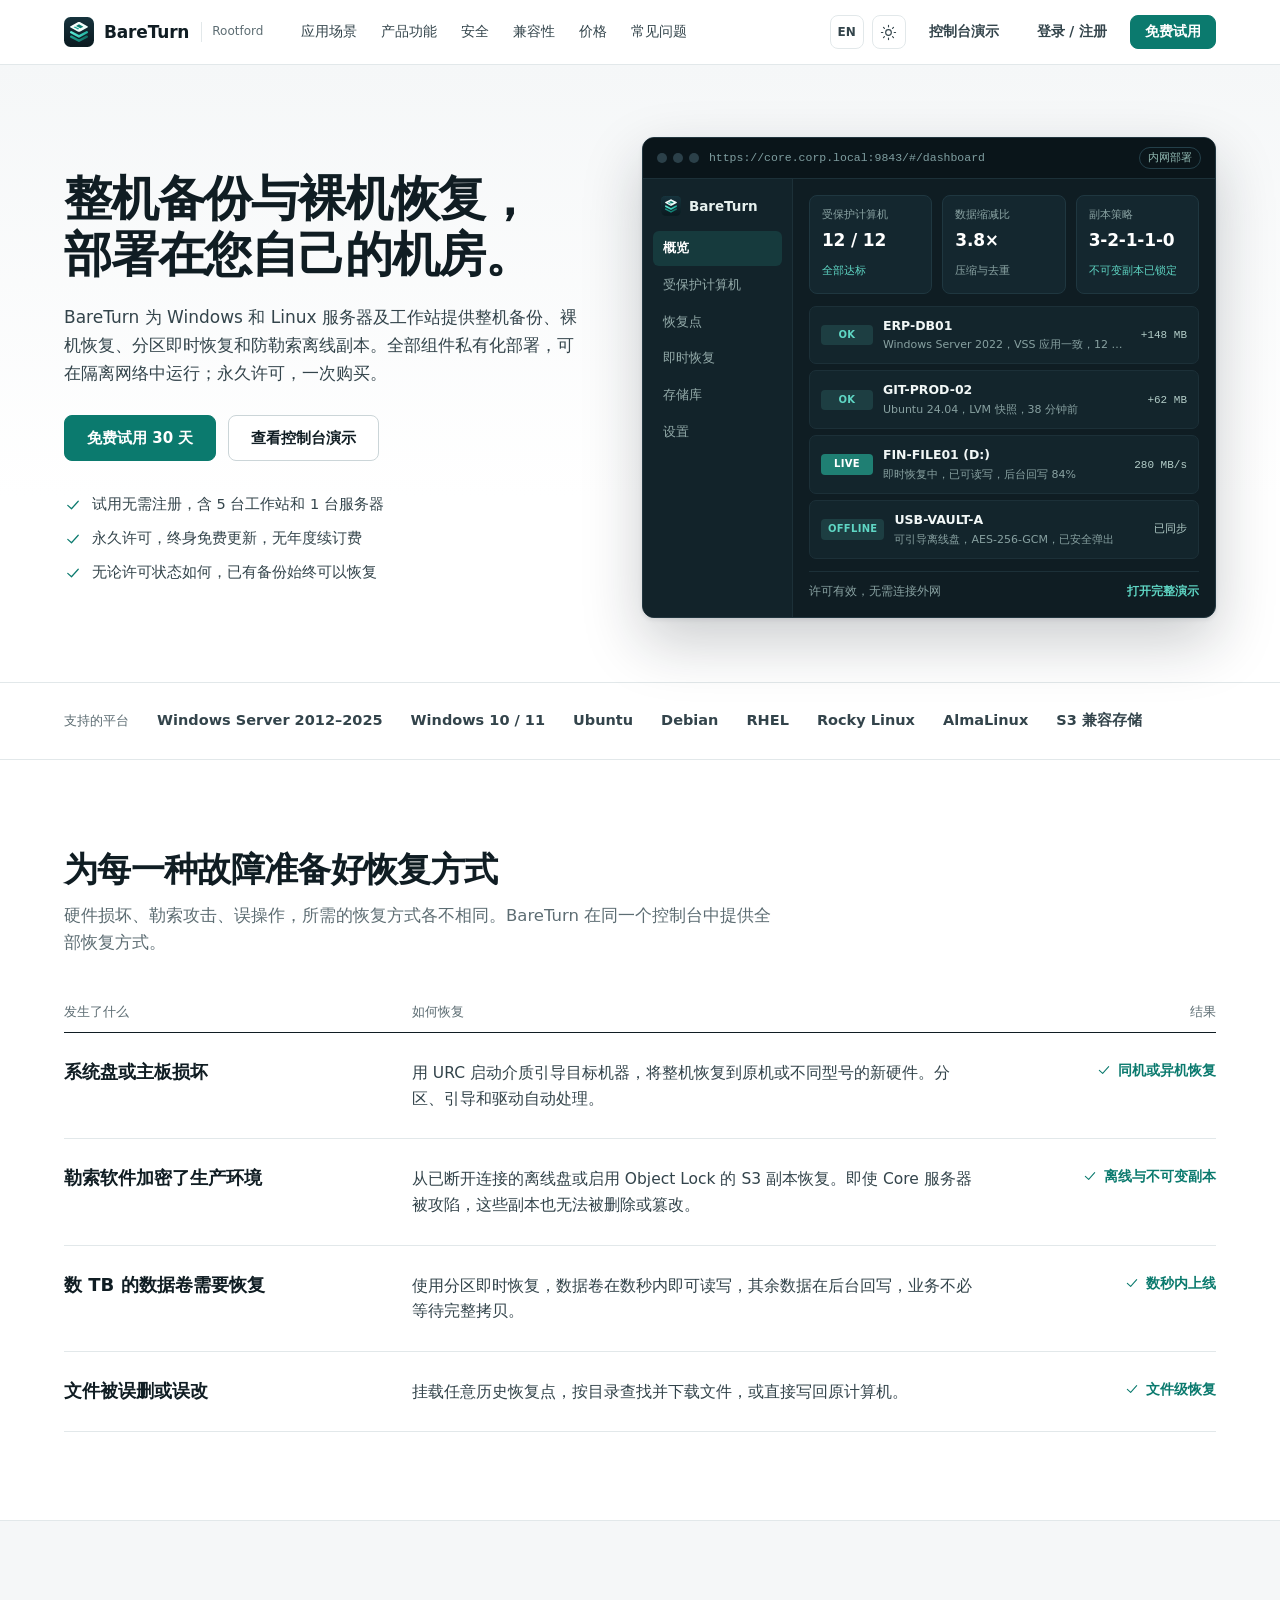
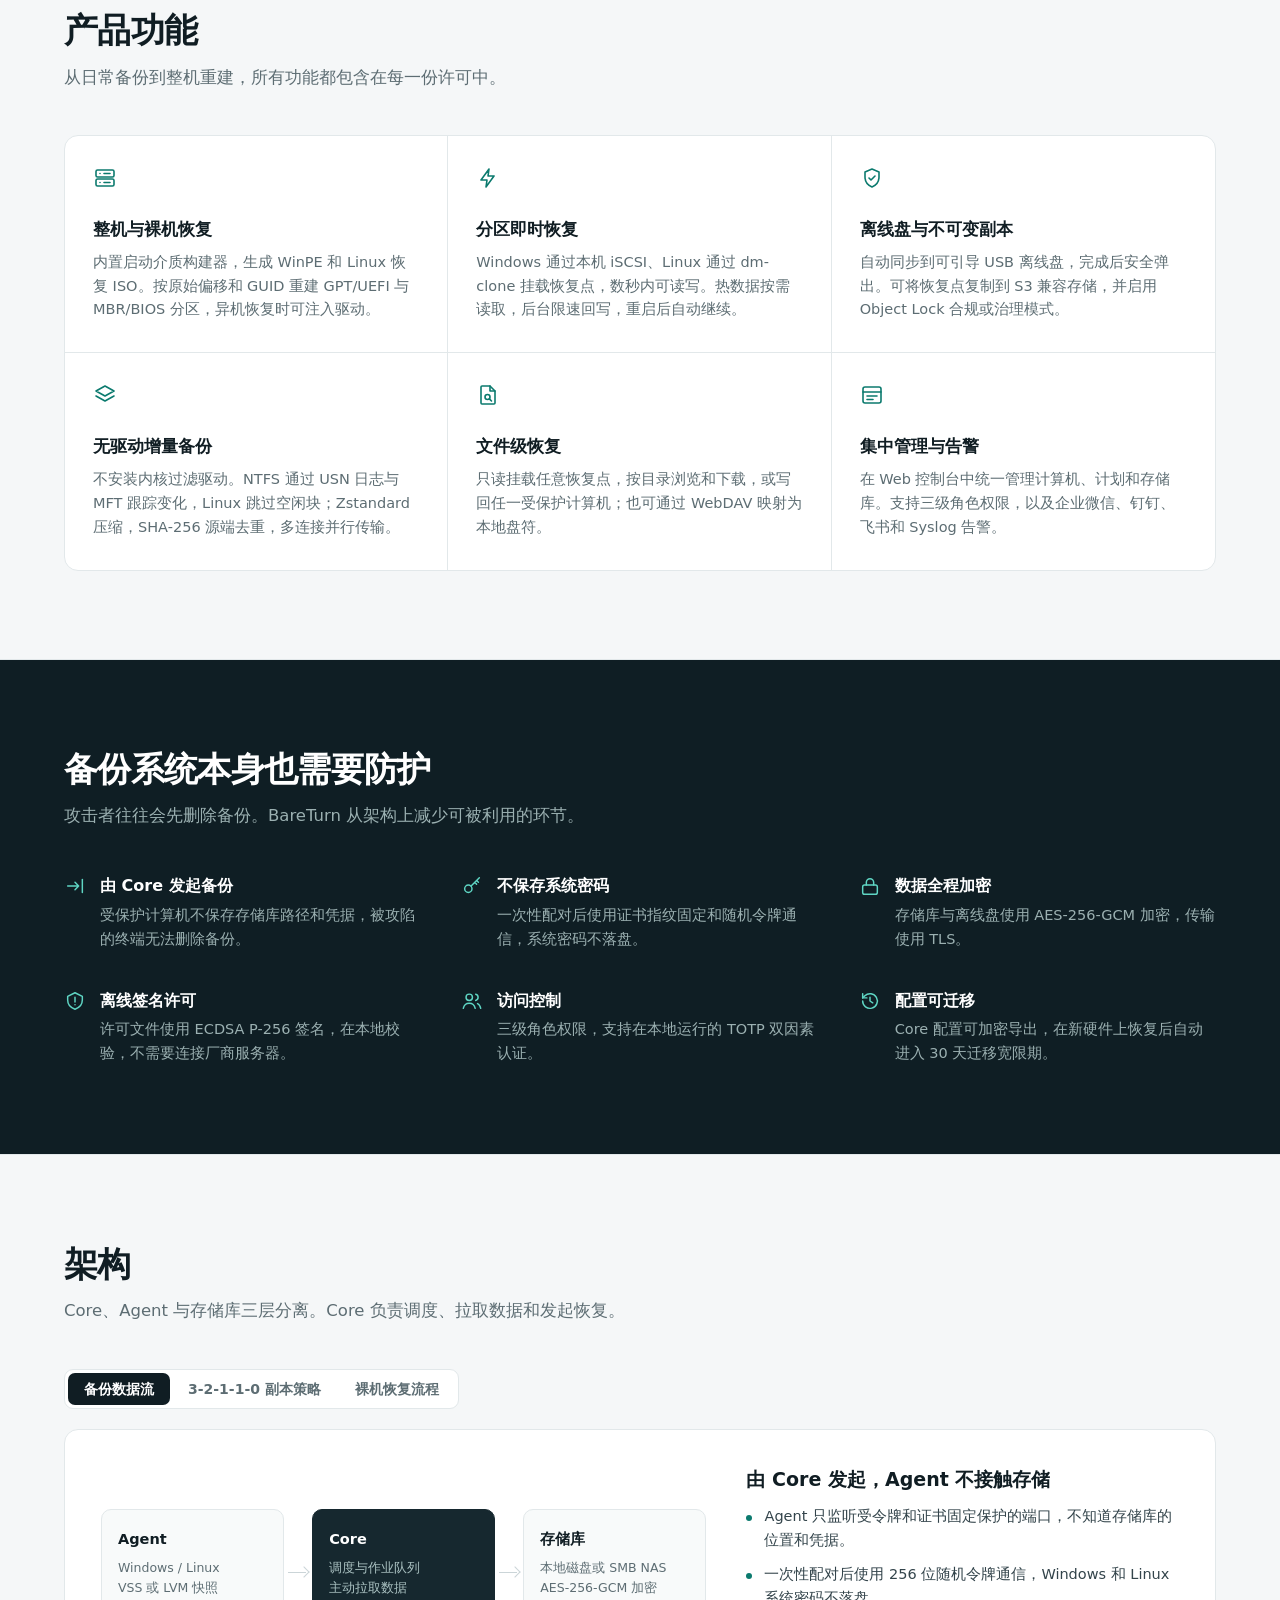
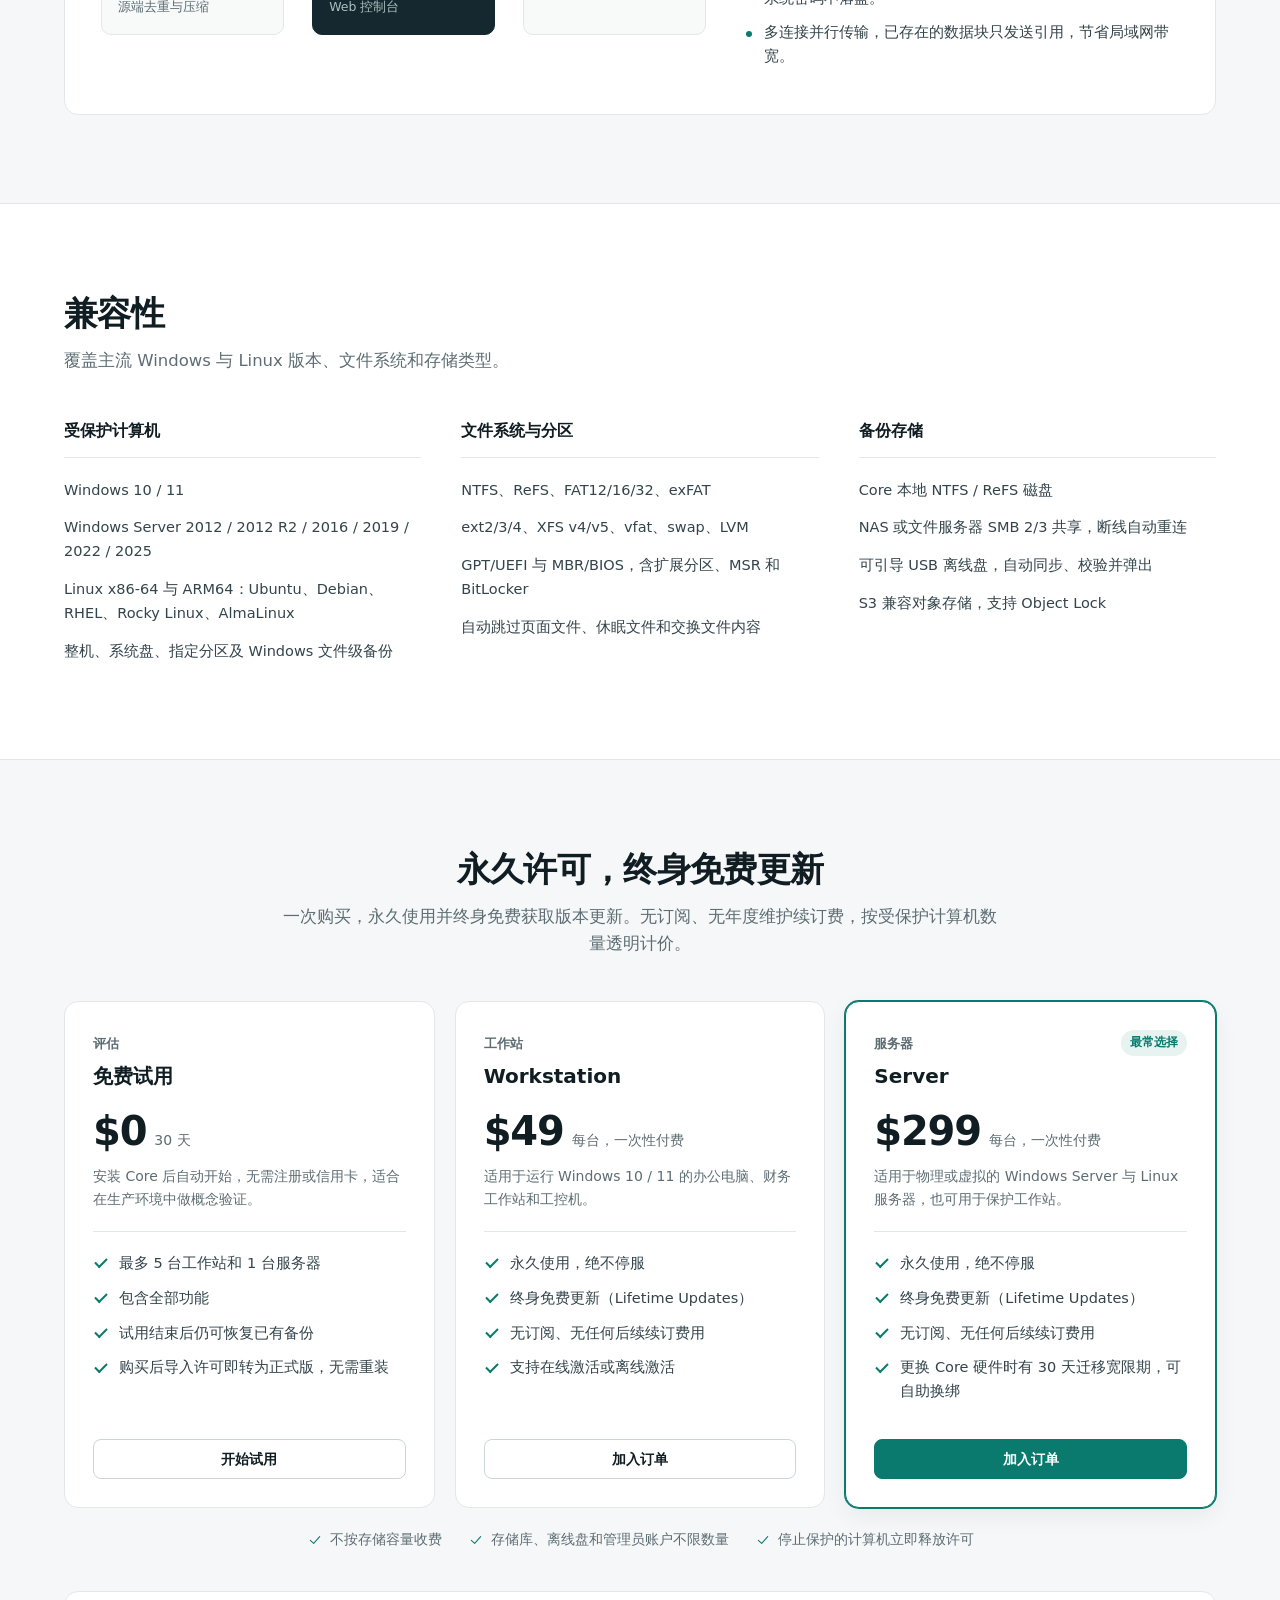
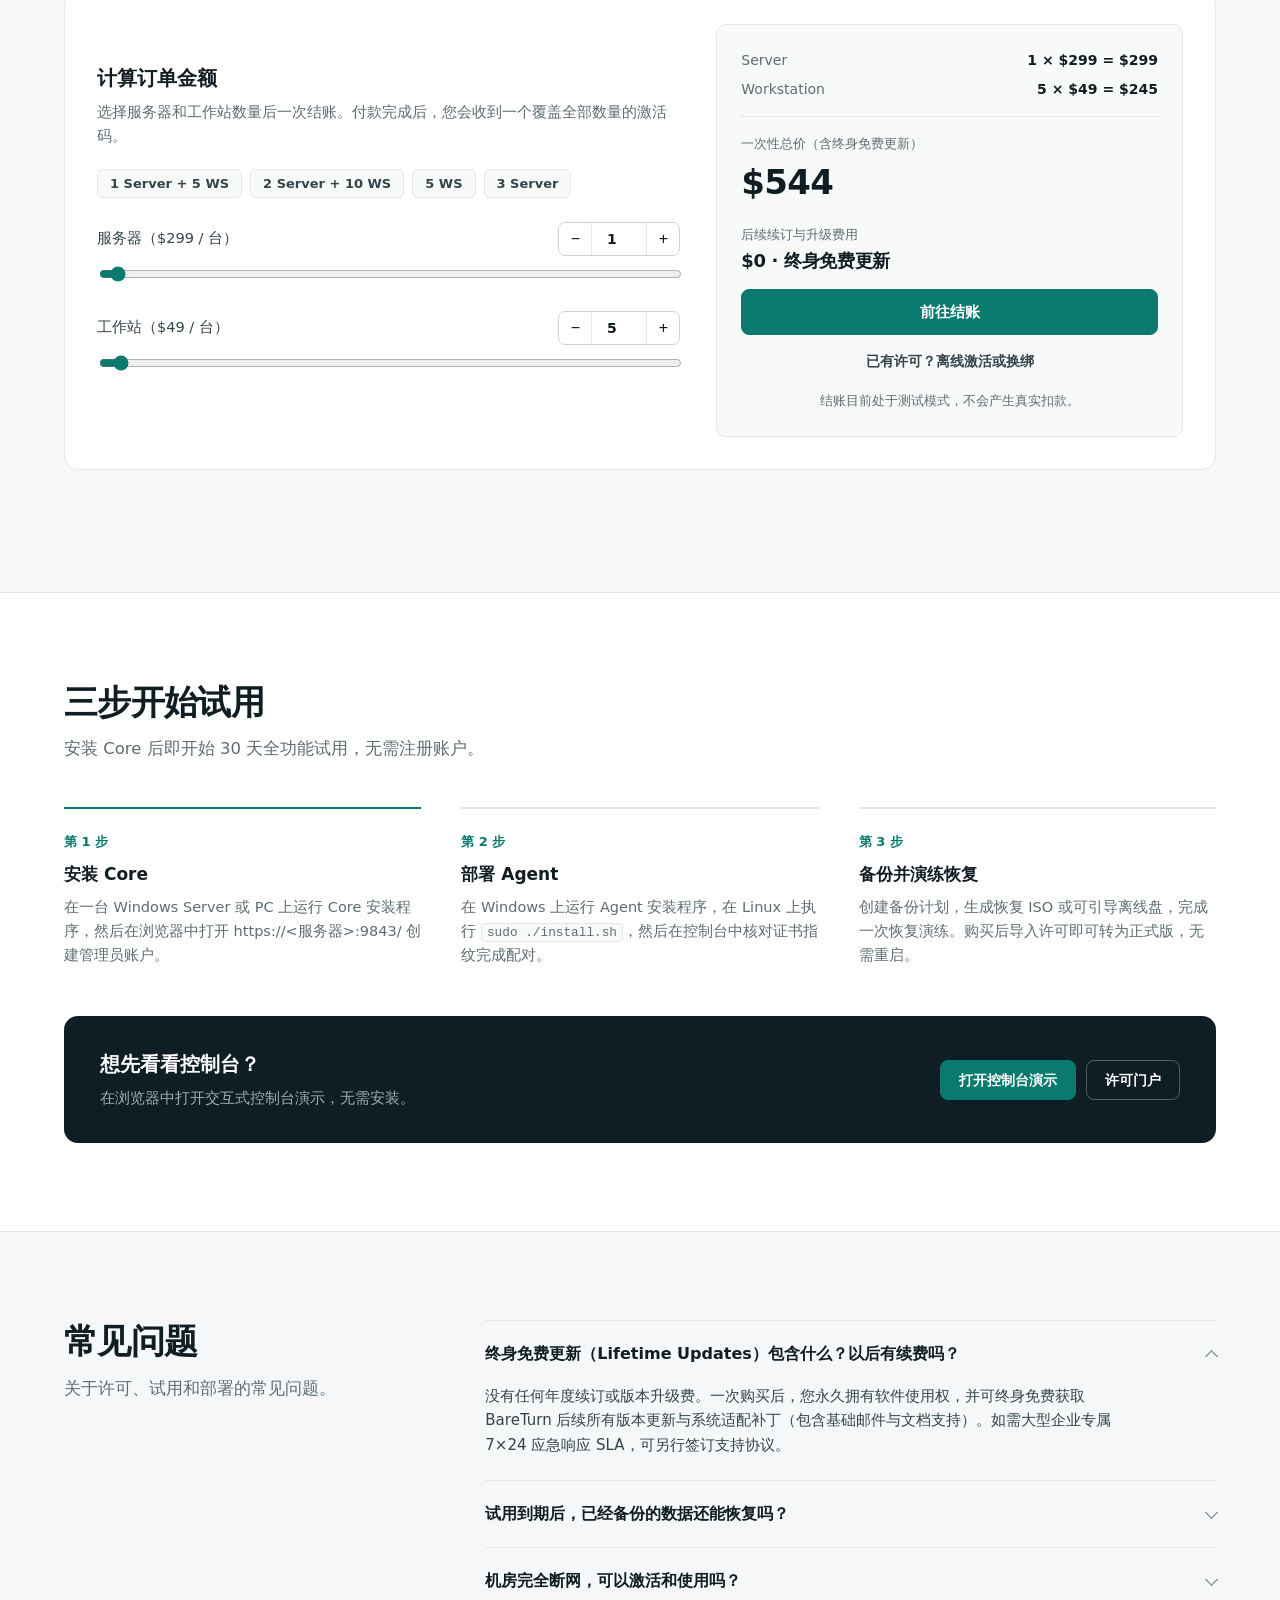
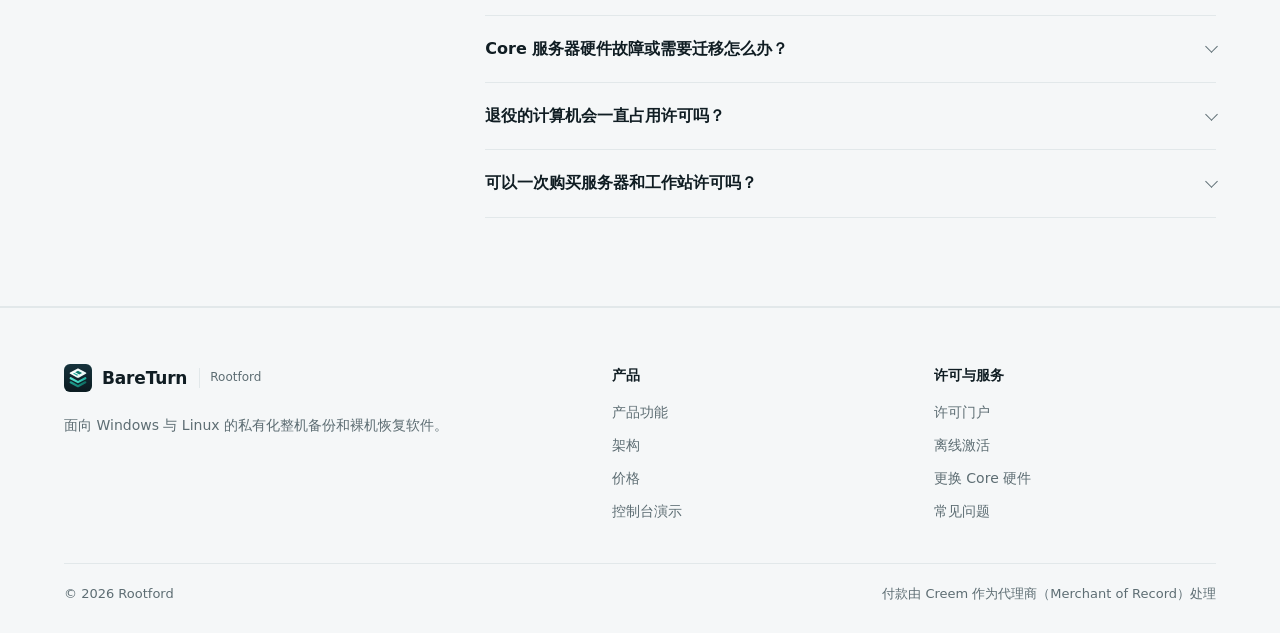
==== commit 7018f80f: "Add user registration/login, customer portal, and admin management console" ====
--- a/index.html
+++ b/index.html
@@ -49,6 +49,7 @@
         <button class="icon-btn" id="lang-toggle" type="button" aria-label="Switch language">EN</button>
         <button class="icon-btn" id="theme-toggle" type="button" aria-label="Toggle dark mode"><svg class="ico"><use href="#i-sun"/></svg></button>
         <a class="btn sm ghost hide-sm" href="demo.html" target="_blank" rel="noopener" data-i18n="nav.demo">控制台演示</a>
+        <a class="btn sm ghost" id="nav-auth-btn" href="login.html" data-i18n="nav.login">登录 / 注册</a>
         <a class="btn sm primary" href="#download" data-i18n="nav.cta">免费试用</a>
       </div>
     </div>
@@ -496,6 +497,7 @@
     </div>
   </footer>
 
+  <script src="portal-common.js"></script>
   <script src="app.js"></script>
 </body>
 </html>
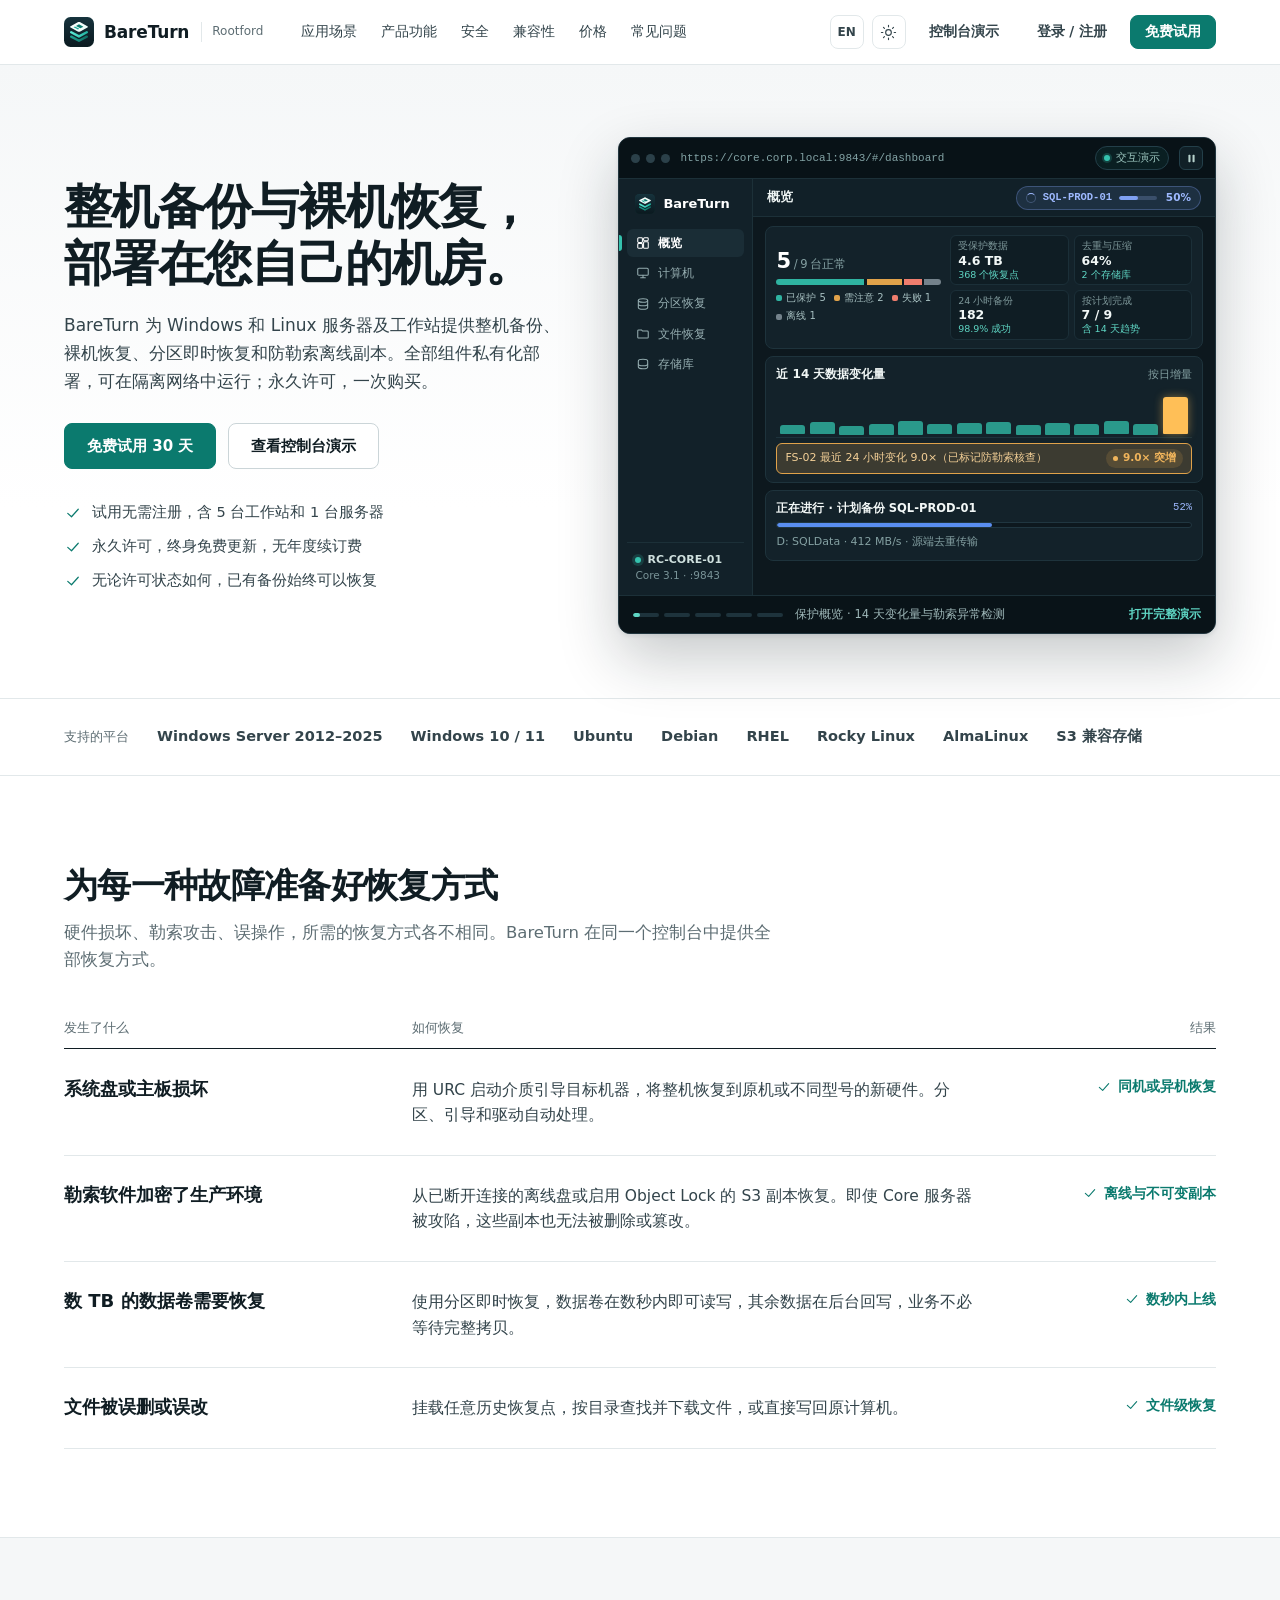
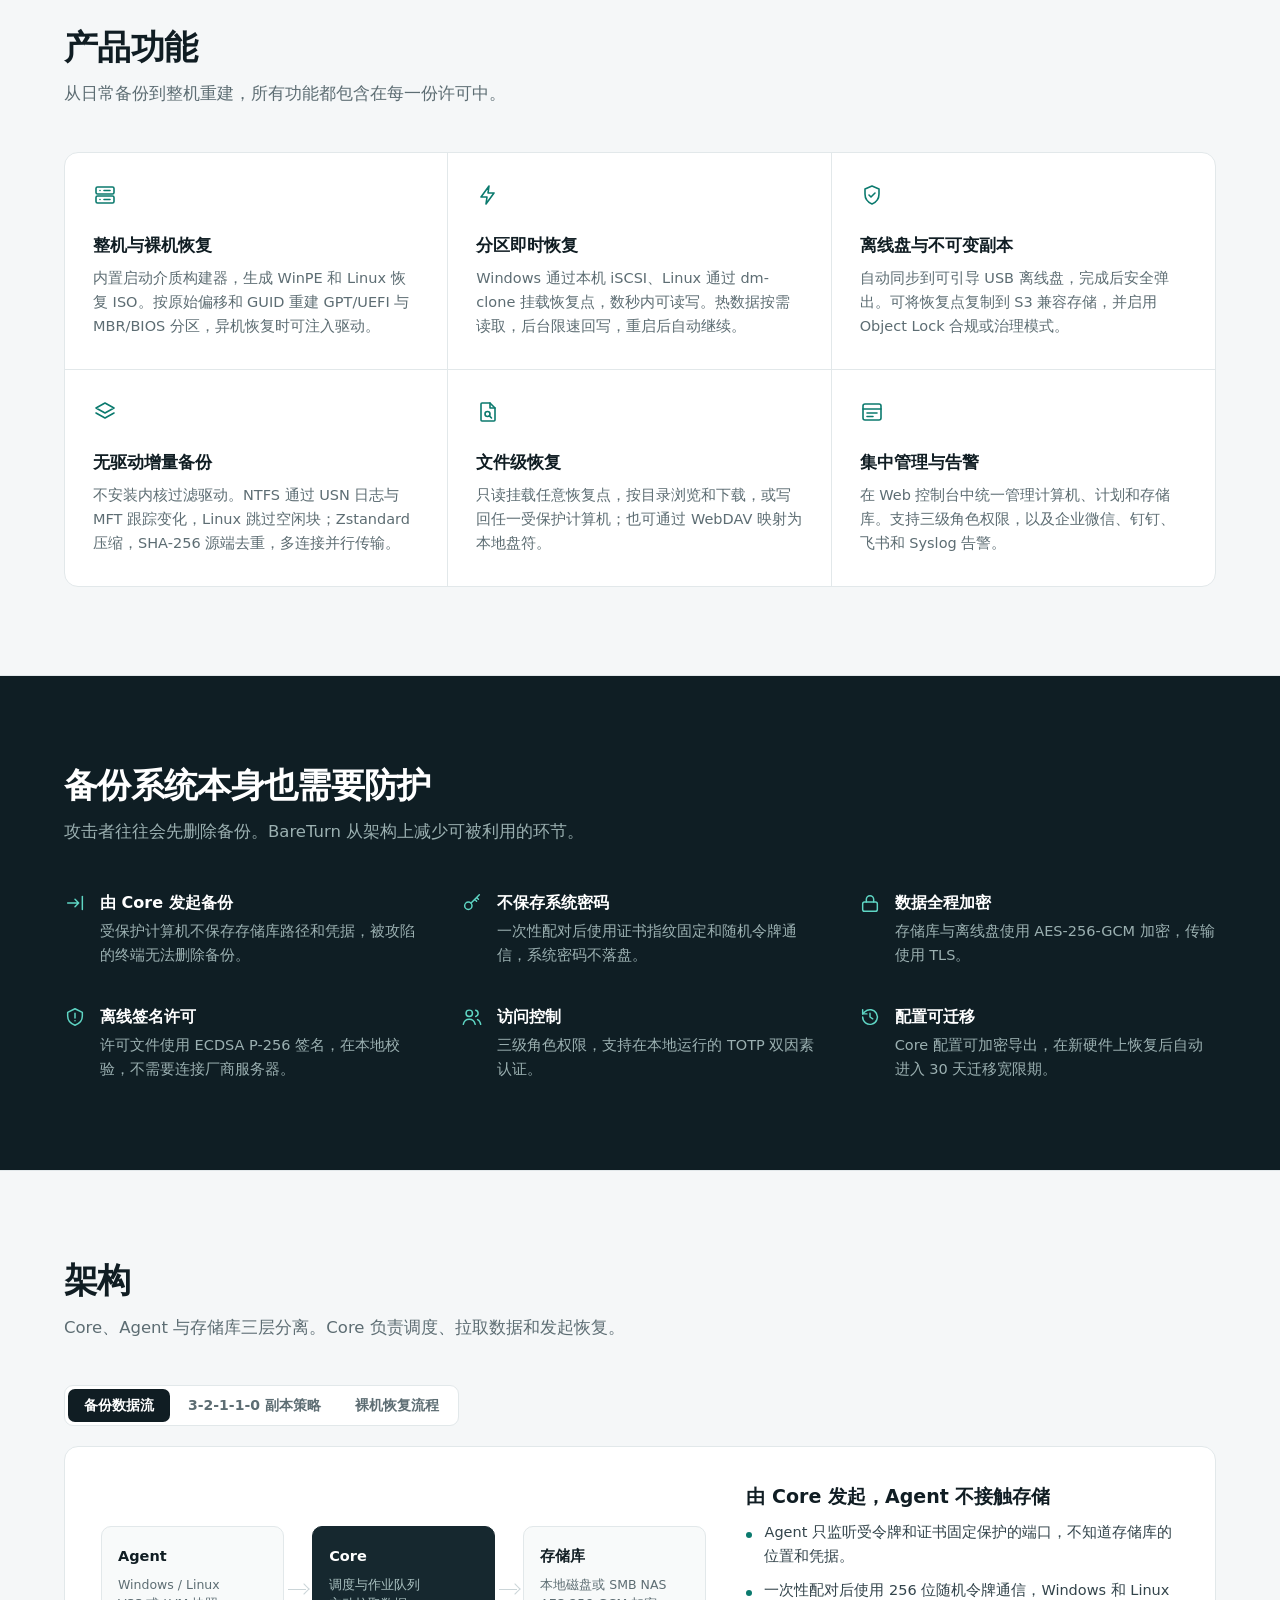
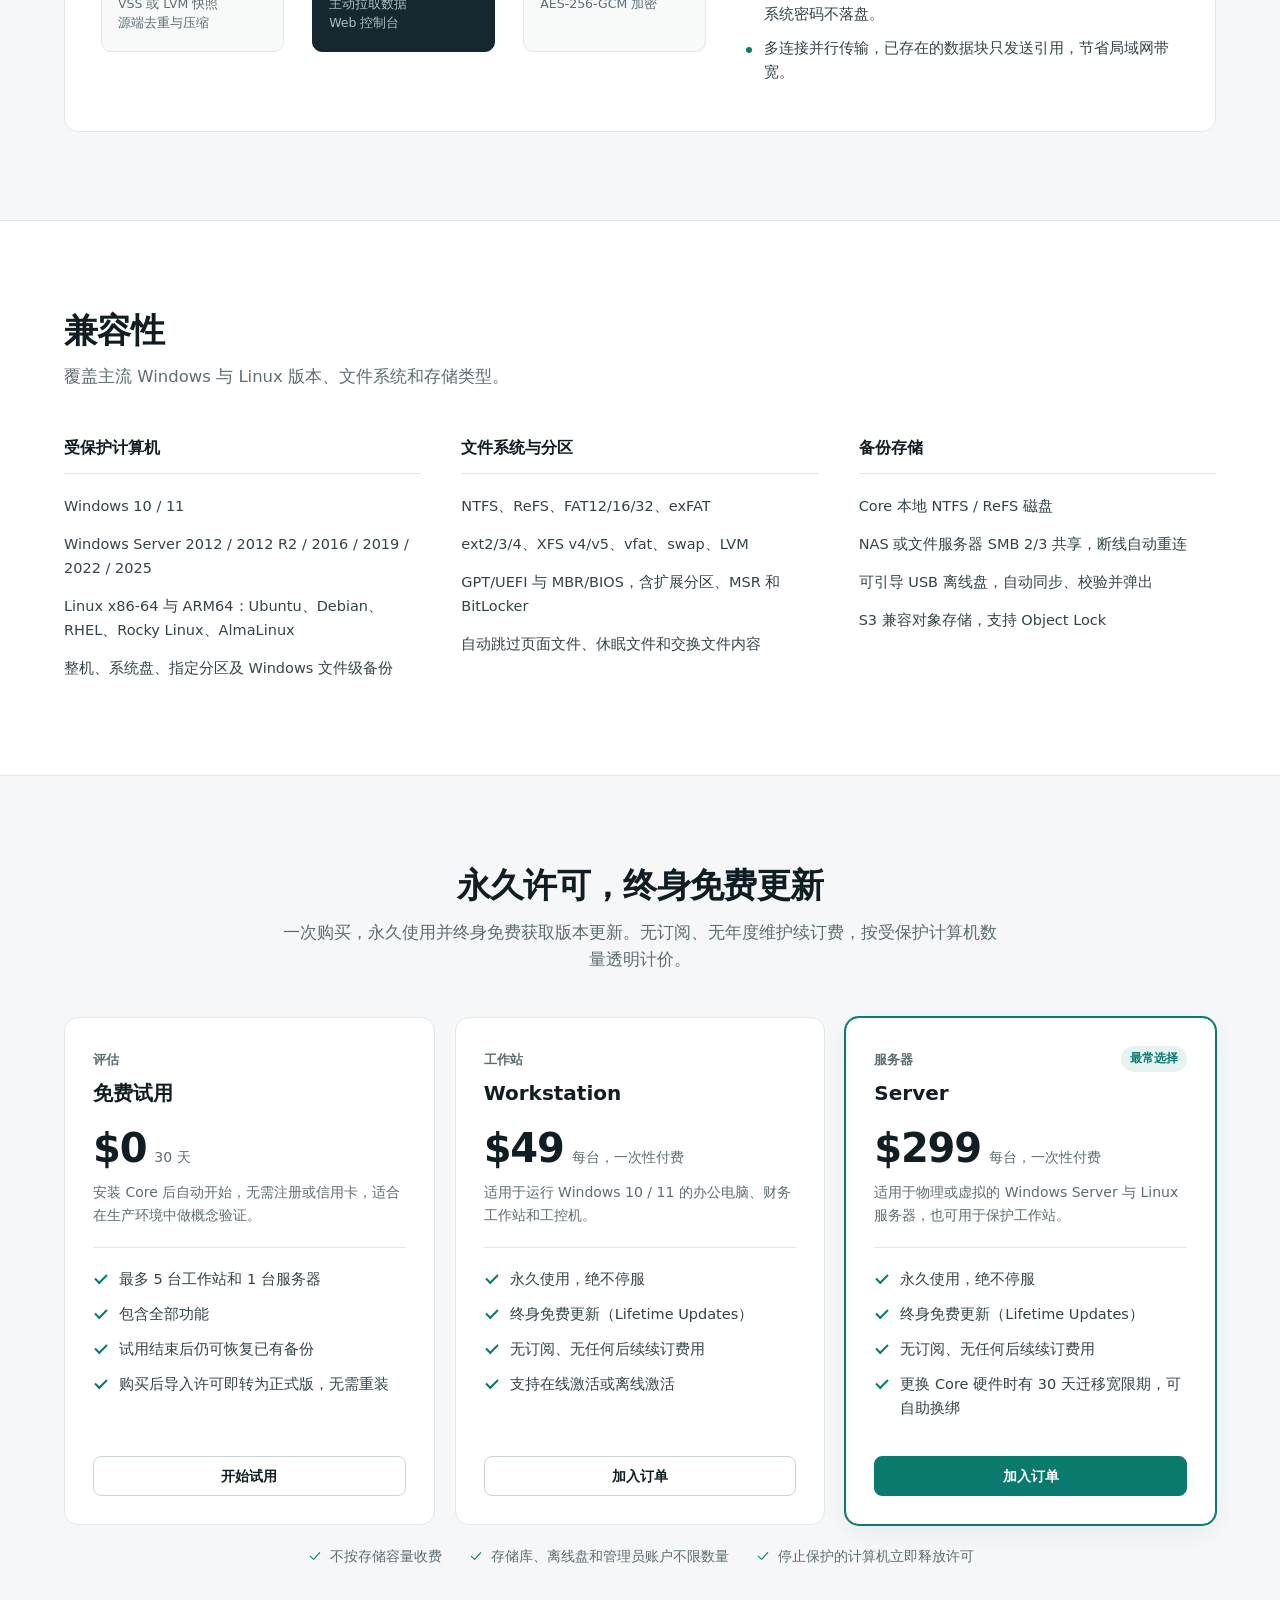
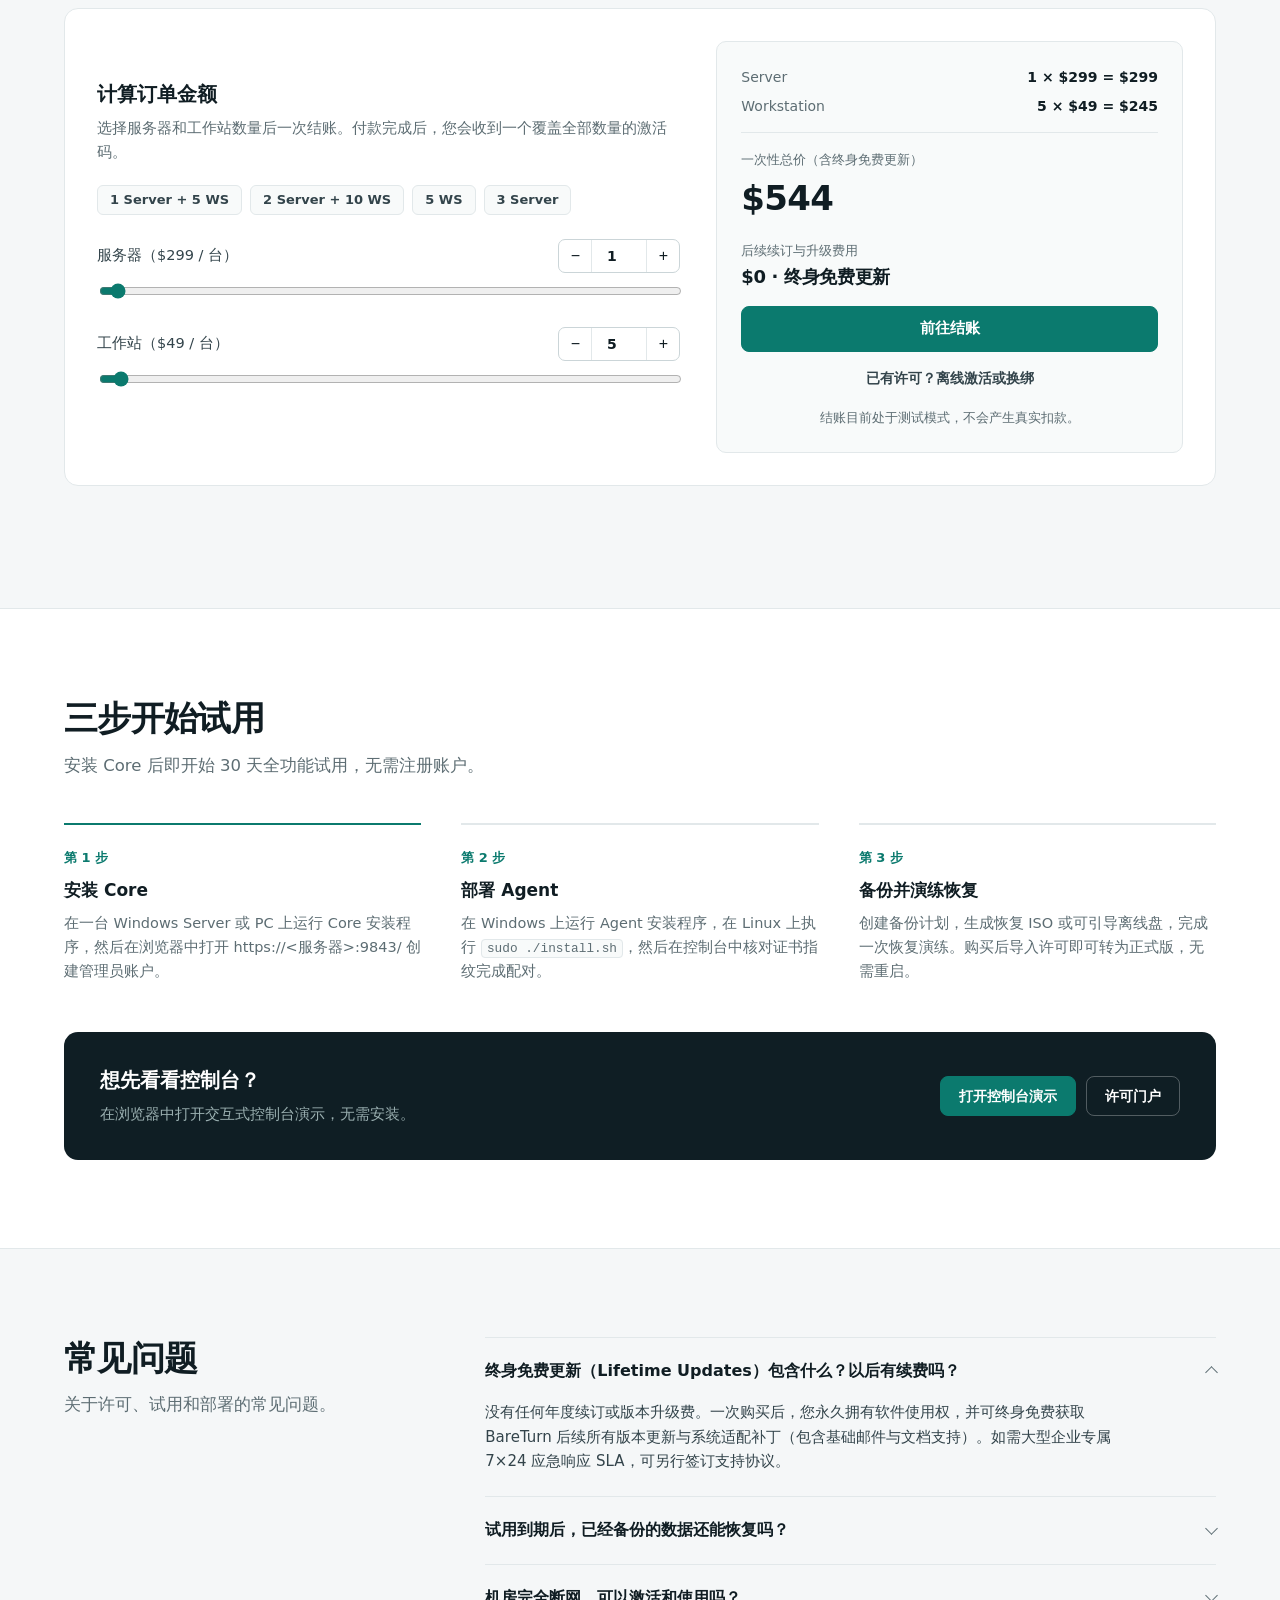
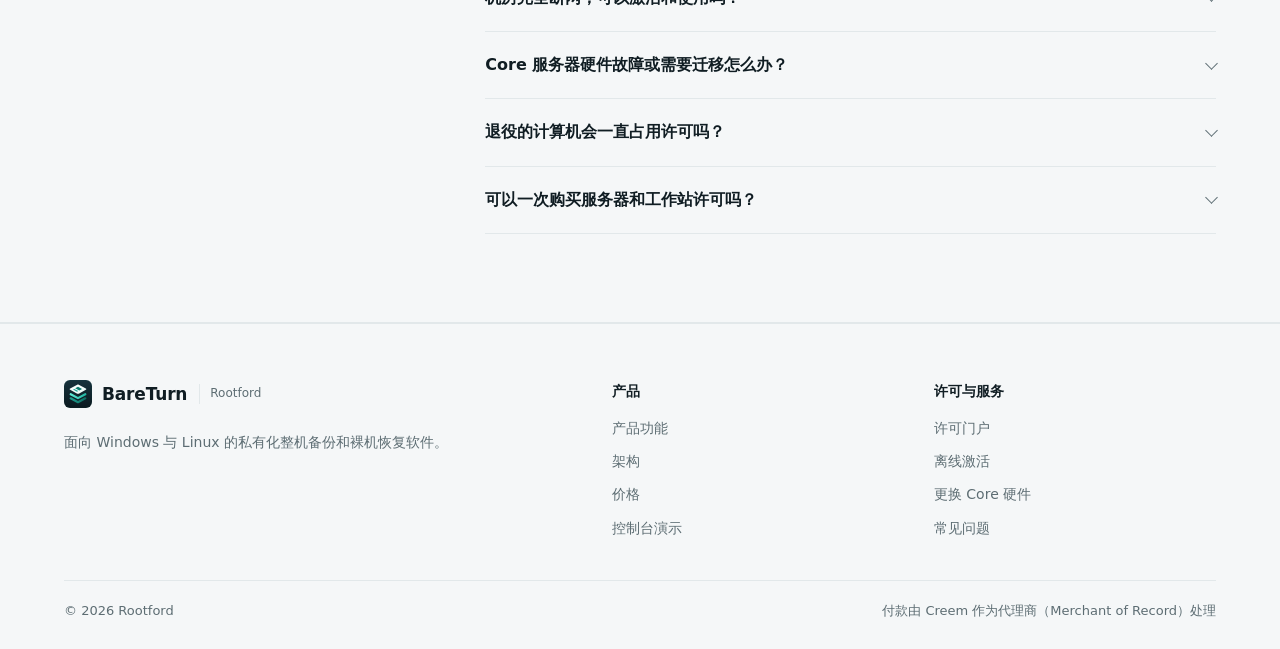
==== commit a4cc8ddb: "Replace homepage console preview with interactive 5-scene demo animation" ====
--- a/index.html
+++ b/index.html
@@ -72,39 +72,77 @@
           </ul>
         </div>
 
-        <div class="console-frame" aria-label="BareTurn console preview">
+        <div class="console-frame" id="hero-demo" aria-label="BareTurn console demo">
           <div class="console-chrome">
-            <span class="lights"><i></i><i></i><i></i></span>
-            <span class="chrome-url">https://core.corp.local:9843/#/dashboard</span>
-            <span class="chrome-pill" data-i18n="mock.badge">内网部署</span>
-          </div>
-          <div class="console-body">
-            <div class="console-sidebar">
-              <div class="cs-brand"><img src="assets/bareturn-mark.svg" alt="" width="20" height="20">BareTurn</div>
-              <div class="cs-item on" data-i18n="mock.nav1">概览</div>
-              <div class="cs-item" data-i18n="mock.nav2">受保护计算机</div>
-              <div class="cs-item" data-i18n="mock.nav3">恢复点</div>
-              <div class="cs-item" data-i18n="mock.nav4">即时恢复</div>
-              <div class="cs-item" data-i18n="mock.nav5">存储库</div>
-              <div class="cs-item" data-i18n="mock.nav6">设置</div>
-            </div>
-            <div class="console-main">
-              <div class="kpi-row">
-                <div class="kpi"><small data-i18n="mock.k1">受保护计算机</small><strong>12 / 12</strong><span class="ok-txt" data-i18n="mock.k1s">全部达标</span></div>
-                <div class="kpi"><small data-i18n="mock.k2">数据缩减比</small><strong>3.8×</strong><span class="muted" data-i18n="mock.k2s">压缩与去重</span></div>
-                <div class="kpi"><small data-i18n="mock.k3">副本策略</small><strong>3-2-1-1-0</strong><span class="ok-txt" data-i18n="mock.k3s">不可变副本已锁定</span></div>
+            <span class="lights" aria-hidden="true"><i></i><i></i><i></i></span>
+            <span class="chrome-url" id="demo-url">https://core.corp.local:9843/#/dashboard</span>
+            <span class="chrome-live"><i class="live-dot" aria-hidden="true"></i><span id="demo-badge">交互演示</span></span>
+            <button class="chrome-ctrl" id="demo-play-toggle" type="button" aria-label="暂停演示" aria-pressed="false" title="暂停 / 播放">
+              <svg class="ico-pause" viewBox="0 0 16 16" aria-hidden="true"><rect x="3.5" y="2.5" width="3" height="11" rx="1"/><rect x="9.5" y="2.5" width="3" height="11" rx="1"/></svg>
+              <svg class="ico-play" viewBox="0 0 16 16" aria-hidden="true"><path d="M4.2 2.8a.6.6 0 0 1 .9-.5l8.1 5.2a.6.6 0 0 1 0 1l-8.1 5.2a.6.6 0 0 1-.9-.5V2.8z"/></svg>
+            </button>
+          </div>
+
+          <div class="console-body" id="demo-body">
+            <aside class="console-sidebar" aria-label="Console navigation">
+              <div class="cs-brand"><img src="assets/bareturn-mark.svg" alt="" width="20" height="20"><span>BareTurn</span></div>
+              <div class="cs-nav" role="tablist" aria-label="Demo scenes">
+                <button class="cs-item on" type="button" role="tab" aria-selected="true" data-demo-scene="0">
+                  <svg viewBox="0 0 24 24" aria-hidden="true"><rect x="3" y="3" width="8" height="8" rx="1.5"/><rect x="13" y="3" width="8" height="5" rx="1.5"/><rect x="13" y="10" width="8" height="11" rx="1.5"/><rect x="3" y="13" width="8" height="8" rx="1.5"/></svg>
+                  <span data-demo-nav="0">概览</span>
+                </button>
+                <button class="cs-item" type="button" role="tab" aria-selected="false" data-demo-scene="1">
+                  <svg viewBox="0 0 24 24" aria-hidden="true"><rect x="3" y="4" width="18" height="12" rx="2"/><path d="M8 20h8M12 16v4"/></svg>
+                  <span data-demo-nav="1">计算机</span>
+                </button>
+                <button class="cs-item" type="button" role="tab" aria-selected="false" data-demo-scene="2">
+                  <svg viewBox="0 0 24 24" aria-hidden="true"><ellipse cx="12" cy="6" rx="8" ry="3"/><path d="M4 6v6c0 1.66 3.58 3 8 3s8-1.34 8-3V6M4 12v6c0 1.66 3.58 3 8 3s8-1.34 8-3v-6"/></svg>
+                  <span data-demo-nav="2">分区恢复</span>
+                </button>
+                <button class="cs-item" type="button" role="tab" aria-selected="false" data-demo-scene="3">
+                  <svg viewBox="0 0 24 24" aria-hidden="true"><path d="M3 6.5A1.5 1.5 0 0 1 4.5 5h4.8l2 2H19.5A1.5 1.5 0 0 1 21 8.5v9A1.5 1.5 0 0 1 19.5 19h-15A1.5 1.5 0 0 1 3 17.5z"/></svg>
+                  <span data-demo-nav="3">文件恢复</span>
+                </button>
+                <button class="cs-item" type="button" role="tab" aria-selected="false" data-demo-scene="4">
+                  <svg viewBox="0 0 24 24" aria-hidden="true"><path d="M4 7c0-1.66 3.58-3 8-3s8 1.34 8 3v10c0 1.66-3.58 3-8 3s-8-1.34-8-3V7z"/><path d="M4 12c0 1.66 3.58 3 8 3s8-1.34 8-3"/></svg>
+                  <span data-demo-nav="4">存储库</span>
+                </button>
               </div>
-              <div class="mock-list">
-                <div class="mock-row"><span class="pill ok">OK</span><div class="mr-info"><b>ERP-DB01</b><small data-i18n="mock.r1">Windows Server 2022，VSS 应用一致，12 分钟前</small></div><span class="mr-stat">+148 MB</span></div>
-                <div class="mock-row"><span class="pill ok">OK</span><div class="mr-info"><b>GIT-PROD-02</b><small data-i18n="mock.r2">Ubuntu 24.04，LVM 快照，38 分钟前</small></div><span class="mr-stat">+62 MB</span></div>
-                <div class="mock-row"><span class="pill teal">LIVE</span><div class="mr-info"><b>FIN-FILE01 (D:)</b><small data-i18n="mock.r3">即时恢复中，已可读写，后台回写 84%</small></div><span class="mr-stat">280 MB/s</span></div>
-                <div class="mock-row"><span class="pill ok">OFFLINE</span><div class="mr-info"><b>USB-VAULT-A</b><small data-i18n="mock.r4">可引导离线盘，AES-256-GCM，已安全弹出</small></div><span class="mr-stat" data-i18n="mock.r4s">已同步</span></div>
+              <div class="cs-foot">
+                <strong><i class="core-dot" aria-hidden="true"></i>RC-CORE-01</strong>
+                <span>Core 3.1 · :9843</span>
               </div>
-              <div class="console-foot">
-                <span data-i18n="mock.foot">许可有效，无需连接外网</span>
-                <a href="demo.html" target="_blank" rel="noopener" data-i18n="mock.open">打开完整演示</a>
+            </aside>
+
+            <div class="console-stage">
+              <div class="stage-topbar">
+                <span class="stage-title" id="demo-stage-title">概览</span>
+                <span class="stage-run-chip" id="demo-run-chip">
+                  <span class="mini-spin" aria-hidden="true"></span>
+                  <span class="run-host">SQL-PROD-01</span>
+                  <span class="mini-bar" aria-hidden="true"><span id="demo-top-bar" style="width:48%"></span></span>
+                  <b id="demo-top-pct">48%</b>
+                </span>
               </div>
-            </div>
+              <div class="stage-viewport" id="demo-viewport" aria-live="off"></div>
+            </div>
+
+            <div class="demo-cursor is-hidden" id="demo-cursor" aria-hidden="true">
+              <svg class="cursor-svg" viewBox="0 0 20 20"><path d="M3.2 2.2 15.8 9.6l-5.6 1.5 2.7 5.1-2.1 1.1-2.7-5.1-4.3 3.7z"/></svg>
+              <span class="demo-ripple" id="demo-ripple"></span>
+            </div>
+          </div>
+
+          <div class="console-foot">
+            <div class="demo-stepper" id="demo-stepper" role="tablist" aria-label="Demo steps">
+              <button type="button" class="step-seg on" data-demo-step="0" aria-label="概览"><span class="seg-bar"><i></i></span></button>
+              <button type="button" class="step-seg" data-demo-step="1" aria-label="计算机"><span class="seg-bar"><i></i></span></button>
+              <button type="button" class="step-seg" data-demo-step="2" aria-label="分区恢复"><span class="seg-bar"><i></i></span></button>
+              <button type="button" class="step-seg" data-demo-step="3" aria-label="文件恢复"><span class="seg-bar"><i></i></span></button>
+              <button type="button" class="step-seg" data-demo-step="4" aria-label="存储库"><span class="seg-bar"><i></i></span></button>
+            </div>
+            <span class="demo-caption" id="demo-caption">保护概览 · 14 天变化量与勒索异常检测</span>
+            <a class="demo-open" id="demo-open-link" href="demo.html#/dashboard" target="_blank" rel="noopener" data-i18n="mock.open">打开完整演示</a>
           </div>
         </div>
       </div>
@@ -498,6 +536,7 @@
   </footer>
 
   <script src="portal-common.js"></script>
+  <script src="hero-demo.js"></script>
   <script src="app.js"></script>
 </body>
 </html>
--- a/styles.css
+++ b/styles.css
@@ -106,7 +106,7 @@
 /* ── Hero ── */
 .hero { padding: 72px 0 64px; border-bottom: 1px solid var(--line);
   background: linear-gradient(180deg, var(--bg-alt), var(--bg) 70%); }
-.hero-grid { display: grid; grid-template-columns: minmax(0, 1fr) minmax(0, 1.1fr); gap: 56px; align-items: center; }
+.hero-grid { display: grid; grid-template-columns: minmax(0, 1fr) minmax(0, 1.18fr); gap: 48px; align-items: center; }
 .hero h1 { font-size: clamp(32px, 4vw, 48px); line-height: 1.18; letter-spacing: -.025em; margin: 0 0 20px; font-weight: 700; }
 .lead { font-size: 17px; color: var(--ink-2); margin: 0 0 28px; max-width: 34em; }
 .hero-cta { display: flex; gap: 12px; flex-wrap: wrap; margin-bottom: 32px; }
@@ -114,40 +114,344 @@
 .hero-facts li { display: flex; gap: 10px; align-items: flex-start; font-size: 14.5px; color: var(--ink-2); }
 .hero-facts .ico { width: 18px; height: 18px; color: var(--brand); margin-top: 3px; }
 
-/* Console preview */
+/* Console preview (choreographed interactive demo) */
 .console-frame {
   border-radius: 12px; overflow: hidden; border: 1px solid #22363f;
-  background: #0f1d23; color: #e6f0ee;
-  box-shadow: 0 2px 4px rgba(16,29,35,.08), 0 24px 60px rgba(16, 29, 35, .22);
-}
-.console-chrome { display: flex; align-items: center; gap: 10px; padding: 9px 14px; background: #0a151a; border-bottom: 1px solid #1c3038; }
-.lights { display: inline-flex; gap: 6px; }
-.lights i { width: 10px; height: 10px; border-radius: 50%; display: block; background: #2b4049; }
-.chrome-url { flex: 1; font-family: var(--mono); color: #7f9ea0; font-size: 11.5px; overflow: hidden; text-overflow: ellipsis; white-space: nowrap; }
-.chrome-pill { color: #8fb7b0; font-size: 11px; white-space: nowrap; border: 1px solid #24404a; padding: 1px 8px; border-radius: 99px; }
-.console-body { display: grid; grid-template-columns: 150px minmax(0, 1fr); min-height: 350px; }
-.console-sidebar { background: #12232a; border-right: 1px solid #1c3038; padding: 14px 10px; display: flex; flex-direction: column; gap: 2px; }
-.cs-brand { display: flex; align-items: center; gap: 8px; padding: 2px 8px 12px; font-size: 13.5px; font-weight: 700; }
-.cs-item { padding: 7px 10px; border-radius: 6px; font-size: 12.5px; color: #93aaa9; }
-.cs-item.on { background: rgba(47, 179, 161, .16); color: #fff; font-weight: 600; }
-.console-main { padding: 16px; display: flex; flex-direction: column; gap: 12px; }
-.kpi-row { display: grid; grid-template-columns: repeat(3, minmax(0, 1fr)); gap: 10px; }
-.kpi { min-width: 0; background: #14272f; border: 1px solid #1f3740; border-radius: 8px; padding: 10px 12px; }
-.kpi small { display: block; font-size: 11px; color: #8aa3a3; }
-.kpi strong { display: block; font-size: 17px; margin: 2px 0; color: #fff; font-weight: 650; white-space: nowrap; letter-spacing: -.01em; }
-.kpi .ok-txt { font-size: 11px; color: #5fd6c4; }
-.kpi .muted { font-size: 11px; color: #8aa3a3; }
-.mock-list { display: flex; flex-direction: column; gap: 6px; }
-.mock-row { display: flex; align-items: center; gap: 10px; padding: 9px 11px; border-radius: 7px; background: #13252c; border: 1px solid #1c3038; }
-.mr-info { flex: 1; min-width: 0; }
-.mr-info b { display: block; font-size: 12.5px; color: #f1f7f6; font-weight: 600; }
-.mr-info small { display: block; font-size: 11px; color: #88a1a1; white-space: nowrap; overflow: hidden; text-overflow: ellipsis; }
-.mr-stat { font-family: var(--mono); font-size: 11px; color: #b3cdc8; white-space: nowrap; }
-.pill { font-size: 10px; font-weight: 700; padding: 2px 7px; border-radius: 4px; letter-spacing: .03em; min-width: 52px; text-align: center; }
-.pill.ok { background: rgba(95, 214, 196, .14); color: #5fd6c4; }
-.pill.teal { background: #1f7f73; color: #fff; }
-.console-foot { margin-top: auto; display: flex; align-items: center; justify-content: space-between; gap: 10px; font-size: 11.5px; color: #88a1a1; padding-top: 10px; border-top: 1px solid #1c3038; flex-wrap: wrap; }
-.console-foot a { color: #5fd6c4; font-weight: 600; }
+  background: #0d181e; color: #e6f0ee;
+  box-shadow: 0 2px 4px rgba(16,29,35,.08), 0 24px 60px rgba(16, 29, 35, .24);
+  user-select: none;
+}
+[data-theme="dark"] .console-frame {
+  border-color: #29404a;
+  box-shadow: 0 2px 6px rgba(0,0,0,.35), 0 24px 64px rgba(0, 0, 0, .48);
+}
+.console-chrome {
+  display: flex; align-items: center; gap: 10px; padding: 8px 12px;
+  background: #081217; border-bottom: 1px solid #1c3038;
+}
+.lights { display: inline-flex; gap: 6px; flex: none; }
+.lights i { width: 9px; height: 9px; border-radius: 50%; display: block; background: #2b4049; }
+.chrome-url {
+  flex: 1; min-width: 0; font-family: var(--mono); color: #83a3a5; font-size: 11px;
+  overflow: hidden; text-overflow: ellipsis; white-space: nowrap;
+}
+.chrome-live {
+  display: inline-flex; align-items: center; gap: 6px; flex: none;
+  color: #9dc7c0; font-size: 11px; white-space: nowrap;
+  border: 1px solid #233f49; background: rgba(47, 179, 161, .08);
+  padding: 2px 8px; border-radius: 99px;
+}
+.live-dot {
+  width: 6px; height: 6px; border-radius: 50%; background: #35c2ae;
+  box-shadow: 0 0 0 2px rgba(53, 194, 174, .22);
+  animation: dm-pulse 1.8s ease-in-out infinite;
+}
+.console-frame.is-paused .live-dot { background: #7f989a; box-shadow: none; animation: none; }
+.chrome-ctrl {
+  width: 24px; height: 24px; border-radius: 6px; border: 1px solid #233f49;
+  background: #102027; color: #b6d2cd; cursor: pointer; display: grid; place-items: center;
+  padding: 0; flex: none; transition: background .15s, border-color .15s, color .15s;
+}
+.chrome-ctrl:hover { background: #18303a; border-color: #35c2ae; color: #fff; }
+.chrome-ctrl svg { width: 11px; height: 11px; fill: currentColor; }
+.chrome-ctrl .ico-play { display: none; }
+.console-frame.is-paused .chrome-ctrl .ico-pause { display: none; }
+.console-frame.is-paused .chrome-ctrl .ico-play { display: block; }
+
+.console-body {
+  position: relative; display: grid; grid-template-columns: 134px minmax(0, 1fr);
+  height: 416px; overflow: hidden; background: #0e191f;
+}
+.console-sidebar {
+  background: #122129; border-right: 1px solid #1c3038;
+  padding: 12px 8px 10px; display: flex; flex-direction: column; gap: 6px; min-width: 0;
+}
+.cs-brand { display: flex; align-items: center; gap: 8px; padding: 2px 8px 8px; font-size: 13px; font-weight: 700; color: #fff; }
+.cs-nav { display: flex; flex-direction: column; gap: 2px; }
+.cs-item {
+  position: relative; width: 100%; display: flex; align-items: center; gap: 8px;
+  padding: 7px 9px; border: 0; border-radius: 6px; background: transparent;
+  font: 500 12px/1.2 var(--font); color: #95adb0; cursor: pointer; text-align: left;
+  transition: background .15s, color .15s;
+}
+.cs-item svg { width: 14px; height: 14px; flex: none; stroke: currentColor; fill: none; stroke-width: 1.8; stroke-linecap: round; stroke-linejoin: round; }
+.cs-item span { overflow: hidden; text-overflow: ellipsis; white-space: nowrap; }
+.cs-item:hover { background: rgba(255,255,255,.05); color: #e2eeed; }
+.cs-item.on { background: #1a2d36; color: #fff; font-weight: 600; }
+.cs-item.on::before {
+  content: ""; position: absolute; left: -8px; top: 6px; bottom: 6px; width: 3px;
+  border-radius: 0 3px 3px 0; background: #35c2ae;
+}
+.cs-foot {
+  margin-top: auto; padding: 9px 8px 2px; border-top: 1px solid #1c3038;
+  font-size: 10.5px; color: #7a9498; line-height: 1.45;
+}
+.cs-foot strong { display: flex; align-items: center; gap: 6px; color: #cfe0de; font-size: 11px; font-weight: 600; }
+.core-dot { width: 6px; height: 6px; border-radius: 50%; background: #35c2ae; box-shadow: 0 0 0 3px rgba(53,194,174,.18); flex: none; }
+
+.console-stage { display: flex; flex-direction: column; min-width: 0; min-height: 0; background: #0d181e; }
+.stage-topbar {
+  height: 38px; flex: none; display: flex; align-items: center; justify-content: space-between; gap: 10px;
+  padding: 0 14px; background: #112028; border-bottom: 1px solid #1c3038;
+}
+.stage-title { font-size: 12.5px; font-weight: 650; color: #f0f6f5; white-space: nowrap; overflow: hidden; text-overflow: ellipsis; }
+.stage-run-chip {
+  display: inline-flex; align-items: center; gap: 7px; height: 24px; padding: 0 9px;
+  border-radius: 99px; border: 1px solid rgba(127, 160, 242, .32);
+  background: rgba(127, 160, 242, .12); color: #9eb9ff;
+  font-size: 11px; font-weight: 550; white-space: nowrap; flex: none;
+}
+.stage-run-chip .mini-spin {
+  width: 10px; height: 10px; border-radius: 50%;
+  border: 1.6px solid rgba(158, 185, 255, .28); border-top-color: #9eb9ff;
+  animation: dm-spin .9s linear infinite; flex: none;
+}
+.console-frame.is-paused .stage-run-chip .mini-spin { animation-play-state: paused; }
+.stage-run-chip .run-host { font-family: var(--mono); font-size: 10.5px; }
+.stage-run-chip .mini-bar { width: 38px; height: 4px; border-radius: 2px; background: rgba(158,185,255,.22); overflow: hidden; }
+.stage-run-chip .mini-bar span { display: block; height: 100%; background: #7fa0f2; border-radius: 2px; transition: width .25s linear; }
+.stage-run-chip b { font-variant-numeric: tabular-nums; font-size: 10.5px; min-width: 27px; text-align: right; }
+
+.stage-viewport { position: relative; flex: 1; min-height: 0; padding: 9px 12px; overflow: hidden; }
+.demo-scene {
+  height: 100%; display: flex; flex-direction: column; gap: 7px;
+  animation: dm-scene-in .28s cubic-bezier(.22, .61, .36, 1) both;
+}
+@keyframes dm-scene-in { from { opacity: 0; transform: translateY(5px); } to { opacity: 1; transform: none; } }
+@keyframes dm-spin { to { transform: rotate(360deg); } }
+@keyframes dm-pulse { 50% { opacity: .4; } }
+
+/* Shared scene cards & tags */
+.dm-card {
+  background: #13222a; border: 1px solid #1e333c; border-radius: 8px; padding: 8px 10px;
+  transition: border-color .22s, background .22s, box-shadow .22s;
+}
+.dm-card.is-flash { border-color: #2fb3a1; box-shadow: 0 0 0 1px rgba(47, 179, 161, .28); }
+.dm-head { display: flex; align-items: center; justify-content: space-between; gap: 8px; margin-bottom: 6px; flex-wrap: wrap; }
+.dm-head-title { font-size: 12px; font-weight: 650; color: #f0f6f5; display: inline-flex; align-items: center; gap: 6px; }
+.dm-sub { font-size: 11px; color: #84a0a2; }
+.dm-mono { font-family: var(--mono); font-size: 10.5px; }
+.dm-pill {
+  display: inline-flex; align-items: center; gap: 5px; height: 19px; padding: 0 7px;
+  border-radius: 99px; font-size: 10.5px; font-weight: 600; white-space: nowrap;
+}
+.dm-pill::before { content: ""; width: 5px; height: 5px; border-radius: 50%; background: currentColor; }
+.dm-pill.ok { background: rgba(47, 179, 161, .16); color: #5fd6c4; }
+.dm-pill.warn { background: rgba(224, 162, 74, .16); color: #f0b45b; }
+.dm-pill.err { background: rgba(239, 125, 109, .16); color: #f28d7f; }
+.dm-pill.off { background: rgba(148, 163, 171, .16); color: #a4b5bd; }
+.dm-pill.run { background: rgba(127, 160, 242, .16); color: #9eb9ff; }
+.dm-pill.run::before { animation: dm-pulse 1.3s ease-in-out infinite; }
+.dm-tag {
+  display: inline-flex; align-items: center; gap: 4px; height: 18px; padding: 0 6px;
+  border-radius: 4px; font-size: 10.5px; color: #b9cfd0;
+  background: #192b34; border: 1px solid #263f4a; white-space: nowrap;
+}
+.dm-tag.brand { background: rgba(47, 179, 161, .14); border-color: #24675e; color: #67dbc9; }
+.dm-btn {
+  display: inline-flex; align-items: center; gap: 5px; height: 23px; padding: 0 9px;
+  border-radius: 5px; border: 1px solid #2b4450; background: #192b34;
+  color: #dcebe9; font-size: 11px; font-weight: 600; white-space: nowrap;
+  transition: background .18s, border-color .18s, color .18s, transform .14s;
+}
+.dm-btn.primary { background: #1a8a7c; border-color: #239b8c; color: #fff; }
+.dm-btn.is-active { box-shadow: 0 0 0 2px rgba(95, 214, 196, .35); border-color: #5fd6c4; }
+.dm-btn:disabled, .dm-btn.is-disabled { opacity: .45; }
+.dm-bar { height: 6px; border-radius: 99px; background: #0d181e; border: 1px solid #203640; overflow: hidden; }
+.dm-bar > span { display: block; height: 100%; border-radius: 99px; background: #5a8ef0; transition: width .25s ease; }
+.dm-bar.ok > span { background: #2fb3a1; }
+
+/* Scene 0: Overview */
+.dm-ov-top { display: grid; grid-template-columns: minmax(0, .92fr) minmax(0, 1.35fr); gap: 9px; align-items: center; }
+.dm-figure { font-size: 21px; font-weight: 700; line-height: 1.1; color: #fff; letter-spacing: -.02em; }
+.dm-figure small { font-size: 11.5px; font-weight: 500; color: #84a0a2; margin-left: 3px; }
+.dm-statebar { display: flex; height: 6px; border-radius: 4px; overflow: hidden; gap: 2px; margin: 6px 0 5px; background: #0d181e; }
+.dm-statebar span { display: block; height: 100%; transform-origin: left center; animation: dm-grow-x .55s ease both; }
+@keyframes dm-grow-x { from { transform: scaleX(.1); opacity: .4; } to { transform: none; opacity: 1; } }
+.dm-legend { display: flex; flex-wrap: wrap; gap: 2px 8px; font-size: 10px; color: #a7c0c1; }
+.dm-legend span { display: inline-flex; align-items: center; gap: 4px; }
+.dm-legend i { width: 6px; height: 6px; border-radius: 2px; display: inline-block; }
+.dm-facts { display: grid; grid-template-columns: repeat(2, minmax(0, 1fr)); gap: 5px; }
+.dm-fact { background: #0f1d24; border: 1px solid #1b2f38; border-radius: 6px; padding: 4px 7px; }
+.dm-fact small { display: block; font-size: 9.5px; color: #7e989a; line-height: 1.2; }
+.dm-fact strong { display: block; font-size: 12.5px; color: #f2f8f7; font-weight: 650; margin-top: 1px; line-height: 1.2; }
+.dm-fact span { display: block; font-size: 9.5px; color: #5fd6c4; line-height: 1.2; margin-top: 1px; }
+
+.dm-chart-wrap { display: flex; flex-direction: column; gap: 5px; }
+.dm-bars {
+  height: 46px; display: grid; grid-template-columns: repeat(14, minmax(0, 1fr)); gap: 4px;
+  align-items: end; padding: 4px 4px 2px; border-bottom: 1px solid #1e333c;
+}
+.dm-col { height: 100%; display: flex; align-items: flex-end; }
+.dm-col span {
+  width: 100%; border-radius: 3px 3px 1px 1px; background: #2fb3a1; opacity: .82;
+  transform-origin: bottom; animation: dm-bar-rise .45s cubic-bezier(.22, .61, .36, 1) both;
+  transition: opacity .2s, filter .2s, transform .2s;
+}
+.dm-col.anom span { background: #e0a24a; opacity: 1; }
+.dm-col.anom.is-hot span { filter: brightness(1.18); box-shadow: 0 0 10px rgba(224, 162, 74, .45); }
+@keyframes dm-bar-rise { from { transform: scaleY(.06); } to { transform: none; } }
+.dm-anom-chip {
+  display: flex; align-items: center; justify-content: space-between; gap: 8px;
+  padding: 5px 8px; border-radius: 6px; font-size: 11px;
+  background: rgba(224, 162, 74, .1); border: 1px solid rgba(224, 162, 74, .28); color: #f4d097;
+  transition: background .25s, border-color .25s, transform .25s;
+}
+.dm-anom-chip.is-hot { background: rgba(224, 162, 74, .2); border-color: #e0a24a; }
+
+.dm-job-line { display: flex; flex-direction: column; gap: 5px; }
+.dm-job-top { display: flex; align-items: center; justify-content: space-between; gap: 8px; font-size: 11.5px; }
+.dm-job-top b { color: #f2f7f6; font-weight: 600; }
+
+/* Scene 1: Machines & Disk Layout */
+.dm-disk-list { display: flex; flex-direction: column; gap: 6px; }
+.dm-disk-row { display: flex; flex-direction: column; gap: 3px; }
+.dm-disk-meta { display: flex; align-items: center; gap: 6px; font-size: 10.5px; color: #98b1b3; flex-wrap: wrap; }
+.dm-disk-meta strong { color: #ebf3f2; font-weight: 600; }
+.dm-disk-bar { display: flex; gap: 3px; height: 19px; }
+.dm-part {
+  position: relative; border-radius: 4px; overflow: hidden;
+  background: color-mix(in srgb, var(--pc) 25%, #111f26);
+  border: 1px solid color-mix(in srgb, var(--pc) 55%, transparent);
+  display: flex; align-items: center; padding: 0 6px; min-width: 14px;
+}
+.dm-part .fill {
+  position: absolute; inset: 0 auto 0 0; width: var(--used, 100%);
+  background: color-mix(in srgb, var(--pc) 76%, transparent);
+  animation: dm-grow-x .6s ease both;
+}
+.dm-part span { position: relative; z-index: 1; font-size: 10px; font-weight: 600; color: #fff; white-space: nowrap; overflow: hidden; text-overflow: ellipsis; text-shadow: 0 1px 2px rgba(0,0,0,.45); }
+.dm-role-key { display: flex; gap: 10px; flex-wrap: wrap; font-size: 10px; color: #84a0a2; padding-top: 2px; }
+.dm-role-key span { display: inline-flex; align-items: center; gap: 4px; }
+.dm-role-key i { width: 7px; height: 7px; border-radius: 2px; background: var(--pc); display: inline-block; }
+
+.dm-timeline { position: relative; padding: 8px 10px 5px; }
+.dm-tl-axis { position: relative; height: 18px; display: flex; align-items: center; justify-content: space-between; }
+.dm-tl-axis::before { content: ""; position: absolute; left: 6px; right: 6px; top: 50%; height: 2px; background: #263f4a; transform: translateY(-50%); }
+.dm-tl-chain { position: absolute; left: 6px; right: 6px; top: 50%; height: 5px; border-radius: 3px; background: #1f5c54; transform: translateY(-50%); }
+.dm-pt {
+  position: relative; z-index: 1; width: 12px; height: 12px; border-radius: 50%;
+  background: #101d24; border: 2px solid #2fb3a1; cursor: pointer; padding: 0;
+  transition: transform .18s, box-shadow .18s, background .18s;
+}
+.dm-pt.base { width: 14px; height: 14px; background: #2fb3a1; border-color: #82e6d7; }
+.dm-pt.sel { box-shadow: 0 0 0 4px rgba(47, 179, 161, .35); transform: scale(1.16); background: #5fd6c4; }
+.dm-tl-detail {
+  display: flex; align-items: center; justify-content: space-between; gap: 8px;
+  padding-top: 6px; border-top: 1px solid #1c3038; font-size: 11px; flex-wrap: wrap;
+}
+
+/* Scene 2: Instant Volume Recovery */
+.dm-live-steps { display: grid; grid-template-columns: repeat(3, minmax(0, 1fr)); gap: 6px; margin: 8px 0; }
+.dm-lstep {
+  display: flex; align-items: center; gap: 5px; padding: 5px 7px; border-radius: 6px;
+  background: #0f1d24; border: 1px solid #1d323c; font-size: 10.5px; color: #cfe0de;
+}
+.dm-lstep.done { border-color: #215a53; background: rgba(47, 179, 161, .09); color: #7ae2d2; }
+.dm-lstep.active { border-color: #466bb8; background: rgba(127, 160, 242, .12); color: #b5c9ff; }
+.dm-lstep b { font-size: 10px; }
+.dm-live-stats { display: flex; align-items: center; justify-content: space-between; gap: 8px; margin-top: 6px; font-size: 10.5px; color: #90aaac; flex-wrap: wrap; }
+.dm-ondemand {
+  display: inline-flex; align-items: center; gap: 5px; padding: 2px 7px; border-radius: 99px;
+  background: rgba(95, 214, 196, .1); border: 1px solid rgba(95, 214, 196, .25); color: #7ae2d2;
+  transition: background .2s, border-color .2s, transform .2s;
+}
+.dm-ondemand.is-hot { background: rgba(95, 214, 196, .25); border-color: #5fd6c4; color: #fff; transform: scale(1.03); }
+
+/* Scene 3: File-level Recovery */
+.dm-pathbar { display: flex; align-items: center; gap: 5px; font-size: 11px; color: #b9cfd0; flex-wrap: wrap; }
+.dm-pathbar b { color: #fff; }
+.dm-selbar {
+  display: flex; align-items: center; justify-content: space-between; gap: 8px;
+  padding: 6px 10px; border-bottom: 1px solid #1e333c; background: #101e25; font-size: 11px;
+}
+.dm-files { display: flex; flex-direction: column; }
+.dm-frow {
+  display: grid; grid-template-columns: 18px minmax(0, 1fr) auto auto; align-items: center; gap: 8px;
+  padding: 7px 10px; border-bottom: 1px solid #1a2c34; font-size: 11.5px;
+  transition: background .18s;
+}
+.dm-frow:last-child { border-bottom: 0; }
+.dm-frow.sel { background: rgba(47, 179, 161, .14); }
+.dm-chk {
+  width: 13px; height: 13px; border-radius: 3px; border: 1.5px solid #3c5863;
+  display: grid; place-items: center; background: #0e1a20; transition: background .15s, border-color .15s;
+}
+.dm-frow.sel .dm-chk { background: #2fb3a1; border-color: #2fb3a1; }
+.dm-chk::after { content: ""; width: 6px; height: 3.5px; border-left: 1.6px solid #fff; border-bottom: 1.6px solid #fff; transform: rotate(-45deg) scale(0); transition: transform .15s; margin-top: -1px; }
+.dm-frow.sel .dm-chk::after { transform: rotate(-45deg) scale(1); }
+.dm-fname { display: flex; align-items: center; gap: 7px; min-width: 0; color: #edf4f3; }
+.dm-fname span { overflow: hidden; text-overflow: ellipsis; white-space: nowrap; }
+.dm-fname svg { width: 14px; height: 14px; flex: none; stroke: currentColor; fill: none; stroke-width: 1.7; color: #7f9ba0; }
+.dm-frow.is-dir .dm-fname svg { color: #5fd6c4; }
+
+/* Scene 4: Repositories & Offline / Immutable */
+.dm-capbar { display: flex; height: 8px; border-radius: 4px; overflow: hidden; background: #0d181e; border: 1px solid #1f343e; margin: 6px 0 4px; }
+.dm-capbar .repo { background: #2fb3a1; animation: dm-grow-x .6s ease both; }
+.dm-capbar .other { background: #364e58; }
+.dm-repo-meta { display: flex; align-items: center; justify-content: space-between; gap: 8px; font-size: 10.5px; color: #8da8aa; flex-wrap: wrap; }
+
+/* In-viewport toast */
+.dm-toast {
+  position: absolute; right: 14px; bottom: 12px; z-index: 8;
+  display: inline-flex; align-items: center; gap: 7px; max-width: calc(100% - 28px);
+  padding: 7px 11px; border-radius: 7px; font-size: 11px; font-weight: 600;
+  background: #0a2926; border: 1px solid #2fb3a1; color: #bff4eb;
+  box-shadow: 0 8px 22px rgba(0, 0, 0, .42);
+  opacity: 0; transform: translateY(8px); pointer-events: none;
+  transition: opacity .22s ease, transform .22s ease;
+}
+.dm-toast.show { opacity: 1; transform: none; }
+
+/* Virtual animated cursor */
+.demo-cursor {
+  position: absolute; top: 0; left: 0; z-index: 20; pointer-events: none;
+  transform: translate3d(0, 0, 0);
+  transition: transform .52s cubic-bezier(.22, .61, .36, 1), opacity .2s ease;
+  will-change: transform;
+}
+.demo-cursor.is-hidden { opacity: 0; }
+.demo-cursor .cursor-svg {
+  width: 18px; height: 18px; display: block;
+  fill: #fff; stroke: #0a1419; stroke-width: 1.4; stroke-linejoin: round;
+  filter: drop-shadow(0 2px 4px rgba(0, 0, 0, .45));
+  transition: transform .12s ease;
+}
+.demo-cursor.is-clicking .cursor-svg { transform: scale(.84); }
+.demo-ripple {
+  position: absolute; left: 2px; top: 2px; width: 22px; height: 22px; border-radius: 50%;
+  border: 2px solid #5fd6c4; opacity: 0; transform: translate(-50%, -50%) scale(.2);
+}
+.demo-ripple.pop { animation: dm-ripple .46s ease-out forwards; }
+@keyframes dm-ripple {
+  0% { opacity: .9; transform: translate(-50%, -50%) scale(.2); }
+  100% { opacity: 0; transform: translate(-50%, -50%) scale(1.45); }
+}
+
+/* Footer with 5 progress segments */
+.console-foot {
+  display: flex; align-items: center; gap: 12px; padding: 9px 14px;
+  background: #091318; border-top: 1px solid #1c3038; font-size: 11.5px; color: #8da7a8;
+}
+.demo-stepper { display: inline-flex; align-items: center; gap: 5px; flex: none; }
+.step-seg {
+  width: 26px; height: 18px; padding: 7px 0; border: 0; background: transparent; cursor: pointer;
+  display: flex; align-items: center;
+}
+.seg-bar { display: block; width: 100%; height: 4px; border-radius: 99px; background: #1e333c; overflow: hidden; }
+.seg-bar i { display: block; height: 100%; width: 0%; background: #5fd6c4; border-radius: 99px; }
+.step-seg.done .seg-bar i { width: 100%; opacity: .5; }
+.step-seg:hover .seg-bar { background: #2c4753; }
+.demo-caption { flex: 1; min-width: 0; overflow: hidden; text-overflow: ellipsis; white-space: nowrap; font-size: 11.5px; color: #9eb7b8; }
+.demo-open { color: #5fd6c4; font-weight: 600; white-space: nowrap; flex: none; }
+
+@media (prefers-reduced-motion: reduce) {
+  .live-dot, .stage-run-chip .mini-spin, .dm-pill.run::before,
+  .demo-scene, .dm-statebar span, .dm-col span, .dm-part .fill, .dm-capbar .repo {
+    animation: none !important;
+  }
+  .demo-cursor { display: none !important; }
+}
 
 /* ── Platform bar ── */
 .platforms { padding: 26px 0; border-bottom: 1px solid var(--line); }
@@ -329,14 +633,24 @@
   .pc-desc { min-height: 0; }
 }
 @media (max-width: 640px) {
+  .container { padding: 0 16px; }
+  .nav { gap: 10px; }
+  .brand { margin-right: auto; gap: 8px; }
+  .nav-actions { gap: 6px; }
+  .nav-actions .btn.sm { padding: 0 10px; font-size: 12.5px; }
   .hide-sm { display: none; }
   .hero { padding: 48px 0; }
-  .console-body { grid-template-columns: minmax(0, 1fr); }
-  .kpi { padding: 8px 9px; }
-  .kpi strong { font-size: 14px; }
-  .kpi small, .kpi span { white-space: nowrap; overflow: hidden; text-overflow: ellipsis; }
-  .mr-stat { display: none; }
-  .console-sidebar { display: none; }
+  .console-body { grid-template-columns: minmax(0, 1fr); height: auto; min-height: 360px; }
+  .console-sidebar, .demo-cursor { display: none; }
+  .stage-viewport { padding: 10px; }
+  .demo-scene[data-scene="4"] { padding-bottom: 38px; }
+  .stage-run-chip .run-host, .stage-run-chip .mini-bar { display: none; }
+  .dm-ov-top { grid-template-columns: 1fr; }
+  .dm-live-steps { grid-template-columns: 1fr; }
+  .console-foot { flex-wrap: wrap; gap: 8px 10px; }
+  .demo-stepper { order: 1; }
+  .demo-open { order: 2; margin-left: auto; }
+  .demo-caption { order: 3; flex-basis: 100%; }
   .feature-grid { grid-template-columns: 1fr; }
   .feature, .feature:nth-child(n) { border-right: 0; border-bottom: 1px solid var(--line); }
   .feature:last-child { border-bottom: 0; }
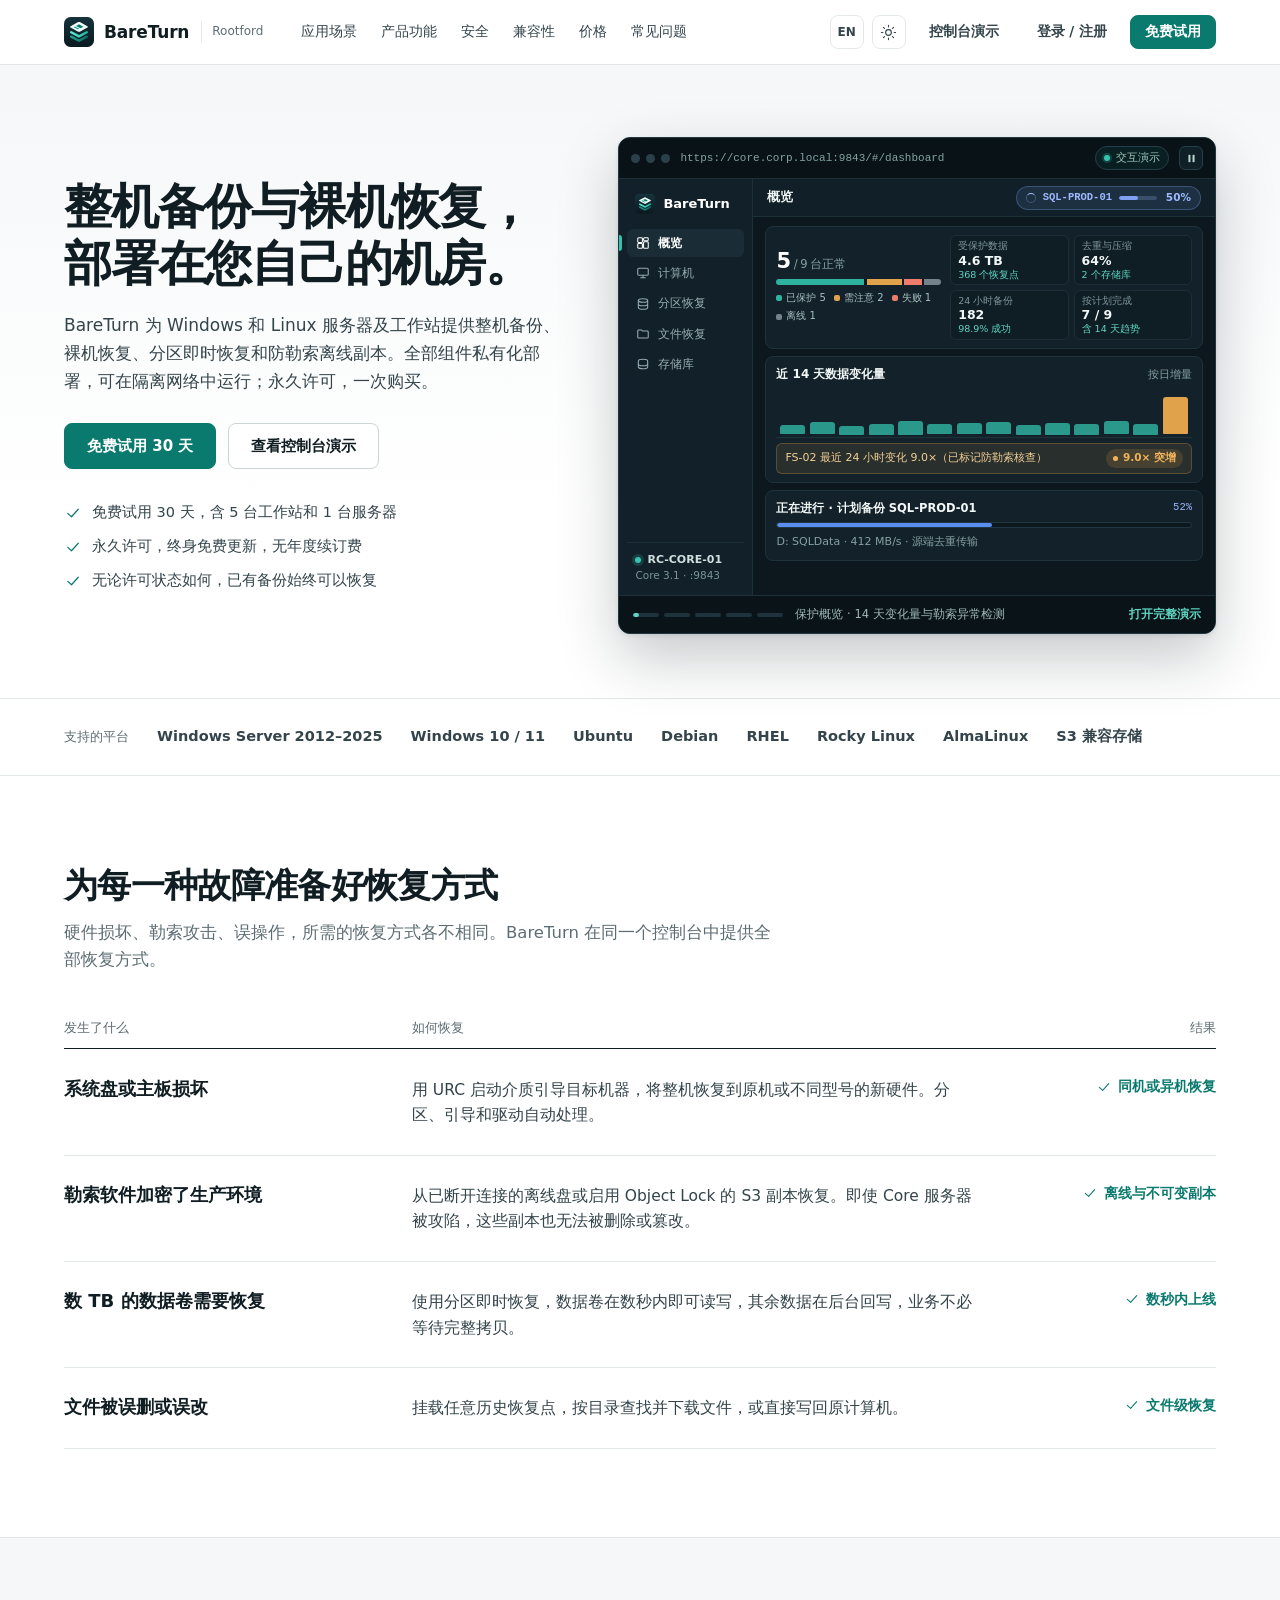
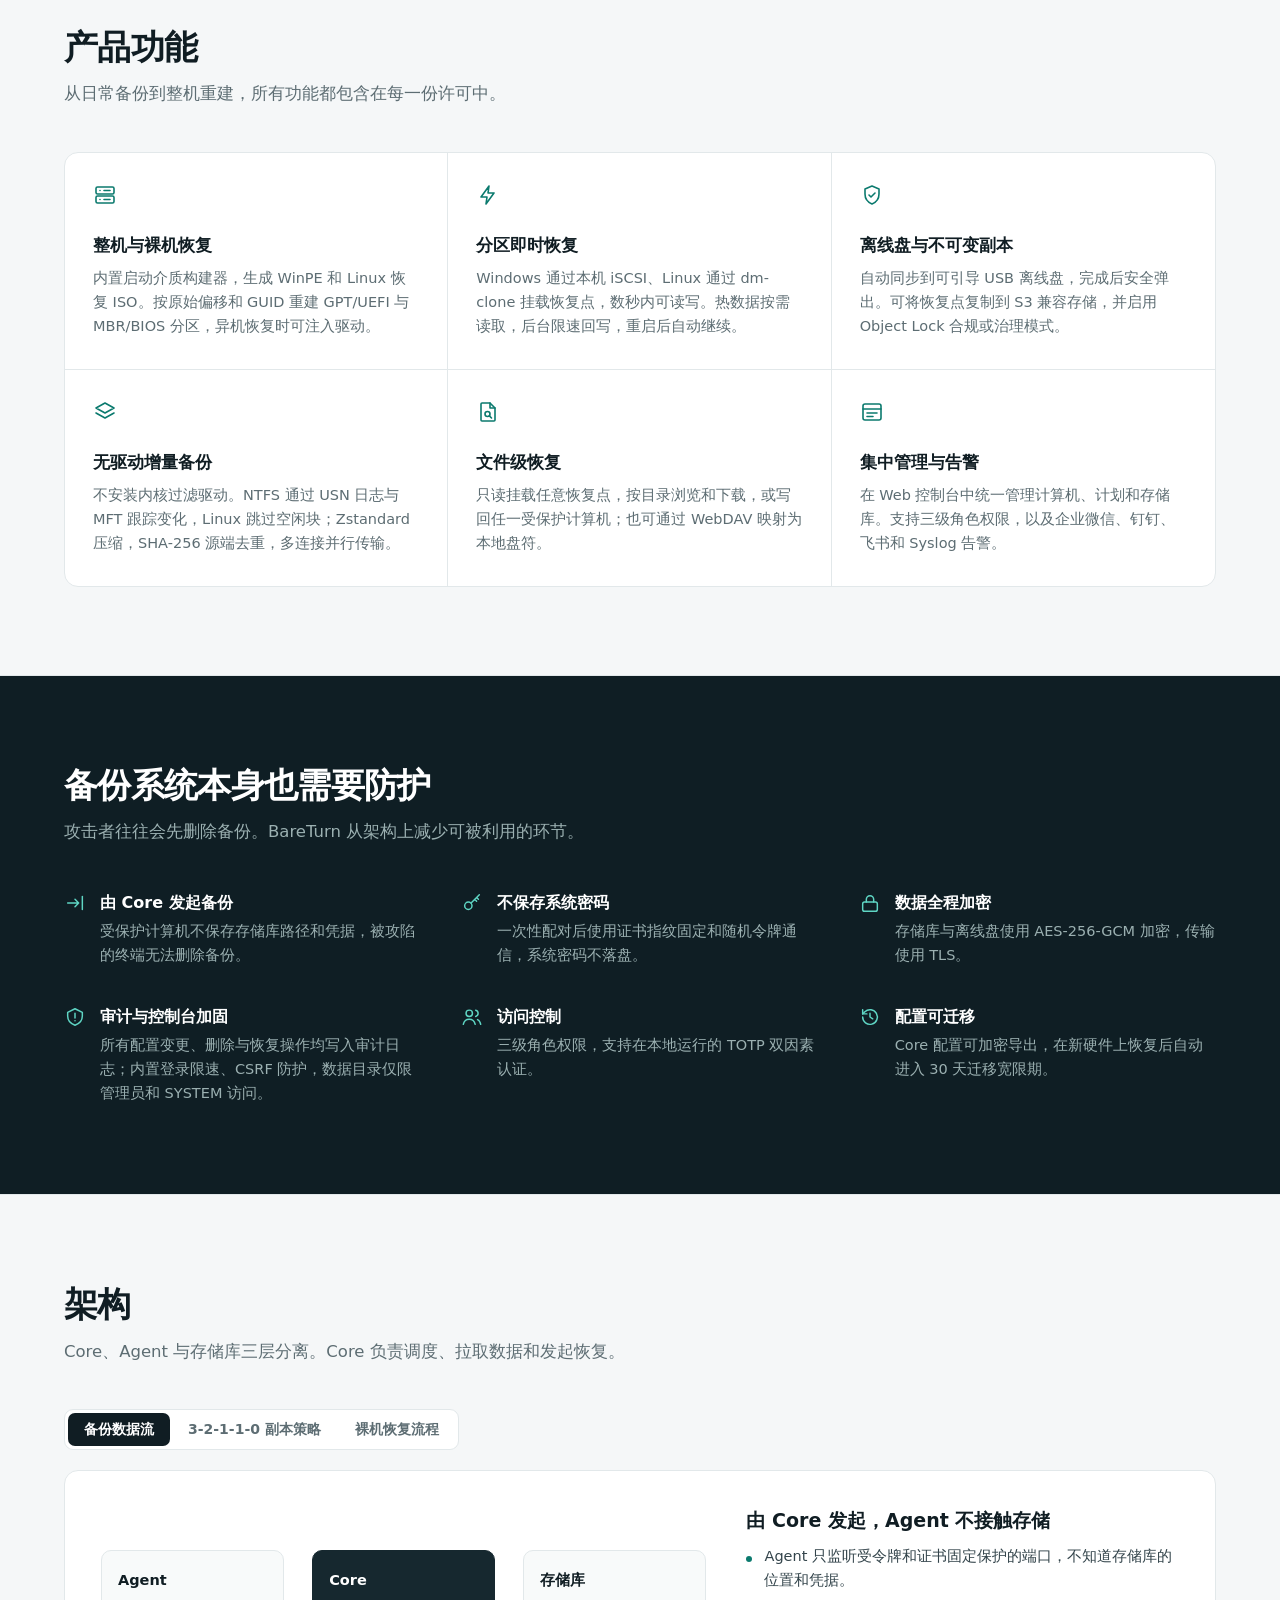
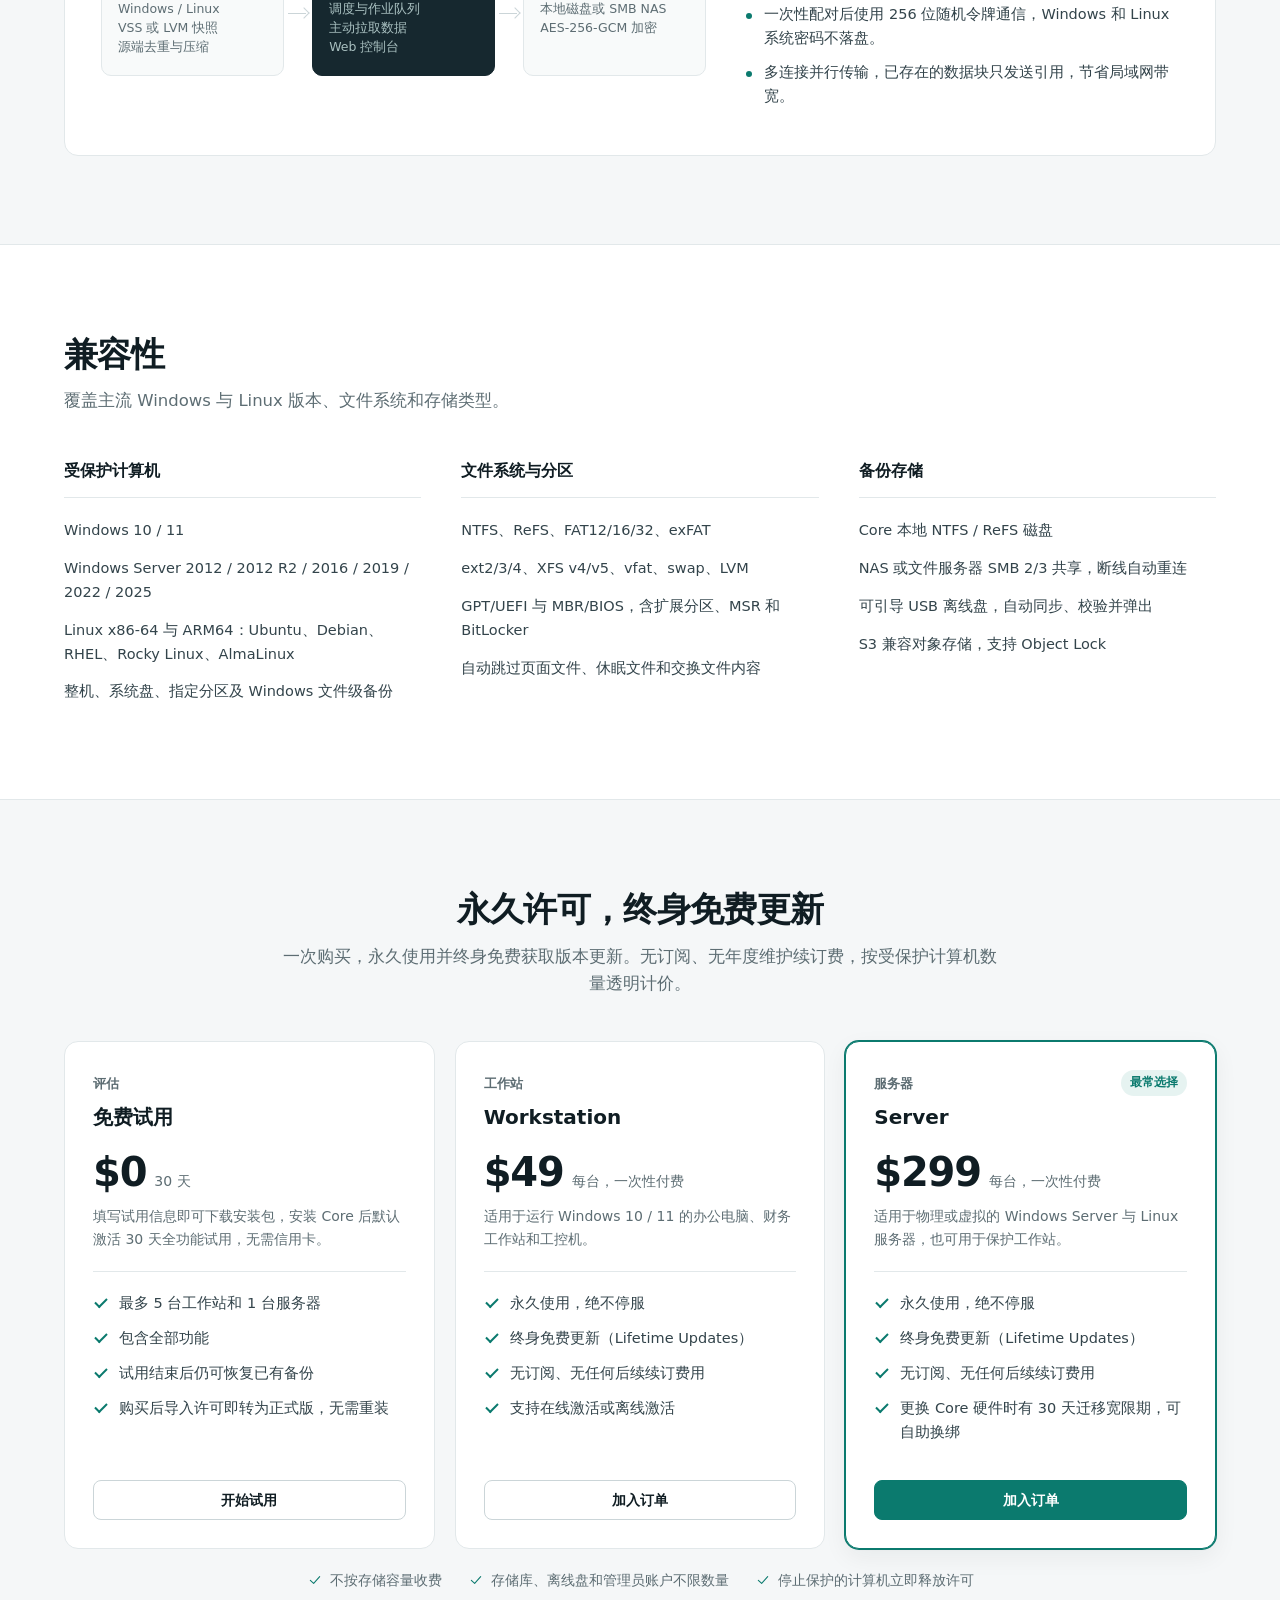
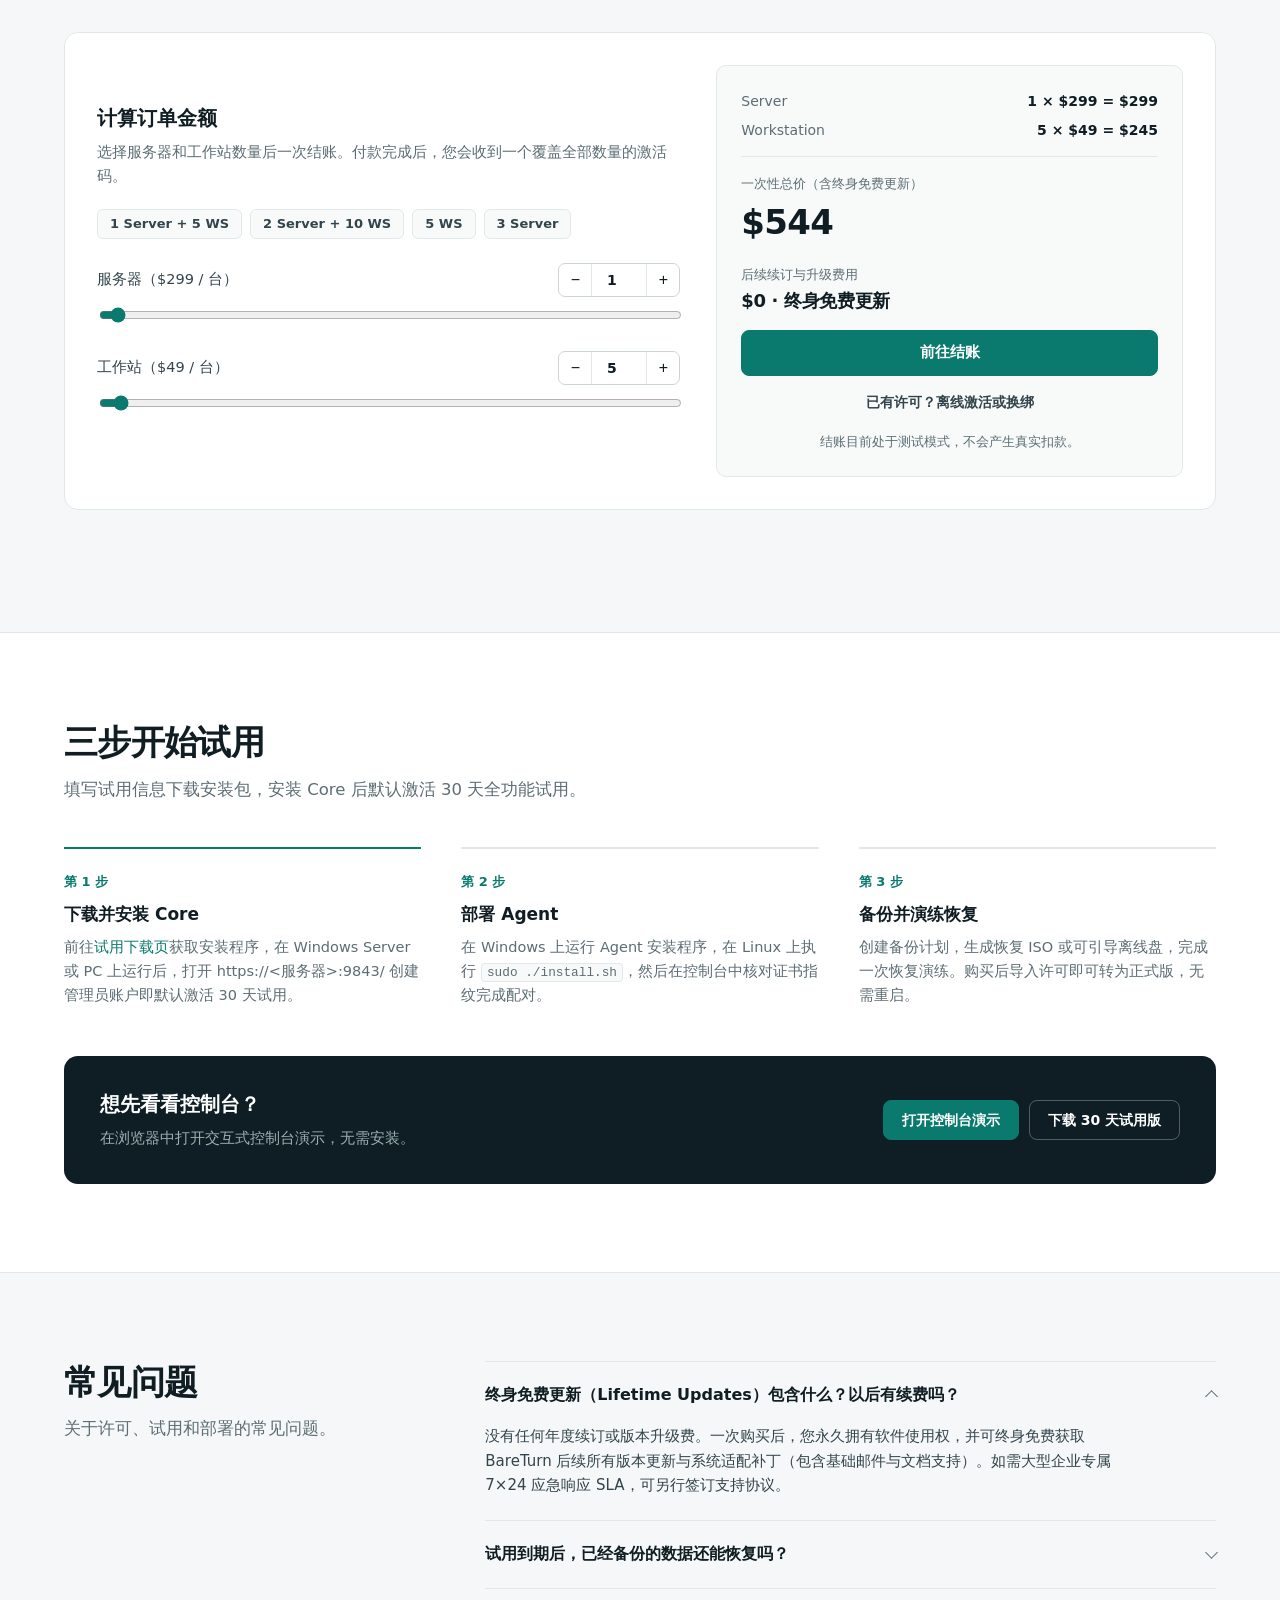
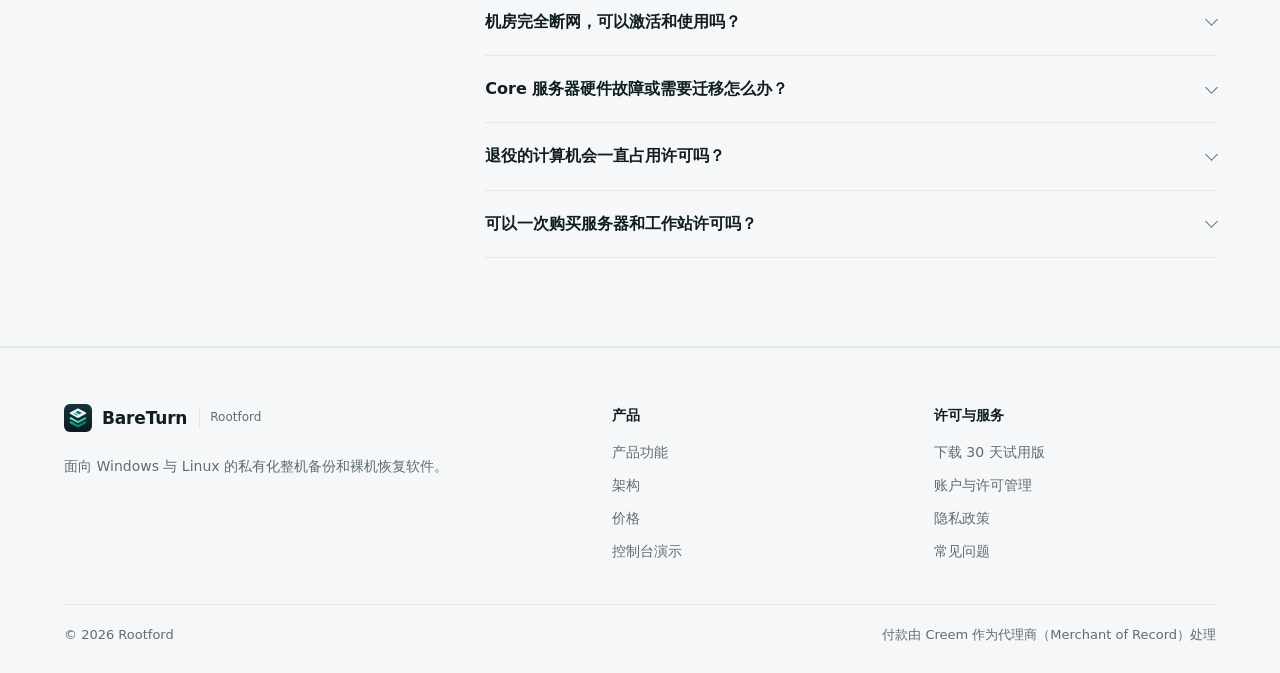
==== commit 4a946059: "Update security card, remove demo portal link, add trial registration/download and privacy pages" ====
--- a/index.html
+++ b/index.html
@@ -50,7 +50,7 @@
         <button class="icon-btn" id="theme-toggle" type="button" aria-label="Toggle dark mode"><svg class="ico"><use href="#i-sun"/></svg></button>
         <a class="btn sm ghost hide-sm" href="demo.html" target="_blank" rel="noopener" data-i18n="nav.demo">控制台演示</a>
         <a class="btn sm ghost" id="nav-auth-btn" href="login.html" data-i18n="nav.login">登录 / 注册</a>
-        <a class="btn sm primary" href="#download" data-i18n="nav.cta">免费试用</a>
+        <a class="btn sm primary" href="trial.html" data-i18n="nav.cta">免费试用</a>
       </div>
     </div>
   </header>
@@ -62,11 +62,11 @@
           <h1 data-i18n="hero.title">整机备份与裸机恢复，<br>部署在您自己的机房。</h1>
           <p class="lead" data-i18n="hero.lead">BareTurn 为 Windows 和 Linux 服务器及工作站提供整机备份、裸机恢复、分区即时恢复和防勒索离线副本。全部组件私有化部署，可在隔离网络中运行；永久许可，一次购买。</p>
           <div class="hero-cta">
-            <a class="btn lg primary" href="#download" data-i18n="hero.btnTrial">免费试用 30 天</a>
+            <a class="btn lg primary" href="trial.html" data-i18n="hero.btnTrial">免费试用 30 天</a>
             <a class="btn lg" href="demo.html" target="_blank" rel="noopener" data-i18n="hero.btnDemo">查看控制台演示</a>
           </div>
           <ul class="hero-facts">
-            <li><svg class="ico"><use href="#i-check"/></svg><span data-i18n="hero.f1">试用无需注册，含 5 台工作站和 1 台服务器</span></li>
+            <li><svg class="ico"><use href="#i-check"/></svg><span data-i18n="hero.f1">免费试用 30 天，含 5 台工作站和 1 台服务器</span></li>
             <li><svg class="ico"><use href="#i-check"/></svg><span data-i18n="hero.f2">永久许可，终身免费更新，无年度续订费</span></li>
             <li><svg class="ico"><use href="#i-check"/></svg><span data-i18n="hero.f3">无论许可状态如何，已有备份始终可以恢复</span></li>
           </ul>
@@ -249,7 +249,7 @@
           <div class="sec-item"><svg class="ico"><use href="#i-pull"/></svg><div><h3 data-i18n="sec.1.t">由 Core 发起备份</h3><p data-i18n="sec.1.d">受保护计算机不保存存储库路径和凭据，被攻陷的终端无法删除备份。</p></div></div>
           <div class="sec-item"><svg class="ico"><use href="#i-key"/></svg><div><h3 data-i18n="sec.2.t">不保存系统密码</h3><p data-i18n="sec.2.d">一次性配对后使用证书指纹固定和随机令牌通信，系统密码不落盘。</p></div></div>
           <div class="sec-item"><svg class="ico"><use href="#i-lock"/></svg><div><h3 data-i18n="sec.3.t">数据全程加密</h3><p data-i18n="sec.3.d">存储库与离线盘使用 AES-256-GCM 加密，传输使用 TLS。</p></div></div>
-          <div class="sec-item"><svg class="ico"><use href="#i-badge"/></svg><div><h3 data-i18n="sec.4.t">离线签名许可</h3><p data-i18n="sec.4.d">许可文件使用 ECDSA P-256 签名，在本地校验，不需要连接厂商服务器。</p></div></div>
+          <div class="sec-item"><svg class="ico"><use href="#i-badge"/></svg><div><h3 data-i18n="sec.4.t">审计与控制台加固</h3><p data-i18n="sec.4.d">所有配置变更、删除与恢复操作均写入审计日志；内置登录限速、CSRF 防护，数据目录仅限管理员和 SYSTEM 访问。</p></div></div>
           <div class="sec-item"><svg class="ico"><use href="#i-users"/></svg><div><h3 data-i18n="sec.5.t">访问控制</h3><p data-i18n="sec.5.d">三级角色权限，支持在本地运行的 TOTP 双因素认证。</p></div></div>
           <div class="sec-item"><svg class="ico"><use href="#i-restore"/></svg><div><h3 data-i18n="sec.6.t">配置可迁移</h3><p data-i18n="sec.6.d">Core 配置可加密导出，在新硬件上恢复后自动进入 30 天迁移宽限期。</p></div></div>
         </div>
@@ -325,7 +325,7 @@
               <span class="pc-tag" data-i18n="price.t0.tag">评估</span>
               <h3 data-i18n="price.t0.name">免费试用</h3>
               <div class="pc-price"><strong>$0</strong><span data-i18n="price.t0.unit">30 天</span></div>
-              <p class="pc-desc" data-i18n="price.t0.desc">安装 Core 后自动开始，无需注册或信用卡，适合在生产环境中做概念验证。</p>
+              <p class="pc-desc" data-i18n="price.t0.desc">填写试用信息即可下载安装包，安装 Core 后默认激活 30 天全功能试用，无需信用卡。</p>
             </div>
             <ul class="pc-list">
               <li data-i18n="price.t0.f1">最多 5 台工作站和 1 台服务器</li>
@@ -333,7 +333,7 @@
               <li data-i18n="price.t0.f3">试用结束后仍可恢复已有备份</li>
               <li data-i18n="price.t0.f4">购买后导入许可即转为正式版，无需重装</li>
             </ul>
-            <a class="btn full" href="#download" data-i18n="price.t0.btn">开始试用</a>
+            <a class="btn full" href="trial.html" data-i18n="price.t0.btn">开始试用</a>
           </div>
 
           <div class="price-card">
@@ -424,7 +424,7 @@
             </div>
             <div class="calc-actions">
               <button type="button" class="btn primary lg full" id="btn-bundle-checkout" data-i18n="calc.buy">前往结账</button>
-              <a class="btn sm ghost full" href="https://bareturn-licensing-portal.nykko-lin.workers.dev/" target="_blank" rel="noopener" data-i18n="calc.portal">已有许可？离线激活或换绑</a>
+              <a class="btn sm ghost full" href="login.html?next=account.html" data-i18n="calc.portal">已有许可？离线激活或换绑</a>
               <p class="calc-note" id="calc-note"></p>
             </div>
           </div>
@@ -437,13 +437,13 @@
       <div class="container">
         <div class="section-head">
           <h2 data-i18n="dl.title">三步开始试用</h2>
-          <p data-i18n="dl.sub">安装 Core 后即开始 30 天全功能试用，无需注册账户。</p>
+          <p data-i18n="dl.sub">填写试用信息下载安装包，安装 Core 后默认激活 30 天全功能试用。</p>
         </div>
         <div class="steps">
           <div class="step">
             <span class="step-idx" data-i18n="dl.s1.n">第 1 步</span>
-            <h3 data-i18n="dl.s1.t">安装 Core</h3>
-            <p data-i18n="dl.s1.d">在一台 Windows Server 或 PC 上运行 Core 安装程序，然后在浏览器中打开 https://&lt;服务器&gt;:9843/ 创建管理员账户。</p>
+            <h3 data-i18n="dl.s1.t">下载并安装 Core</h3>
+            <p data-i18n="dl.s1.d">前往<a href="trial.html">试用下载页</a>获取安装程序，在 Windows Server 或 PC 上运行后，打开 https://&lt;服务器&gt;:9843/ 创建管理员账户即默认激活 30 天试用。</p>
           </div>
           <div class="step">
             <span class="step-idx" data-i18n="dl.s2.n">第 2 步</span>
@@ -463,7 +463,7 @@
           </div>
           <div class="cta-band-btns">
             <a class="btn primary" href="demo.html" target="_blank" rel="noopener" data-i18n="dl.bar.demo">打开控制台演示</a>
-            <a class="btn" href="https://bareturn-licensing-portal.nykko-lin.workers.dev/" target="_blank" rel="noopener" data-i18n="dl.bar.portal">许可门户</a>
+            <a class="btn" href="trial.html" data-i18n="dl.bar.trial">下载 30 天试用版</a>
           </div>
         </div>
       </div>
@@ -523,9 +523,9 @@
       </div>
       <div class="foot-col">
         <h4 data-i18n="foot.c2">许可与服务</h4>
-        <a href="https://bareturn-licensing-portal.nykko-lin.workers.dev/" target="_blank" rel="noopener" data-i18n="foot.portal">许可门户</a>
-        <a href="https://bareturn-licensing-portal.nykko-lin.workers.dev/#activate" target="_blank" rel="noopener" data-i18n="foot.offline">离线激活</a>
-        <a href="https://bareturn-licensing-portal.nykko-lin.workers.dev/#rehost" target="_blank" rel="noopener" data-i18n="foot.rehost">更换 Core 硬件</a>
+        <a href="trial.html" data-i18n="foot.trial">下载 30 天试用版</a>
+        <a href="login.html?next=account.html" data-i18n="foot.account">账户与许可管理</a>
+        <a href="privacy.html" data-i18n="foot.privacy">隐私政策</a>
         <a href="#faq" data-i18n="nav.faq">常见问题</a>
       </div>
     </div>
